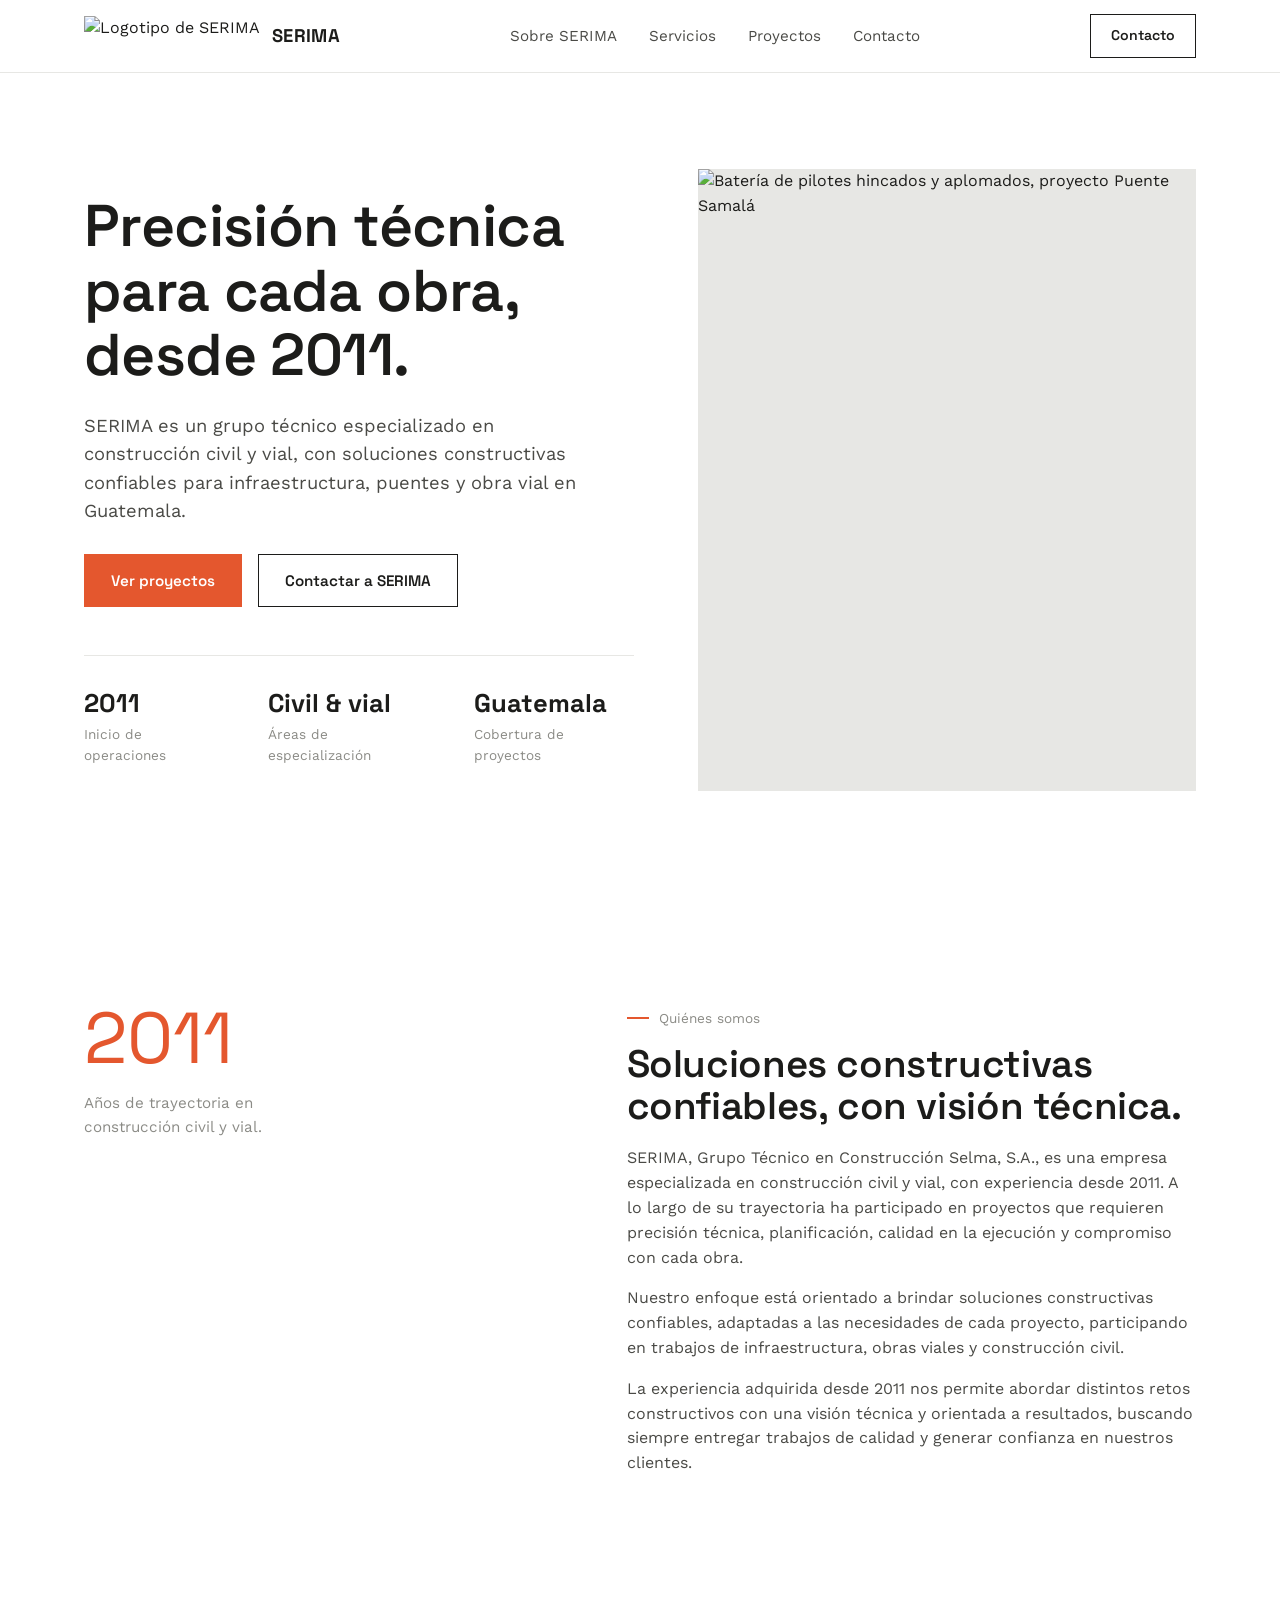
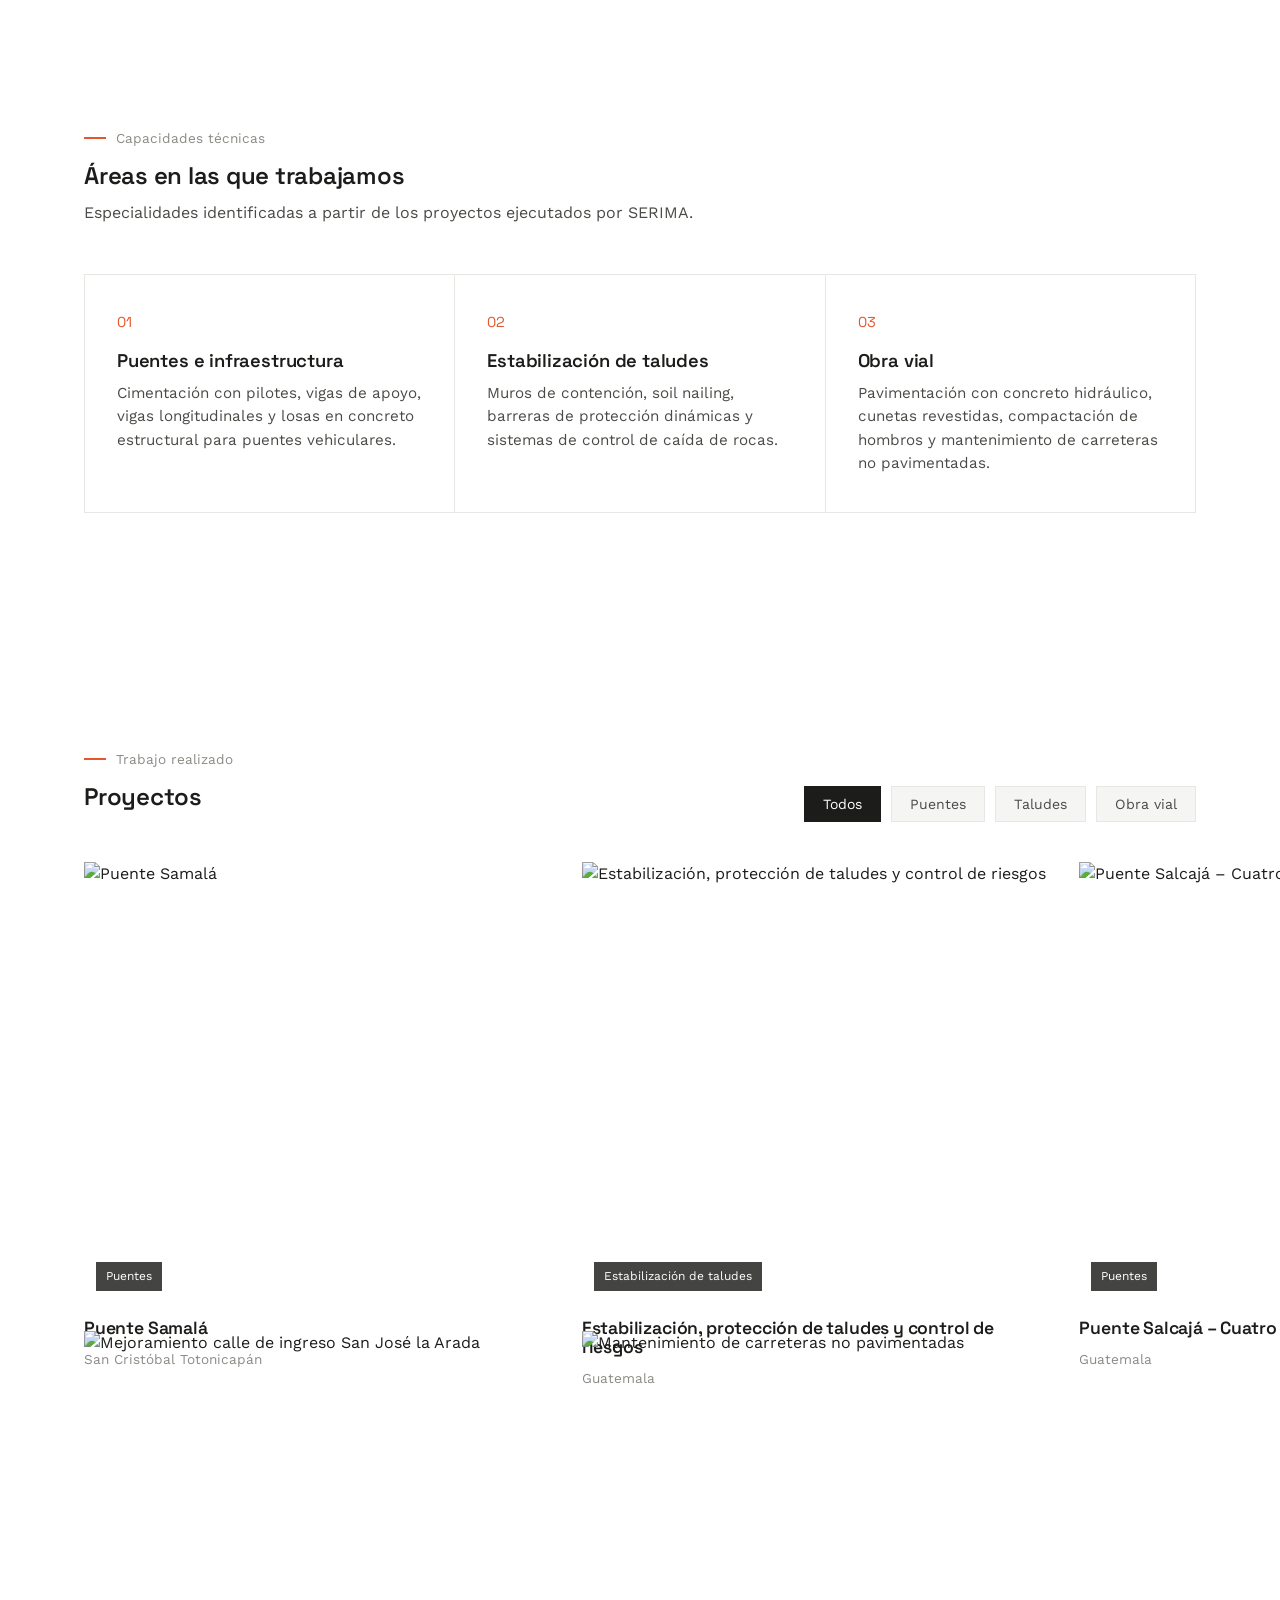
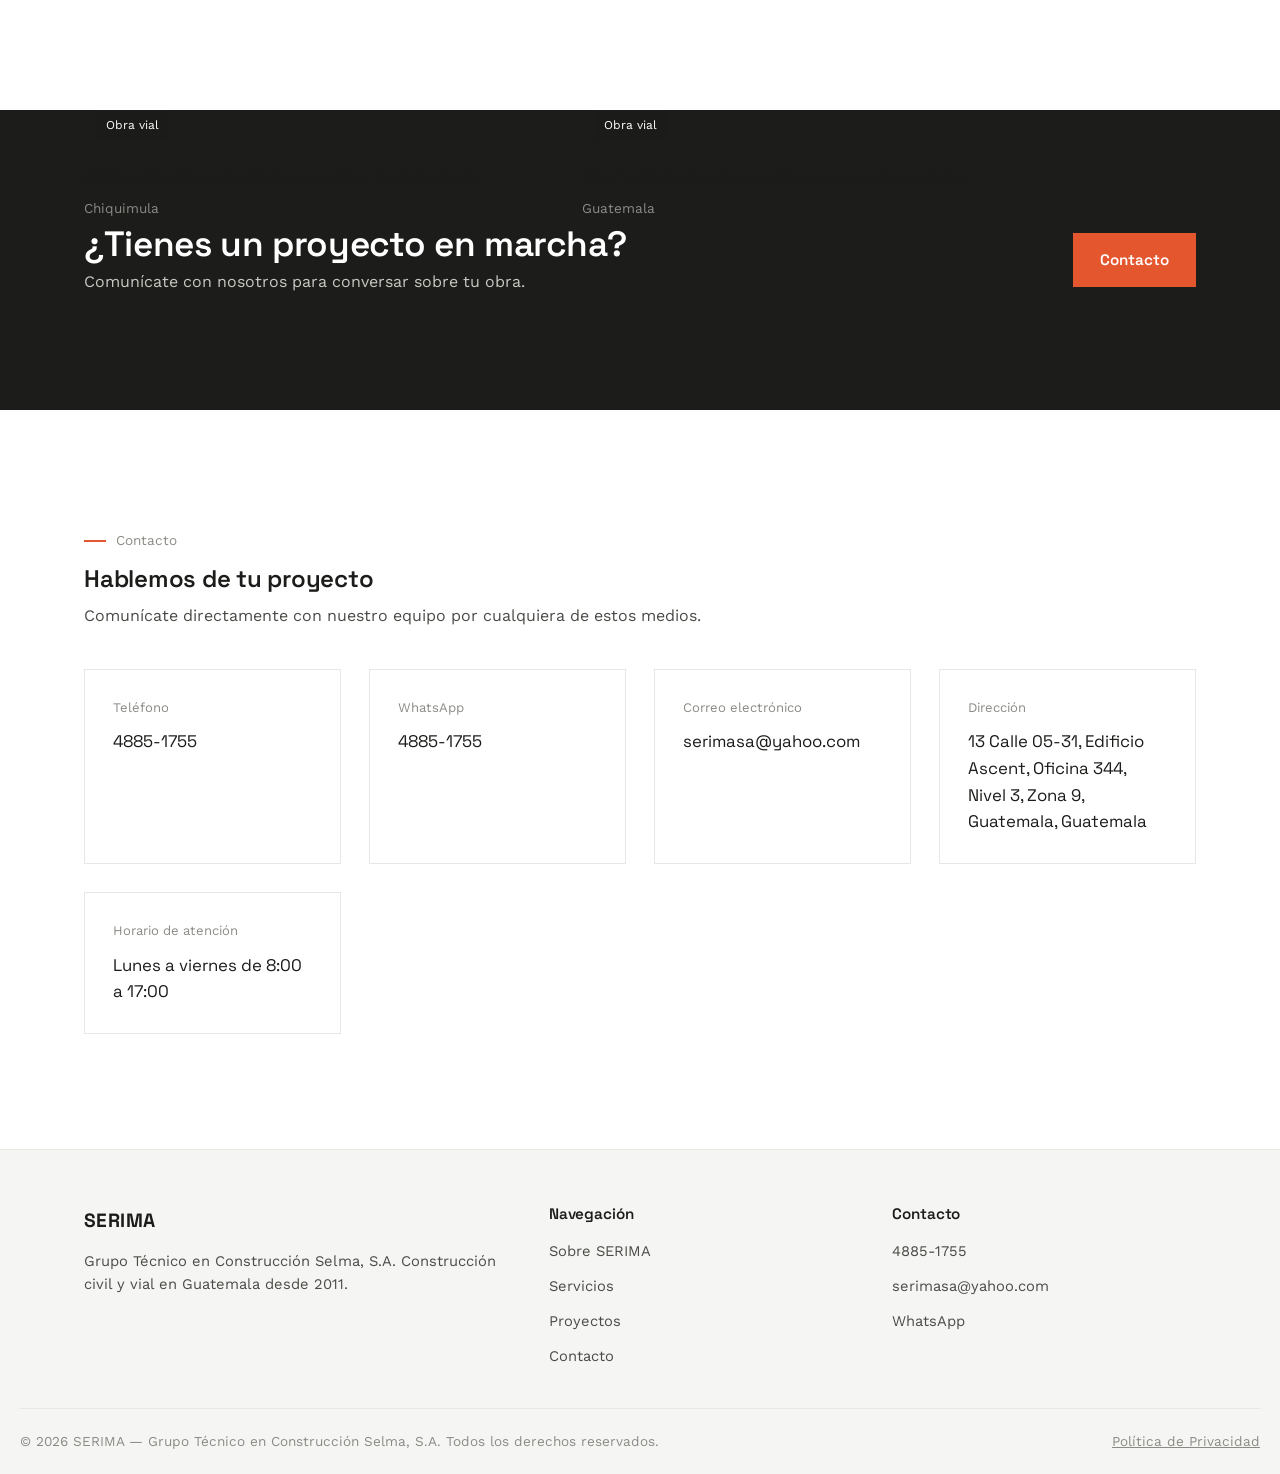
==== index.html @ 4364cc60 "Add files via upload" ====
<!DOCTYPE html>
<html lang="es-GT">
<head>
<meta charset="UTF-8">
<meta name="viewport" content="width=device-width, initial-scale=1.0">
<title>SERIMA | Grupo Técnico en Construcción</title>
<meta name="description" content="SERIMA — Grupo Técnico en Construcción Selma, S.A. Empresa especializada en construcción civil y vial con experiencia desde 2011. Puentes, estabilización de taludes y obra vial en Guatemala.">
<link rel="canonical" href="https://serimagt.com/">
<!-- Nota: serimagt.com es el dominio que planeas comprar. Si al final compras uno distinto, reemplaza esta URL (y las de abajo) por la definitiva. -->

<!-- Open Graph -->
<meta property="og:type" content="website">
<meta property="og:site_name" content="SERIMA">
<meta property="og:title" content="SERIMA | Grupo Técnico en Construcción">
<meta property="og:description" content="Empresa especializada en construcción civil y vial con experiencia desde 2011. Conoce nuestros proyectos de puentes, taludes y obra vial.">
<meta property="og:url" content="https://serimagt.com/">
<meta property="og:image" content="https://serimagt.com/recursos/LOGO%20SERIMA.jpeg">
<meta property="og:locale" content="es_GT">

<!-- Twitter / X card -->
<meta name="twitter:card" content="summary_large_image">
<meta name="twitter:title" content="SERIMA | Grupo Técnico en Construcción">
<meta name="twitter:description" content="Construcción civil y vial en Guatemala desde 2011.">
<meta name="twitter:image" content="https://serimagt.com/recursos/LOGO%20SERIMA.jpeg">

<link rel="icon" href="recursos/LOGO SERIMA.jpeg">
<link rel="stylesheet" href="styles.css">
<link rel="preconnect" href="https://fonts.googleapis.com">
<link rel="preconnect" href="https://fonts.gstatic.com" crossorigin>
<link href="https://fonts.googleapis.com/css2?family=Space+Grotesk:wght@500;600;700&family=Work+Sans:wght@400;500;600&display=swap" rel="stylesheet">

<script type="application/ld+json">
{
  "@context": "https://schema.org",
  "@type": "GeneralContractor",
  "name": "SERIMA",
  "legalName": "Grupo Técnico en Construcción Selma, S.A.",
  "foundingDate": "2011",
  "email": "serimasa@yahoo.com",
  "telephone": "+502-4885-1755",
  "address": {
    "@type": "PostalAddress",
    "streetAddress": "13 Calle 05-31, Edificio Ascent, Oficina 344, Nivel 3, Zona 9",
    "addressLocality": "Guatemala",
    "addressCountry": "GT"
  },
  "url": "https://serimagt.com/"
}
</script>
</head>
<body>
<a class="skip-link" href="#main">Saltar al contenido principal</a>

<header class="site-header" id="site-header">
  <div class="container">
    <a href="#top" class="site-logo">
      <img src="recursos/LOGO SERIMA.jpeg" alt="Logotipo de SERIMA">
      <span class="site-logo-text">SERIMA</span>
    </a>

    <nav class="main-nav" aria-label="Navegación principal">
      <ul>
        <li><a href="#sobre-serima">Sobre SERIMA</a></li>
        <li><a href="#servicios">Servicios</a></li>
        <li><a href="#proyectos">Proyectos</a></li>
        <li><a href="#contacto">Contacto</a></li>
      </ul>
    </nav>

    <div class="header-cta">
      <a href="#contacto" class="btn btn-secondary">Contacto</a>
      <button type="button" class="nav-toggle" id="nav-toggle" aria-label="Abrir menú" aria-expanded="false">
        <span></span><span></span><span></span>
      </button>
    </div>
  </div>
</header>

<main id="main">

  <!-- HERO -->
  <section class="hero" id="top">
    <div class="container">
      <div class="hero-copy">
        <h1>Precisión técnica para cada obra, desde 2011.</h1>
        <p class="lede">SERIMA es un grupo técnico especializado en construcción civil y vial, con soluciones constructivas confiables para infraestructura, puentes y obra vial en Guatemala.</p>
        <div class="hero-actions">
          <a href="#proyectos" class="btn btn-primary">Ver proyectos</a>
          <a href="#contacto" class="btn btn-secondary">Contactar a SERIMA</a>
        </div>
        <div class="hero-stats">
          <div><strong>2011</strong><span>Inicio de operaciones</span></div>
          <div><strong>Civil &amp; vial</strong><span>Áreas de especialización</span></div>
          <div><strong>Guatemala</strong><span>Cobertura de proyectos</span></div>
        </div>
      </div>
      <div class="hero-media">
        <div class="frame corner-marks">
          <img src="recursos/bateria de pilotes hincados y colocados a plomo.png" alt="Batería de pilotes hincados y aplomados, proyecto Puente Samalá" loading="eager" width="720" height="900">
        </div>
      </div>
    </div>
  </section>

  <!-- SOBRE SERIMA -->
  <section class="about" id="sobre-serima">
    <div class="container">
      <div class="about-figure">
        <span class="since">2011</span>
        <span class="since-label">Años de trayectoria en construcción civil y vial.</span>
      </div>
      <div>
        <span class="eyebrow">Quiénes somos</span>
        <h2>Soluciones constructivas confiables, con visión técnica.</h2>
        <p>SERIMA, Grupo Técnico en Construcción Selma, S.A., es una empresa especializada en construcción civil y vial, con experiencia desde 2011. A lo largo de su trayectoria ha participado en proyectos que requieren precisión técnica, planificación, calidad en la ejecución y compromiso con cada obra.</p>
        <p>Nuestro enfoque está orientado a brindar soluciones constructivas confiables, adaptadas a las necesidades de cada proyecto, participando en trabajos de infraestructura, obras viales y construcción civil.</p>
        <p>La experiencia adquirida desde 2011 nos permite abordar distintos retos constructivos con una visión técnica y orientada a resultados, buscando siempre entregar trabajos de calidad y generar confianza en nuestros clientes.</p>
      </div>
    </div>
  </section>

  <!-- SERVICIOS -->
  <section class="services" id="servicios">
    <div class="container">
      <span class="eyebrow">Capacidades técnicas</span>
      <h2>Áreas en las que trabajamos</h2>
      <p>Especialidades identificadas a partir de los proyectos ejecutados por SERIMA.</p>

      <div class="services-grid">
        <div class="service-card">
          <span class="num">01</span>
          <h3>Puentes e infraestructura</h3>
          <p>Cimentación con pilotes, vigas de apoyo, vigas longitudinales y losas en concreto estructural para puentes vehiculares.</p>
        </div>
        <div class="service-card">
          <span class="num">02</span>
          <h3>Estabilización de taludes</h3>
          <p>Muros de contención, soil nailing, barreras de protección dinámicas y sistemas de control de caída de rocas.</p>
        </div>
        <div class="service-card">
          <span class="num">03</span>
          <h3>Obra vial</h3>
          <p>Pavimentación con concreto hidráulico, cunetas revestidas, compactación de hombros y mantenimiento de carreteras no pavimentadas.</p>
        </div>
      </div>
    </div>
  </section>

  <!-- PROYECTOS -->
  <section class="projects" id="proyectos">
    <div class="container">
      <div class="projects-header">
        <div>
          <span class="eyebrow">Trabajo realizado</span>
          <h2>Proyectos</h2>
        </div>
        <div class="filter-bar" id="filter-bar" role="group" aria-label="Filtrar proyectos por categoría">
          <button type="button" class="filter-btn active" data-filter="todos">Todos</button>
          <button type="button" class="filter-btn" data-filter="puentes">Puentes</button>
          <button type="button" class="filter-btn" data-filter="taludes">Taludes</button>
          <button type="button" class="filter-btn" data-filter="vial">Obra vial</button>
        </div>
      </div>

      <div class="projects-grid" id="projects-grid">
        <!-- Las tarjetas de proyecto se generan dinámicamente desde main.js -->
      </div>
    </div>
  </section>

  <!-- CTA BAND -->
  <section class="cta-band">
    <div class="container">
      <div>
        <h2>¿Tienes un proyecto en marcha?</h2>
        <p>Comunícate con nosotros para conversar sobre tu obra.</p>
      </div>
      <a href="#contacto" class="btn btn-primary">Contacto</a>
    </div>
  </section>

  <!-- CONTACTO (informativo) -->
  <section class="contact" id="contacto">
    <div class="container">
      <span class="eyebrow">Contacto</span>
      <h2>Hablemos de tu proyecto</h2>
      <p>Comunícate directamente con nuestro equipo por cualquiera de estos medios.</p>

      <div class="contact-grid">
        <div class="contact-card">
          <span class="label">Teléfono</span>
          <a href="tel:+50248851755">4885-1755</a>
        </div>
        <div class="contact-card">
          <span class="label">WhatsApp</span>
          <a href="https://wa.me/50248851755" target="_blank" rel="noopener">4885-1755</a>
        </div>
        <div class="contact-card">
          <span class="label">Correo electrónico</span>
          <a href="mailto:serimasa@yahoo.com">serimasa@yahoo.com</a>
        </div>
        <div class="contact-card">
          <span class="label">Dirección</span>
          <span class="value">13 Calle 05-31, Edificio Ascent, Oficina 344, Nivel 3, Zona 9, Guatemala, Guatemala</span>
        </div>
        <div class="contact-card">
          <span class="label">Horario de atención</span>
          <span class="value">Lunes a viernes de 8:00 a 17:00</span>
        </div>
      </div>
    </div>
  </section>

</main>

<footer class="site-footer">
  <div class="container footer-grid">
    <div class="footer-brand">
      <span class="site-logo-text">SERIMA</span>
      <p>Grupo Técnico en Construcción Selma, S.A. Construcción civil y vial en Guatemala desde 2011.</p>
    </div>
    <div class="footer-col">
      <h4>Navegación</h4>
      <ul>
        <li><a href="#sobre-serima">Sobre SERIMA</a></li>
        <li><a href="#servicios">Servicios</a></li>
        <li><a href="#proyectos">Proyectos</a></li>
        <li><a href="#contacto">Contacto</a></li>
      </ul>
    </div>
    <div class="footer-col">
      <h4>Contacto</h4>
      <ul>
        <li><a href="tel:+50248851755">4885-1755</a></li>
        <li><a href="mailto:serimasa@yahoo.com">serimasa@yahoo.com</a></li>
        <li><a href="https://wa.me/50248851755" target="_blank" rel="noopener">WhatsApp</a></li>
      </ul>
    </div>
  </div>
  <div class="container footer-bottom">
    <span>&copy; 2026 SERIMA — Grupo Técnico en Construcción Selma, S.A. Todos los derechos reservados.</span>
    <a href="privacidad.html">Política de Privacidad</a>
  </div>
</footer>

<!-- Modal de proyecto -->
<div class="modal-overlay" id="project-modal" role="dialog" aria-modal="true" aria-hidden="true" aria-label="Detalle del proyecto">
  <div class="modal">
    <button type="button" class="modal-close" id="modal-close-btn" aria-label="Cerrar">&times;</button>
    <div id="modal-body"></div>
  </div>
</div>

<script src="main.js"></script>
</body>
</html>
---- styles.css ----
/* =========================================================
   SERIMA — Grupo Técnico en Construcción Selma, S.A.
   Hoja de estilos principal
   ========================================================= */

:root {
  /* Color */
  --c-white: #ffffff;
  --c-bone: #f5f5f3;
  --c-gray-100: #e7e7e4;
  --c-gray-300: #c9c9c4;
  --c-gray-400: #8b8b86;
  --c-gray-700: #4a4a46;
  --c-charcoal: #1c1c1a;
  --c-orange: #e4572e;
  --c-orange-dark: #b8431f;

  /* Type */
  --font-head: "Space Grotesk", "Arial Narrow", sans-serif;
  --font-body: "Work Sans", "Segoe UI", sans-serif;

  /* Layout */
  --maxw: 1240px;
  --gutter: clamp(20px, 5vw, 64px);
  --section-space: clamp(64px, 9vw, 128px);
}

* { box-sizing: border-box; }
html { scroll-behavior: smooth; }
@media (prefers-reduced-motion: reduce) {
  html { scroll-behavior: auto; }
  *, *::before, *::after { animation-duration: 0.01ms !important; animation-iteration-count: 1 !important; transition-duration: 0.01ms !important; scroll-behavior: auto !important; }
}

body {
  margin: 0;
  font-family: var(--font-body);
  color: var(--c-charcoal);
  background: var(--c-white);
  line-height: 1.55;
  -webkit-font-smoothing: antialiased;
}

h1, h2, h3, h4 {
  font-family: var(--font-head);
  font-weight: 600;
  line-height: 1.1;
  margin: 0 0 0.5em;
  letter-spacing: -0.01em;
}

p { margin: 0 0 1em; max-width: 62ch; color: var(--c-gray-700); }

a { color: inherit; }

img { max-width: 100%; display: block; }

.container {
  max-width: var(--maxw);
  margin: 0 auto;
  padding-left: var(--gutter);
  padding-right: var(--gutter);
}

section { padding-top: var(--section-space); padding-bottom: var(--section-space); }

/* Focus visibility */
a:focus-visible, button:focus-visible {
  outline: 2px solid var(--c-orange);
  outline-offset: 3px;
}

/* Skip link */
.skip-link {
  position: absolute;
  left: -9999px;
  top: 0;
  background: var(--c-charcoal);
  color: var(--c-white);
  padding: 12px 20px;
  z-index: 200;
}
.skip-link:focus { left: 0; }

/* Section label */
.eyebrow {
  display: inline-flex;
  align-items: center;
  gap: 10px;
  font-size: 0.85rem;
  color: var(--c-gray-400);
  margin-bottom: 14px;
}
.eyebrow::before {
  content: "";
  width: 22px;
  height: 2px;
  background: var(--c-orange);
  display: inline-block;
}

/* Buttons */
.btn {
  display: inline-flex;
  align-items: center;
  gap: 10px;
  padding: 14px 26px;
  font-family: var(--font-head);
  font-size: 0.95rem;
  font-weight: 600;
  text-decoration: none;
  border: 1px solid transparent;
  cursor: pointer;
  transition: background 0.2s ease, color 0.2s ease, border-color 0.2s ease;
}
.btn-primary {
  background: var(--c-orange);
  color: var(--c-white);
}
.btn-primary:hover { background: var(--c-orange-dark); }
.btn-secondary {
  background: transparent;
  color: var(--c-charcoal);
  border-color: var(--c-charcoal);
}
.btn-secondary:hover { background: var(--c-charcoal); color: var(--c-white); }

/* =========================================================
   HEADER
   ========================================================= */
.site-header {
  position: sticky;
  top: 0;
  z-index: 100;
  background: rgba(255, 255, 255, 0.92);
  backdrop-filter: saturate(180%) blur(8px);
  border-bottom: 1px solid var(--c-gray-100);
}
.site-header .container {
  display: flex;
  align-items: center;
  justify-content: space-between;
  padding-top: 14px;
  padding-bottom: 14px;
}
.site-logo {
  display: flex;
  align-items: center;
  gap: 12px;
  text-decoration: none;
  color: var(--c-charcoal);
}
.site-logo img { height: 40px; width: auto; }
.site-logo-text {
  font-family: var(--font-head);
  font-weight: 700;
  font-size: 1.15rem;
  letter-spacing: 0.02em;
}

.main-nav ul {
  display: flex;
  gap: 32px;
  list-style: none;
  margin: 0;
  padding: 0;
}
.main-nav a {
  text-decoration: none;
  font-size: 0.95rem;
  color: var(--c-gray-700);
  transition: color 0.2s ease;
}
.main-nav a:hover { color: var(--c-orange); }

.header-cta { display: flex; align-items: center; gap: 20px; }
.header-cta .btn { padding: 10px 20px; font-size: 0.88rem; }

.nav-toggle {
  display: none;
  background: none;
  border: none;
  cursor: pointer;
  padding: 6px;
}
.nav-toggle span {
  display: block;
  width: 24px;
  height: 2px;
  background: var(--c-charcoal);
  margin: 5px 0;
}

/* =========================================================
   HERO
   ========================================================= */
.hero {
  position: relative;
  padding-top: clamp(48px, 8vw, 96px);
  padding-bottom: clamp(48px, 8vw, 96px);
  overflow: hidden;
}
.hero .container {
  display: grid;
  grid-template-columns: 1.05fr 0.95fr;
  gap: clamp(32px, 5vw, 72px);
  align-items: center;
}
.hero-copy h1 {
  font-size: clamp(2.4rem, 4.6vw, 3.8rem);
  margin-bottom: 0.4em;
}
.hero-copy .lede {
  font-size: 1.15rem;
  max-width: 46ch;
}
.hero-actions {
  display: flex;
  gap: 16px;
  flex-wrap: wrap;
  margin-top: 28px;
}
.hero-stats {
  display: flex;
  gap: 40px;
  margin-top: 48px;
  padding-top: 28px;
  border-top: 1px solid var(--c-gray-100);
}
.hero-stats div { display: flex; flex-direction: column; }
.hero-stats strong {
  font-family: var(--font-head);
  font-size: 1.6rem;
  color: var(--c-charcoal);
}
.hero-stats span { font-size: 0.85rem; color: var(--c-gray-400); }

.hero-media { position: relative; }
.hero-media .frame {
  position: relative;
  aspect-ratio: 4 / 5;
  overflow: hidden;
  background: var(--c-gray-100);
}
.hero-media img { width: 100%; height: 100%; object-fit: cover; }

.corner-marks::before,
.corner-marks::after {
  content: "";
  position: absolute;
  width: 26px;
  height: 26px;
  border: 2px solid var(--c-orange);
  z-index: 2;
}
.corner-marks::before { top: -10px; left: -10px; border-right: none; border-bottom: none; }
.corner-marks::after { bottom: -10px; right: -10px; border-left: none; border-top: none; }

/* =========================================================
   ABOUT
   ========================================================= */
.about .container {
  display: grid;
  grid-template-columns: 0.9fr 1.1fr;
  gap: clamp(32px, 6vw, 80px);
}
.about-figure {
  display: flex;
  flex-direction: column;
  gap: 18px;
}
.about-figure .since {
  font-family: var(--font-head);
  font-size: 4.5rem;
  color: var(--c-orange);
  line-height: 1;
}
.about-figure .since-label {
  font-size: 0.95rem;
  color: var(--c-gray-400);
  max-width: 22ch;
}
.about h2 { font-size: clamp(1.8rem, 3vw, 2.4rem); }

/* =========================================================
   SERVICES
   ========================================================= */
.services-grid {
  display: grid;
  grid-template-columns: repeat(3, 1fr);
  gap: 1px;
  background: var(--c-gray-100);
  margin-top: 48px;
  border: 1px solid var(--c-gray-100);
}
.service-card {
  background: var(--c-white);
  padding: 36px 32px;
  transition: background 0.2s ease;
}
.service-card:hover { background: var(--c-bone); }
.service-card .num {
  font-family: var(--font-head);
  color: var(--c-orange);
  font-size: 0.9rem;
  margin-bottom: 18px;
  display: block;
}
.service-card h3 { font-size: 1.15rem; margin-bottom: 10px; }
.service-card p { font-size: 0.95rem; margin-bottom: 0; }

/* =========================================================
   PROJECTS
   ========================================================= */
.projects-header {
  display: flex;
  justify-content: space-between;
  align-items: flex-end;
  flex-wrap: wrap;
  gap: 24px;
  margin-bottom: 40px;
}
.filter-bar { display: flex; flex-wrap: wrap; gap: 10px; }
.filter-btn {
  font-family: var(--font-body);
  font-size: 0.88rem;
  padding: 9px 18px;
  background: var(--c-bone);
  border: 1px solid var(--c-gray-100);
  cursor: pointer;
  color: var(--c-gray-700);
  transition: all 0.2s ease;
}
.filter-btn:hover { border-color: var(--c-orange); color: var(--c-charcoal); }
.filter-btn.active {
  background: var(--c-charcoal);
  border-color: var(--c-charcoal);
  color: var(--c-white);
}

.projects-grid {
  display: grid;
  grid-template-columns: repeat(3, 1fr);
  gap: 28px;
}
.project-card {
  cursor: pointer;
  background: none;
  border: none;
  padding: 0;
  text-align: left;
  font: inherit;
  color: inherit;
  display: block;
  width: 100%;
}
.project-card .thumb {
  aspect-ratio: 4 / 3;
  overflow: hidden;
  background: var(--c-gray-100);
  position: relative;
}
.project-card .thumb img {
  width: 100%;
  height: 100%;
  object-fit: cover;
  transition: transform 0.4s ease;
}
.project-card:hover .thumb img { transform: scale(1.04); }
.project-card .tag {
  position: absolute;
  bottom: 12px;
  left: 12px;
  background: rgba(28, 28, 26, 0.82);
  color: var(--c-white);
  font-size: 0.75rem;
  padding: 5px 10px;
}
.project-card h3 { margin-top: 16px; font-size: 1.1rem; }
.project-card .meta { font-size: 0.85rem; color: var(--c-gray-400); }
.project-card[hidden] { display: none; }

/* Project modal */
.modal-overlay {
  position: fixed;
  inset: 0;
  background: rgba(20, 20, 18, 0.86);
  display: none;
  align-items: center;
  justify-content: center;
  z-index: 300;
  padding: 24px;
}
.modal-overlay.open { display: flex; }
.modal {
  background: var(--c-white);
  max-width: 980px;
  width: 100%;
  max-height: 90vh;
  overflow-y: auto;
  position: relative;
}
.modal-close {
  position: absolute;
  top: 16px;
  right: 16px;
  background: var(--c-white);
  border: 1px solid var(--c-gray-100);
  width: 40px;
  height: 40px;
  cursor: pointer;
  font-size: 1.2rem;
  z-index: 5;
}
.modal-gallery {
  display: grid;
  grid-template-columns: 2fr 1fr;
  gap: 2px;
  background: var(--c-gray-100);
}
.modal-gallery .main-img { aspect-ratio: 4/3; overflow: hidden; grid-row: span 2; }
.modal-gallery .sub-img { aspect-ratio: 4/3; overflow: hidden; }
.modal-gallery img { width: 100%; height: 100%; object-fit: cover; }
.modal-body { padding: clamp(24px, 4vw, 44px); }
.modal-body .eyebrow { margin-bottom: 10px; }
.modal-body h3 { font-size: 1.6rem; }
.spec-list {
  margin-top: 24px;
  border-top: 1px solid var(--c-gray-100);
  padding-top: 20px;
  display: grid;
  gap: 10px;
}
.spec-list .row {
  display: grid;
  grid-template-columns: 160px 1fr;
  gap: 16px;
  font-size: 0.92rem;
}
.spec-list .row span:first-child { color: var(--c-gray-400); }

/* =========================================================
   CTA BAND
   ========================================================= */
.cta-band { background: var(--c-charcoal); color: var(--c-white); }
.cta-band .container {
  display: flex;
  align-items: center;
  justify-content: space-between;
  flex-wrap: wrap;
  gap: 24px;
}
.cta-band h2 { color: var(--c-white); font-size: clamp(1.6rem, 3vw, 2.2rem); margin-bottom: 6px; }
.cta-band p { color: var(--c-gray-300); margin-bottom: 0; }

/* =========================================================
   CONTACT (informativo, sin formulario)
   ========================================================= */
.contact-grid {
  display: grid;
  grid-template-columns: repeat(auto-fit, minmax(220px, 1fr));
  gap: 28px;
  margin-top: 40px;
}
.contact-card {
  border: 1px solid var(--c-gray-100);
  padding: 28px;
}
.contact-card .label {
  display: block;
  font-size: 0.82rem;
  color: var(--c-gray-400);
  margin-bottom: 10px;
}
.contact-card a,
.contact-card span.value {
  font-family: var(--font-head);
  font-size: 1.05rem;
  text-decoration: none;
}
.contact-card a:hover { color: var(--c-orange); }

/* =========================================================
   FOOTER
   ========================================================= */
.site-footer {
  background: var(--c-bone);
  border-top: 1px solid var(--c-gray-100);
  padding-top: 56px;
}
.footer-grid {
  display: grid;
  grid-template-columns: 1.4fr 1fr 1fr;
  gap: 40px;
  padding-bottom: 40px;
}
.footer-brand .site-logo-text { font-size: 1.2rem; }
.footer-brand p { margin-top: 14px; font-size: 0.92rem; }
.footer-col h4 { font-size: 0.95rem; margin-bottom: 16px; }
.footer-col ul { list-style: none; margin: 0; padding: 0; display: grid; gap: 10px; }
.footer-col a { text-decoration: none; font-size: 0.92rem; color: var(--c-gray-700); }
.footer-col a:hover { color: var(--c-orange); }
.footer-bottom {
  border-top: 1px solid var(--c-gray-100);
  padding: 22px 0;
  display: flex;
  justify-content: space-between;
  flex-wrap: wrap;
  gap: 12px;
  font-size: 0.85rem;
  color: var(--c-gray-400);
}
.footer-bottom a { text-decoration: underline; }

/* =========================================================
   PRIVACY PAGE
   ========================================================= */
.legal-page main { padding-top: var(--section-space); padding-bottom: var(--section-space); }
.legal-page h1 { font-size: clamp(2rem, 4vw, 2.8rem); }
.legal-page h2 { font-size: 1.3rem; margin-top: 2em; }
.legal-page .updated { color: var(--c-gray-400); font-size: 0.9rem; }
.legal-page article { max-width: 72ch; }

/* =========================================================
   RESPONSIVE
   ========================================================= */
@media (max-width: 1024px) {
  .services-grid { grid-template-columns: repeat(2, 1fr); }
  .projects-grid { grid-template-columns: repeat(2, 1fr); }
  .about .container { grid-template-columns: 1fr; }
  .about-figure { flex-direction: row; align-items: center; gap: 24px; }
}

@media (max-width: 860px) {
  .main-nav, .header-cta .btn-secondary { display: none; }
  .nav-toggle { display: block; }
  .header-cta { gap: 0; }

  .site-header.nav-open .main-nav {
    display: block;
    position: absolute;
    top: 100%;
    left: 0;
    right: 0;
    background: var(--c-white);
    border-bottom: 1px solid var(--c-gray-100);
    padding: 20px var(--gutter) 28px;
  }
  .site-header.nav-open .main-nav ul { flex-direction: column; gap: 18px; }

  .hero .container { grid-template-columns: 1fr; }
  .hero-media { order: -1; }
  .hero-stats { gap: 28px; flex-wrap: wrap; }

  .modal-gallery { grid-template-columns: 1fr; }
  .modal-gallery .main-img { grid-row: auto; }

  .footer-grid { grid-template-columns: 1fr 1fr; }
}

@media (max-width: 560px) {
  .services-grid { grid-template-columns: 1fr; }
  .projects-grid { grid-template-columns: 1fr; }
  .footer-grid { grid-template-columns: 1fr; }
  .cta-band .container { flex-direction: column; align-items: flex-start; }
  .spec-list .row { grid-template-columns: 1fr; gap: 2px; }
}
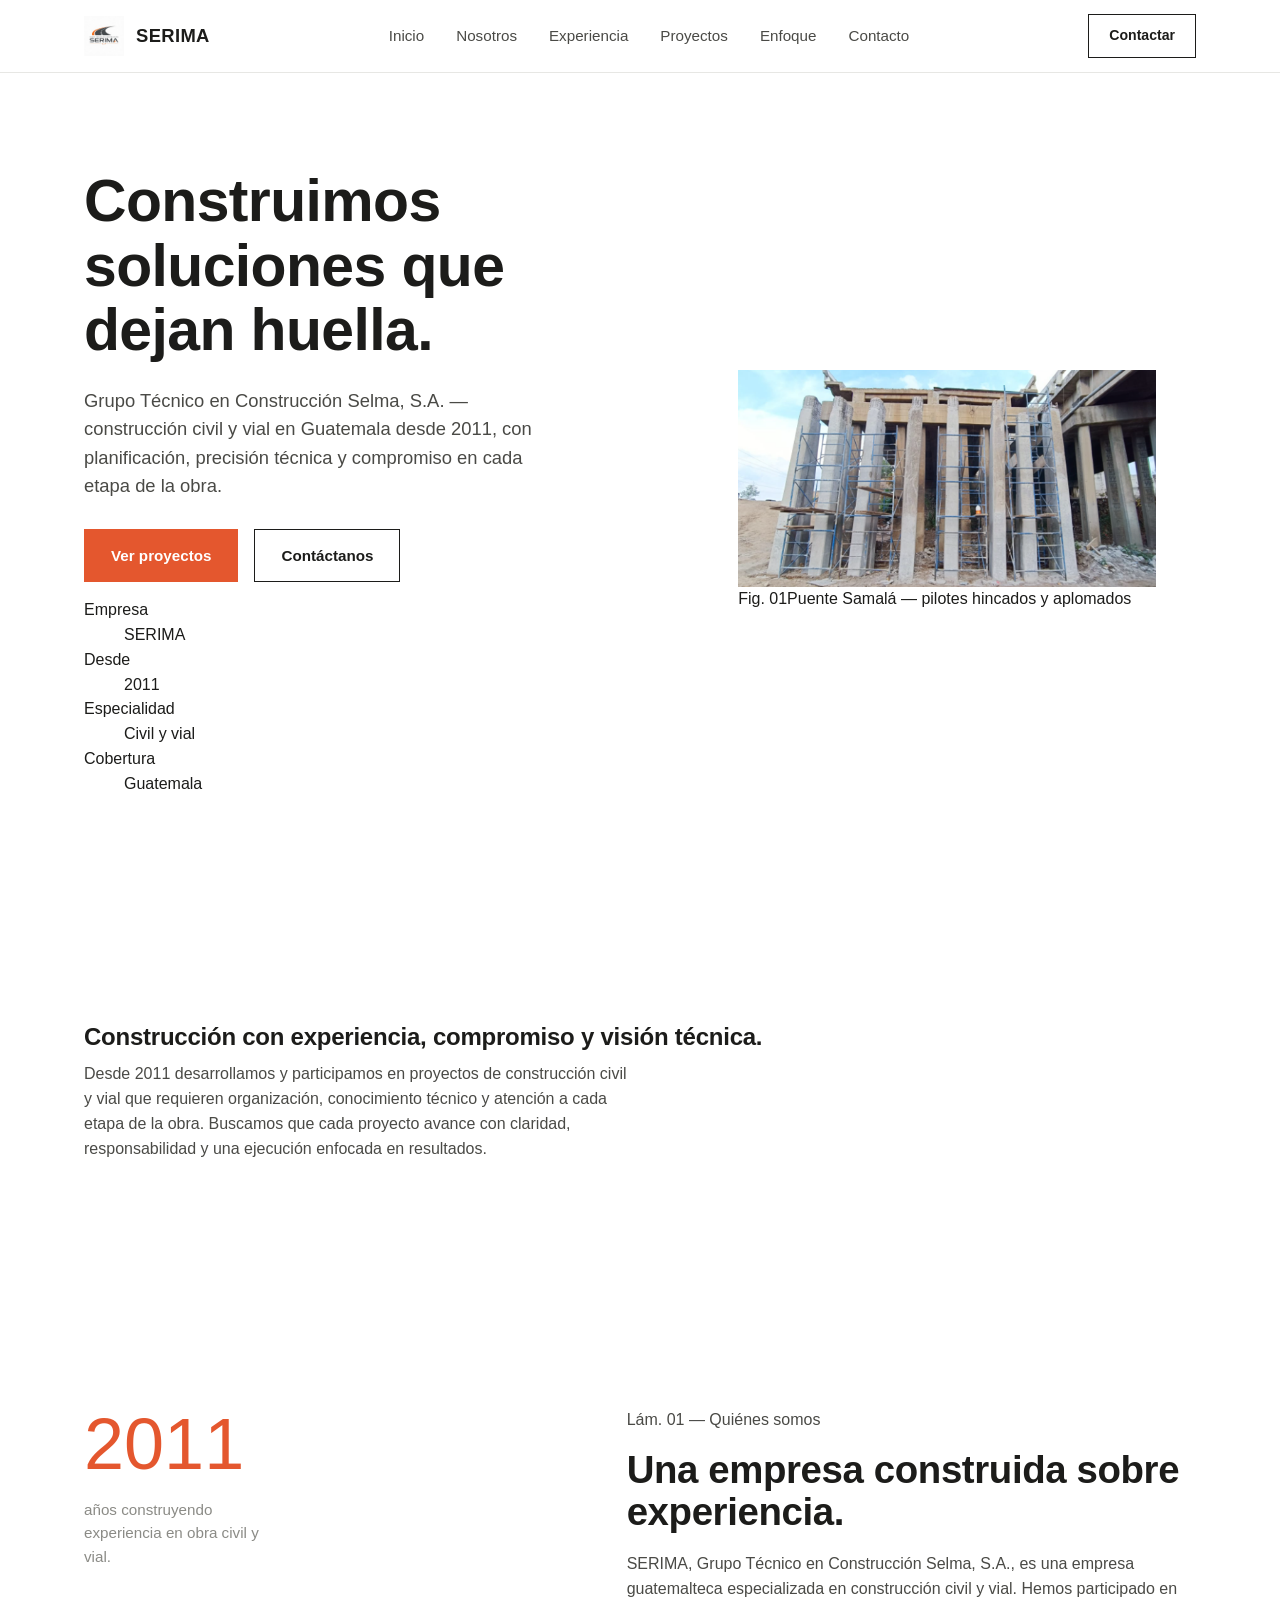
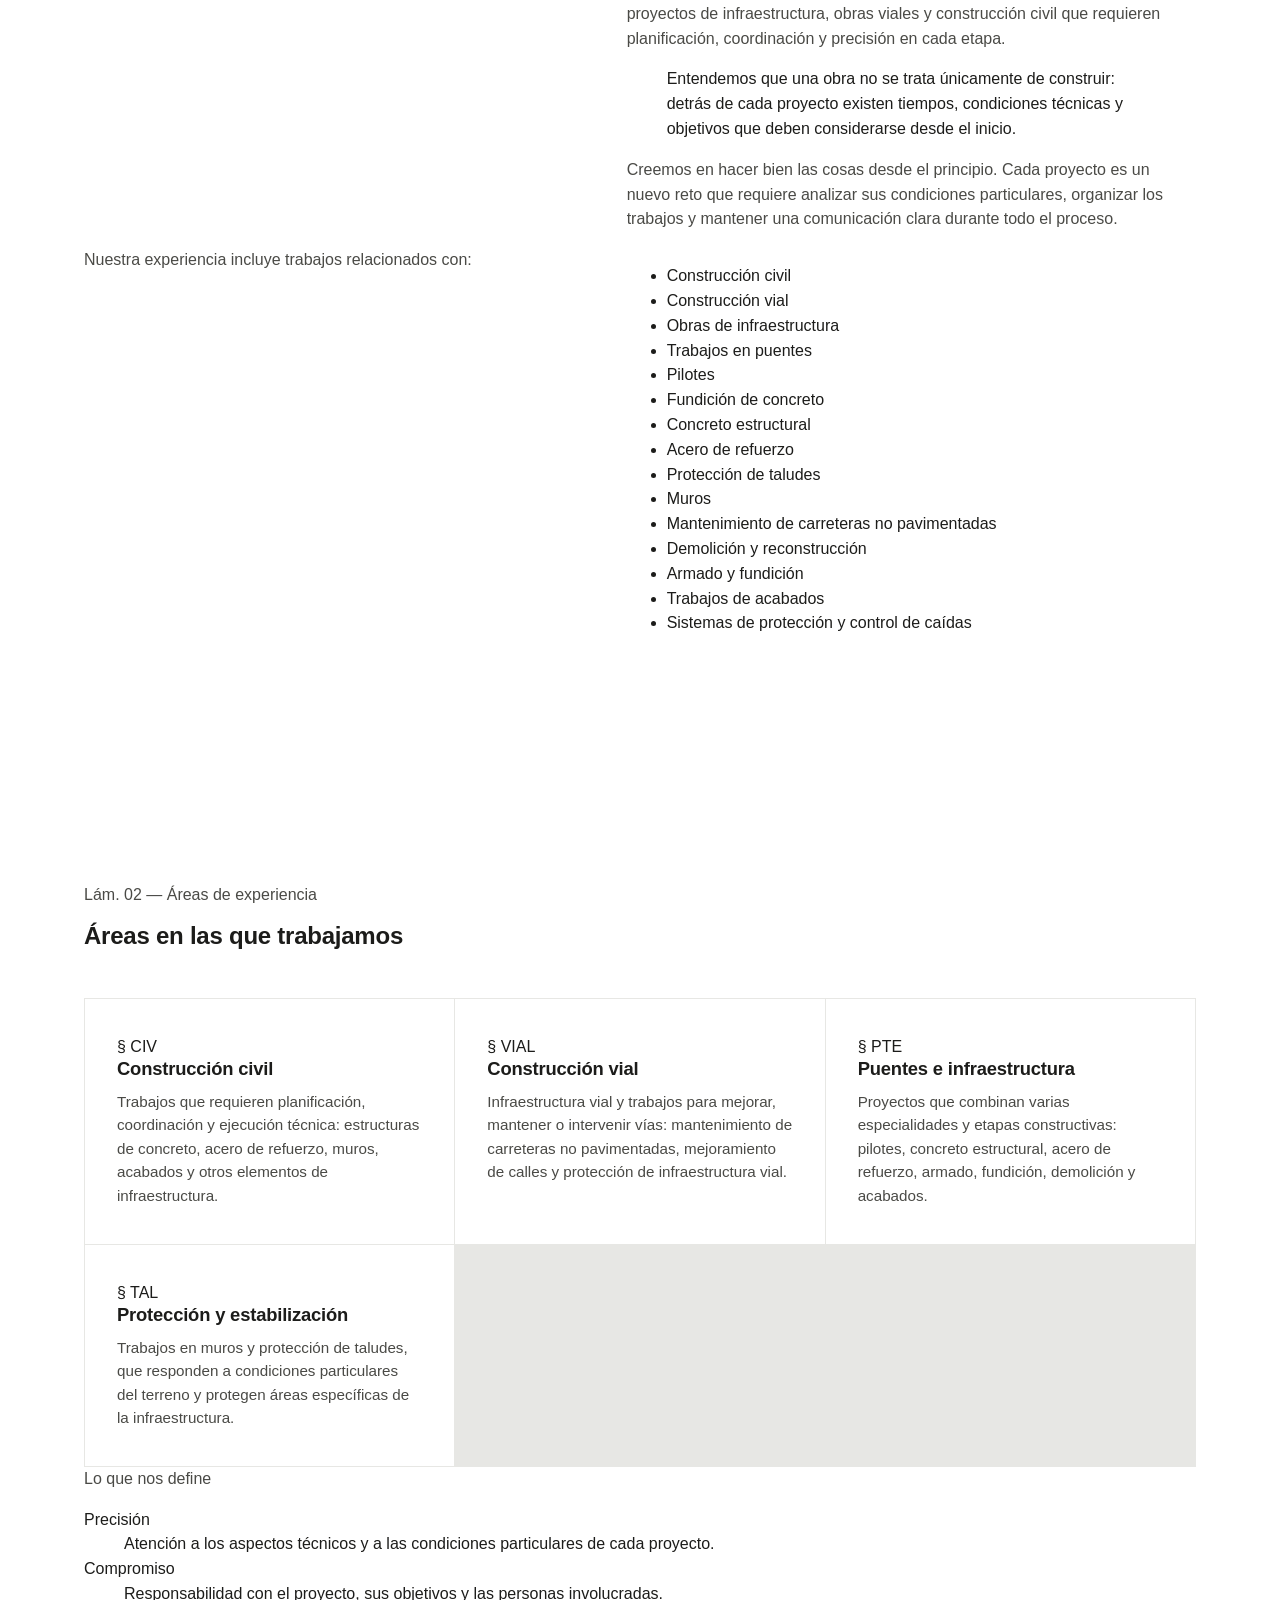
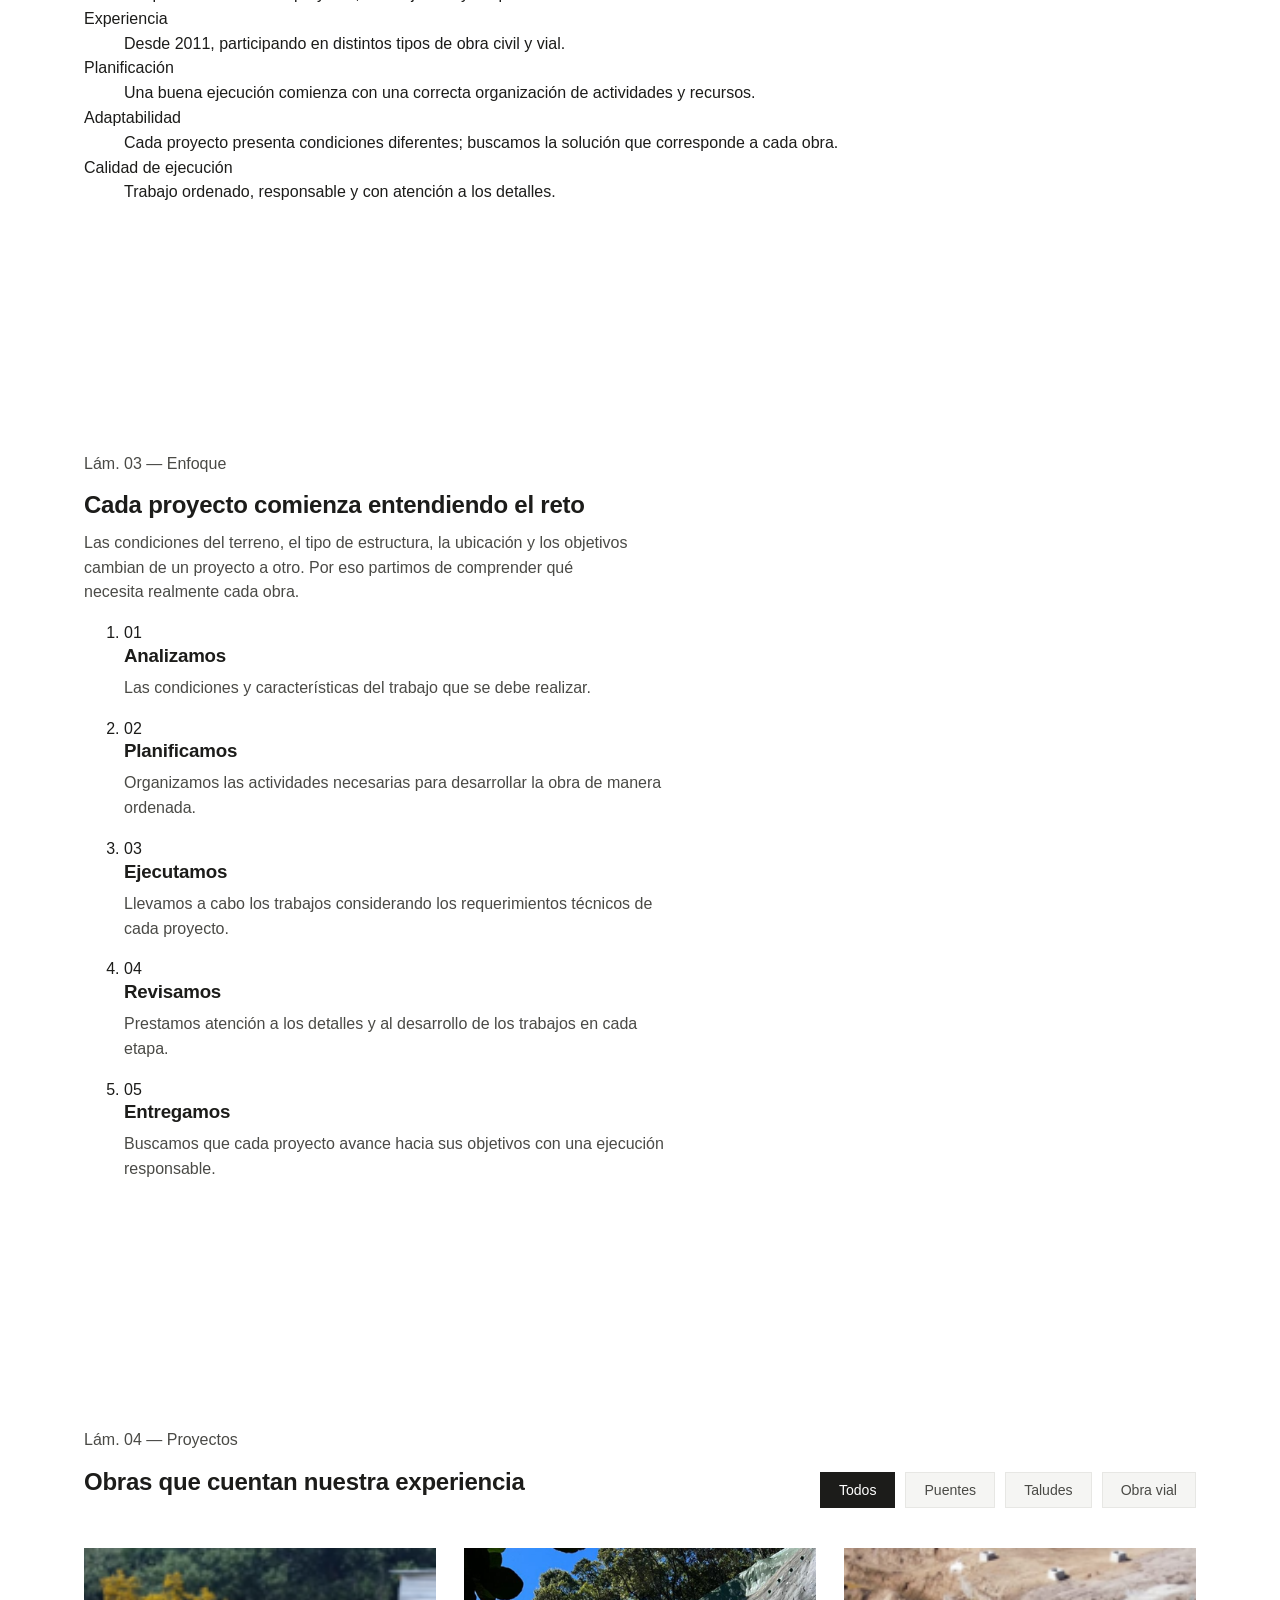
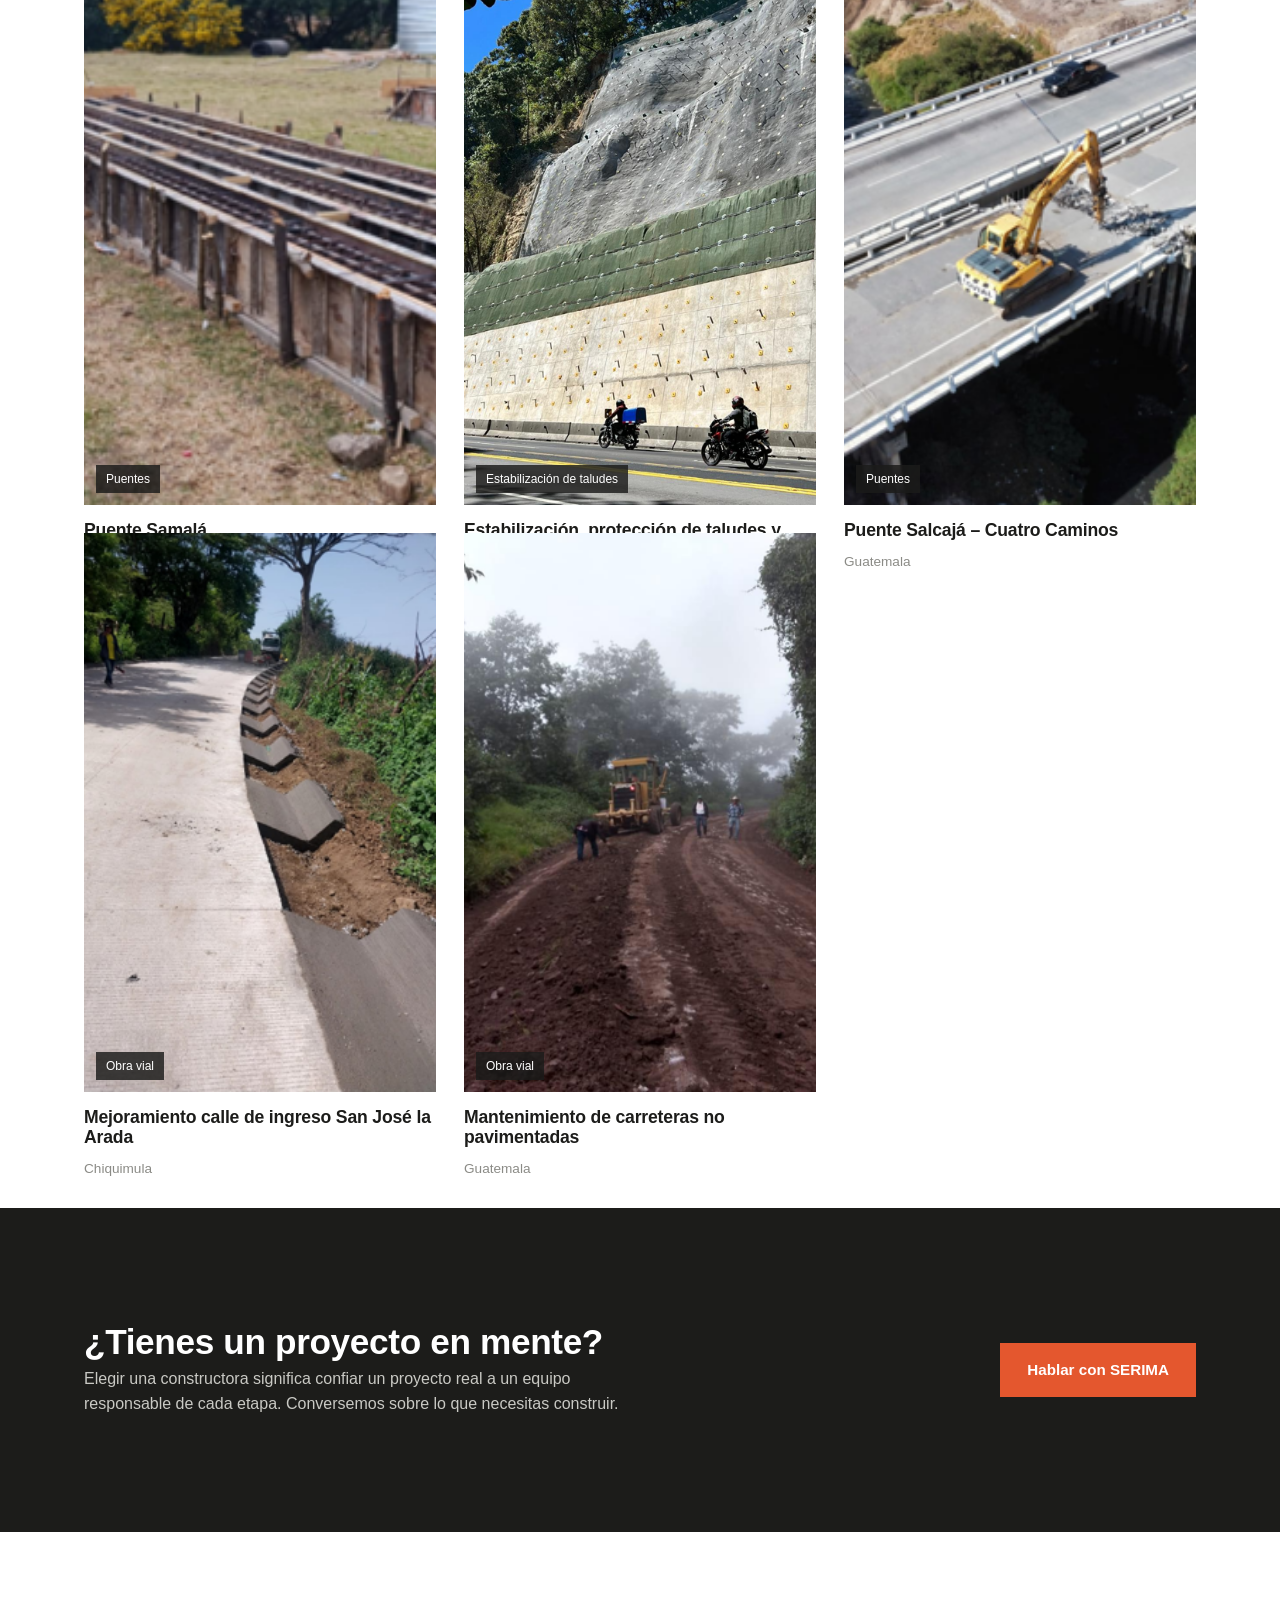
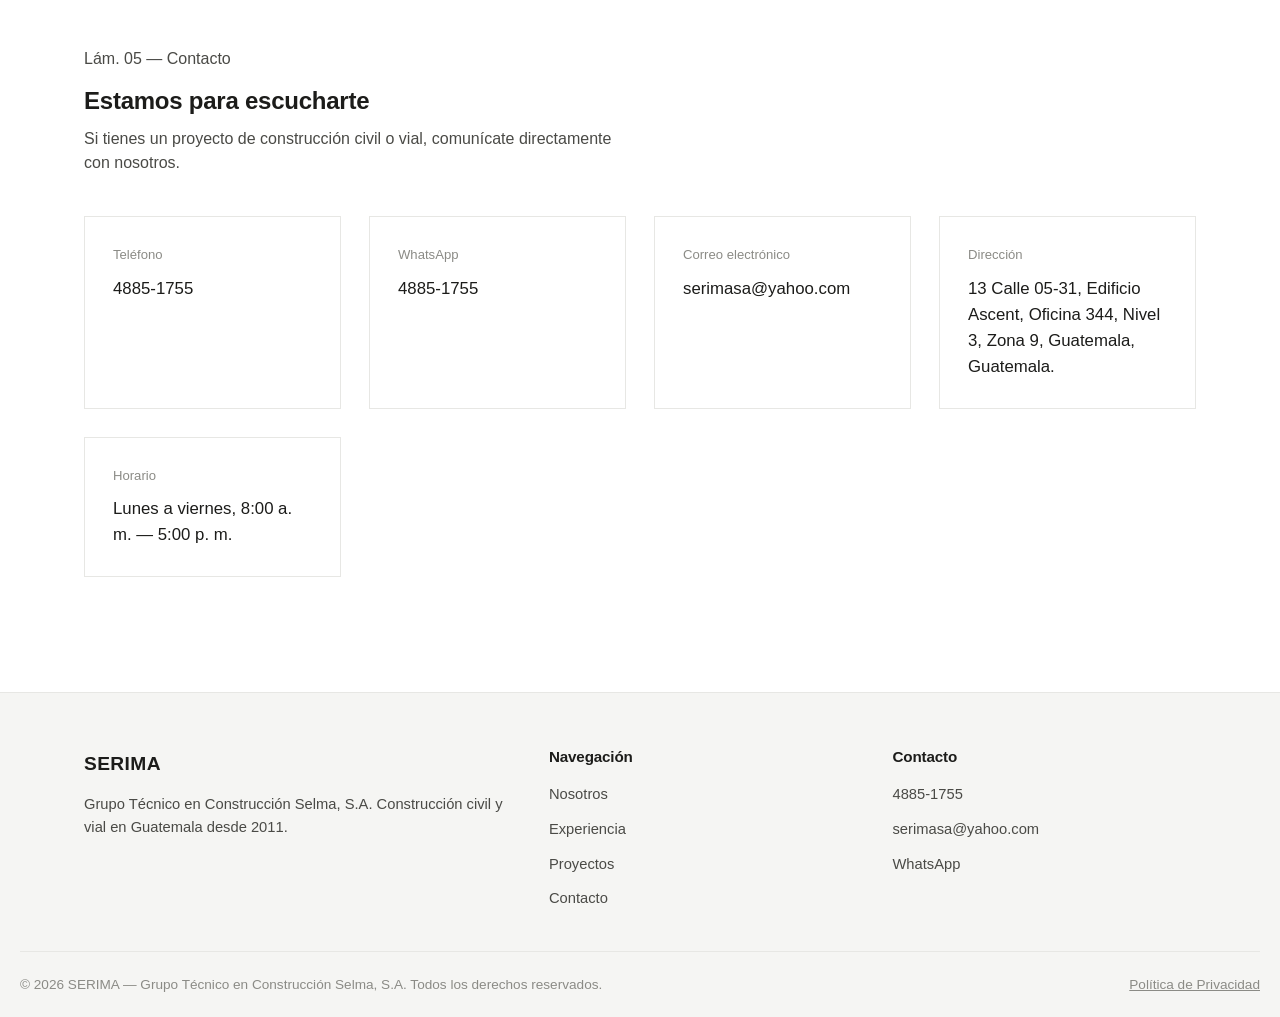
==== commit f424f1c9: "Update index.html" ====
--- a/index.html
+++ b/index.html
@@ -4,20 +4,17 @@
 <meta charset="UTF-8">
 <meta name="viewport" content="width=device-width, initial-scale=1.0">
 <title>SERIMA | Grupo Técnico en Construcción</title>
-<meta name="description" content="SERIMA — Grupo Técnico en Construcción Selma, S.A. Empresa especializada en construcción civil y vial con experiencia desde 2011. Puentes, estabilización de taludes y obra vial en Guatemala.">
+<meta name="description" content="SERIMA — Grupo Técnico en Construcción Selma, S.A. Construcción civil y vial en Guatemala desde 2011. Puentes, estabilización de taludes y obra vial.">
 <link rel="canonical" href="https://serimagt.com/">
-<!-- Nota: serimagt.com es el dominio que planeas comprar. Si al final compras uno distinto, reemplaza esta URL (y las de abajo) por la definitiva. -->
-
-<!-- Open Graph -->
+
 <meta property="og:type" content="website">
 <meta property="og:site_name" content="SERIMA">
 <meta property="og:title" content="SERIMA | Grupo Técnico en Construcción">
-<meta property="og:description" content="Empresa especializada en construcción civil y vial con experiencia desde 2011. Conoce nuestros proyectos de puentes, taludes y obra vial.">
+<meta property="og:description" content="Construcción civil y vial en Guatemala desde 2011. Conoce nuestros proyectos de puentes, taludes y obra vial.">
 <meta property="og:url" content="https://serimagt.com/">
 <meta property="og:image" content="https://serimagt.com/recursos/LOGO%20SERIMA.jpeg">
 <meta property="og:locale" content="es_GT">
 
-<!-- Twitter / X card -->
 <meta name="twitter:card" content="summary_large_image">
 <meta name="twitter:title" content="SERIMA | Grupo Técnico en Construcción">
 <meta name="twitter:description" content="Construcción civil y vial en Guatemala desde 2011.">
@@ -27,7 +24,7 @@
 <link rel="stylesheet" href="styles.css">
 <link rel="preconnect" href="https://fonts.googleapis.com">
 <link rel="preconnect" href="https://fonts.gstatic.com" crossorigin>
-<link href="https://fonts.googleapis.com/css2?family=Space+Grotesk:wght@500;600;700&family=Work+Sans:wght@400;500;600&display=swap" rel="stylesheet">
+<link href="https://fonts.googleapis.com/css2?family=Barlow+Condensed:wght@500;600;700&family=IBM+Plex+Sans:wght@400;500;600&family=IBM+Plex+Mono:wght@500&display=swap" rel="stylesheet">
 
 <script type="application/ld+json">
 {
@@ -58,18 +55,20 @@
       <span class="site-logo-text">SERIMA</span>
     </a>
 
-    <nav class="main-nav" aria-label="Navegación principal">
+    <nav class="main-nav" id="main-nav" aria-label="Navegación principal">
       <ul>
-        <li><a href="#sobre-serima">Sobre SERIMA</a></li>
-        <li><a href="#servicios">Servicios</a></li>
+        <li><a href="#top">Inicio</a></li>
+        <li><a href="#nosotros">Nosotros</a></li>
+        <li><a href="#experiencia">Experiencia</a></li>
         <li><a href="#proyectos">Proyectos</a></li>
+        <li><a href="#enfoque">Enfoque</a></li>
         <li><a href="#contacto">Contacto</a></li>
       </ul>
     </nav>
 
     <div class="header-cta">
-      <a href="#contacto" class="btn btn-secondary">Contacto</a>
-      <button type="button" class="nav-toggle" id="nav-toggle" aria-label="Abrir menú" aria-expanded="false">
+      <a href="#contacto" class="btn btn-secondary">Contactar</a>
+      <button type="button" class="nav-toggle" id="nav-toggle" aria-label="Abrir menú" aria-expanded="false" aria-controls="main-nav">
         <span></span><span></span><span></span>
       </button>
     </div>
@@ -80,69 +79,136 @@
 
   <!-- HERO -->
   <section class="hero" id="top">
-    <div class="container">
+    <div class="container hero-grid">
       <div class="hero-copy">
-        <h1>Precisión técnica para cada obra, desde 2011.</h1>
-        <p class="lede">SERIMA es un grupo técnico especializado en construcción civil y vial, con soluciones constructivas confiables para infraestructura, puentes y obra vial en Guatemala.</p>
+        <h1>Construimos soluciones que dejan huella.</h1>
+        <p class="lede">Grupo Técnico en Construcción Selma, S.A. — construcción civil y vial en Guatemala desde 2011, con planificación, precisión técnica y compromiso en cada etapa de la obra.</p>
         <div class="hero-actions">
           <a href="#proyectos" class="btn btn-primary">Ver proyectos</a>
-          <a href="#contacto" class="btn btn-secondary">Contactar a SERIMA</a>
-        </div>
-        <div class="hero-stats">
-          <div><strong>2011</strong><span>Inicio de operaciones</span></div>
-          <div><strong>Civil &amp; vial</strong><span>Áreas de especialización</span></div>
-          <div><strong>Guatemala</strong><span>Cobertura de proyectos</span></div>
-        </div>
-      </div>
-      <div class="hero-media">
-        <div class="frame corner-marks">
-          <img src="recursos/bateria de pilotes hincados y colocados a plomo.png" alt="Batería de pilotes hincados y aplomados, proyecto Puente Samalá" loading="eager" width="720" height="900">
-        </div>
-      </div>
-    </div>
-  </section>
-
-  <!-- SOBRE SERIMA -->
-  <section class="about" id="sobre-serima">
-    <div class="container">
+          <a href="#contacto" class="btn btn-secondary">Contáctanos</a>
+        </div>
+
+        <dl class="title-block">
+          <div><dt>Empresa</dt><dd>SERIMA</dd></div>
+          <div><dt>Desde</dt><dd>2011</dd></div>
+          <div><dt>Especialidad</dt><dd>Civil y vial</dd></div>
+          <div><dt>Cobertura</dt><dd>Guatemala</dd></div>
+        </dl>
+      </div>
+
+      <figure class="hero-media">
+        <span class="crop crop-tl" aria-hidden="true"></span>
+        <span class="crop crop-br" aria-hidden="true"></span>
+        <img src="recursos/bateria de pilotes hincados y colocados a plomo.png" alt="Batería de pilotes hincados y aplomados, proyecto Puente Samalá" loading="eager">
+        <figcaption><span>Fig. 01</span>Puente Samalá — pilotes hincados y aplomados</figcaption>
+      </figure>
+    </div>
+  </section>
+
+  <!-- FRASE DESTACADA -->
+  <section class="statement">
+    <div class="container statement-grid">
+      <h2>Construcción con experiencia, compromiso y visión técnica.</h2>
+      <p>Desde 2011 desarrollamos y participamos en proyectos de construcción civil y vial que requieren organización, conocimiento técnico y atención a cada etapa de la obra. Buscamos que cada proyecto avance con claridad, responsabilidad y una ejecución enfocada en resultados.</p>
+    </div>
+  </section>
+
+  <!-- NOSOTROS -->
+  <section class="about" id="nosotros">
+    <div class="container about-grid">
       <div class="about-figure">
         <span class="since">2011</span>
-        <span class="since-label">Años de trayectoria en construcción civil y vial.</span>
-      </div>
-      <div>
-        <span class="eyebrow">Quiénes somos</span>
-        <h2>Soluciones constructivas confiables, con visión técnica.</h2>
-        <p>SERIMA, Grupo Técnico en Construcción Selma, S.A., es una empresa especializada en construcción civil y vial, con experiencia desde 2011. A lo largo de su trayectoria ha participado en proyectos que requieren precisión técnica, planificación, calidad en la ejecución y compromiso con cada obra.</p>
-        <p>Nuestro enfoque está orientado a brindar soluciones constructivas confiables, adaptadas a las necesidades de cada proyecto, participando en trabajos de infraestructura, obras viales y construcción civil.</p>
-        <p>La experiencia adquirida desde 2011 nos permite abordar distintos retos constructivos con una visión técnica y orientada a resultados, buscando siempre entregar trabajos de calidad y generar confianza en nuestros clientes.</p>
-      </div>
-    </div>
-  </section>
-
-  <!-- SERVICIOS -->
-  <section class="services" id="servicios">
-    <div class="container">
-      <span class="eyebrow">Capacidades técnicas</span>
+        <span class="since-label">años construyendo experiencia en obra civil y vial.</span>
+      </div>
+
+      <div class="about-copy">
+        <p class="sheet-tag">Lám. 01 — Quiénes somos</p>
+        <h2>Una empresa construida sobre experiencia.</h2>
+        <p>SERIMA, Grupo Técnico en Construcción Selma, S.A., es una empresa guatemalteca especializada en construcción civil y vial. Hemos participado en proyectos de infraestructura, obras viales y construcción civil que requieren planificación, coordinación y precisión en cada etapa.</p>
+        <blockquote>Entendemos que una obra no se trata únicamente de construir: detrás de cada proyecto existen tiempos, condiciones técnicas y objetivos que deben considerarse desde el inicio.</blockquote>
+        <p>Creemos en hacer bien las cosas desde el principio. Cada proyecto es un nuevo reto que requiere analizar sus condiciones particulares, organizar los trabajos y mantener una comunicación clara durante todo el proceso.</p>
+      </div>
+    </div>
+
+    <div class="container">
+      <p class="chips-label">Nuestra experiencia incluye trabajos relacionados con:</p>
+      <ul class="chip-list">
+        <li>Construcción civil</li>
+        <li>Construcción vial</li>
+        <li>Obras de infraestructura</li>
+        <li>Trabajos en puentes</li>
+        <li>Pilotes</li>
+        <li>Fundición de concreto</li>
+        <li>Concreto estructural</li>
+        <li>Acero de refuerzo</li>
+        <li>Protección de taludes</li>
+        <li>Muros</li>
+        <li>Mantenimiento de carreteras no pavimentadas</li>
+        <li>Demolición y reconstrucción</li>
+        <li>Armado y fundición</li>
+        <li>Trabajos de acabados</li>
+        <li>Sistemas de protección y control de caídas</li>
+      </ul>
+    </div>
+  </section>
+
+  <!-- ÁREAS DE EXPERIENCIA -->
+  <section class="services" id="experiencia">
+    <div class="container">
+      <p class="sheet-tag">Lám. 02 — Áreas de experiencia</p>
       <h2>Áreas en las que trabajamos</h2>
-      <p>Especialidades identificadas a partir de los proyectos ejecutados por SERIMA.</p>
 
       <div class="services-grid">
         <div class="service-card">
-          <span class="num">01</span>
+          <span class="code">§ CIV</span>
+          <h3>Construcción civil</h3>
+          <p>Trabajos que requieren planificación, coordinación y ejecución técnica: estructuras de concreto, acero de refuerzo, muros, acabados y otros elementos de infraestructura.</p>
+        </div>
+        <div class="service-card">
+          <span class="code">§ VIAL</span>
+          <h3>Construcción vial</h3>
+          <p>Infraestructura vial y trabajos para mejorar, mantener o intervenir vías: mantenimiento de carreteras no pavimentadas, mejoramiento de calles y protección de infraestructura vial.</p>
+        </div>
+        <div class="service-card">
+          <span class="code">§ PTE</span>
           <h3>Puentes e infraestructura</h3>
-          <p>Cimentación con pilotes, vigas de apoyo, vigas longitudinales y losas en concreto estructural para puentes vehiculares.</p>
+          <p>Proyectos que combinan varias especialidades y etapas constructivas: pilotes, concreto estructural, acero de refuerzo, armado, fundición, demolición y acabados.</p>
         </div>
         <div class="service-card">
-          <span class="num">02</span>
-          <h3>Estabilización de taludes</h3>
-          <p>Muros de contención, soil nailing, barreras de protección dinámicas y sistemas de control de caída de rocas.</p>
-        </div>
-        <div class="service-card">
-          <span class="num">03</span>
-          <h3>Obra vial</h3>
-          <p>Pavimentación con concreto hidráulico, cunetas revestidas, compactación de hombros y mantenimiento de carreteras no pavimentadas.</p>
-        </div>
-      </div>
+          <span class="code">§ TAL</span>
+          <h3>Protección y estabilización</h3>
+          <p>Trabajos en muros y protección de taludes, que responden a condiciones particulares del terreno y protegen áreas específicas de la infraestructura.</p>
+        </div>
+      </div>
+    </div>
+
+    <div class="container traits-block">
+      <p class="sheet-tag">Lo que nos define</p>
+      <dl class="traits-list">
+        <div><dt>Precisión</dt><dd>Atención a los aspectos técnicos y a las condiciones particulares de cada proyecto.</dd></div>
+        <div><dt>Compromiso</dt><dd>Responsabilidad con el proyecto, sus objetivos y las personas involucradas.</dd></div>
+        <div><dt>Experiencia</dt><dd>Desde 2011, participando en distintos tipos de obra civil y vial.</dd></div>
+        <div><dt>Planificación</dt><dd>Una buena ejecución comienza con una correcta organización de actividades y recursos.</dd></div>
+        <div><dt>Adaptabilidad</dt><dd>Cada proyecto presenta condiciones diferentes; buscamos la solución que corresponde a cada obra.</dd></div>
+        <div><dt>Calidad de ejecución</dt><dd>Trabajo ordenado, responsable y con atención a los detalles.</dd></div>
+      </dl>
+    </div>
+  </section>
+
+  <!-- ENFOQUE -->
+  <section class="approach" id="enfoque">
+    <div class="container">
+      <p class="sheet-tag">Lám. 03 — Enfoque</p>
+      <h2>Cada proyecto comienza entendiendo el reto</h2>
+      <p class="approach-lede">Las condiciones del terreno, el tipo de estructura, la ubicación y los objetivos cambian de un proyecto a otro. Por eso partimos de comprender qué necesita realmente cada obra.</p>
+
+      <ol class="process-rail">
+        <li><span class="step-index">01</span><h3>Analizamos</h3><p>Las condiciones y características del trabajo que se debe realizar.</p></li>
+        <li><span class="step-index">02</span><h3>Planificamos</h3><p>Organizamos las actividades necesarias para desarrollar la obra de manera ordenada.</p></li>
+        <li><span class="step-index">03</span><h3>Ejecutamos</h3><p>Llevamos a cabo los trabajos considerando los requerimientos técnicos de cada proyecto.</p></li>
+        <li><span class="step-index">04</span><h3>Revisamos</h3><p>Prestamos atención a los detalles y al desarrollo de los trabajos en cada etapa.</p></li>
+        <li><span class="step-index">05</span><h3>Entregamos</h3><p>Buscamos que cada proyecto avance hacia sus objetivos con una ejecución responsable.</p></li>
+      </ol>
     </div>
   </section>
 
@@ -151,8 +217,8 @@
     <div class="container">
       <div class="projects-header">
         <div>
-          <span class="eyebrow">Trabajo realizado</span>
-          <h2>Proyectos</h2>
+          <p class="sheet-tag">Lám. 04 — Proyectos</p>
+          <h2>Obras que cuentan nuestra experiencia</h2>
         </div>
         <div class="filter-bar" id="filter-bar" role="group" aria-label="Filtrar proyectos por categoría">
           <button type="button" class="filter-btn active" data-filter="todos">Todos</button>
@@ -163,28 +229,28 @@
       </div>
 
       <div class="projects-grid" id="projects-grid">
-        <!-- Las tarjetas de proyecto se generan dinámicamente desde main.js -->
+        <!-- Tarjetas generadas dinámicamente por main.js -->
       </div>
     </div>
   </section>
 
   <!-- CTA BAND -->
   <section class="cta-band">
-    <div class="container">
+    <div class="container cta-band-grid">
       <div>
-        <h2>¿Tienes un proyecto en marcha?</h2>
-        <p>Comunícate con nosotros para conversar sobre tu obra.</p>
-      </div>
-      <a href="#contacto" class="btn btn-primary">Contacto</a>
-    </div>
-  </section>
-
-  <!-- CONTACTO (informativo) -->
+        <h2>¿Tienes un proyecto en mente?</h2>
+        <p>Elegir una constructora significa confiar un proyecto real a un equipo responsable de cada etapa. Conversemos sobre lo que necesitas construir.</p>
+      </div>
+      <a href="#contacto" class="btn btn-primary">Hablar con SERIMA</a>
+    </div>
+  </section>
+
+  <!-- CONTACTO -->
   <section class="contact" id="contacto">
     <div class="container">
-      <span class="eyebrow">Contacto</span>
-      <h2>Hablemos de tu proyecto</h2>
-      <p>Comunícate directamente con nuestro equipo por cualquiera de estos medios.</p>
+      <p class="sheet-tag">Lám. 05 — Contacto</p>
+      <h2>Estamos para escucharte</h2>
+      <p class="contact-lede">Si tienes un proyecto de construcción civil o vial, comunícate directamente con nosotros.</p>
 
       <div class="contact-grid">
         <div class="contact-card">
@@ -199,13 +265,13 @@
           <span class="label">Correo electrónico</span>
           <a href="mailto:serimasa@yahoo.com">serimasa@yahoo.com</a>
         </div>
+        <div class="contact-card contact-card-wide">
+          <span class="label">Dirección</span>
+          <span class="value">13 Calle 05-31, Edificio Ascent, Oficina 344, Nivel 3, Zona 9, Guatemala, Guatemala.</span>
+        </div>
         <div class="contact-card">
-          <span class="label">Dirección</span>
-          <span class="value">13 Calle 05-31, Edificio Ascent, Oficina 344, Nivel 3, Zona 9, Guatemala, Guatemala</span>
-        </div>
-        <div class="contact-card">
-          <span class="label">Horario de atención</span>
-          <span class="value">Lunes a viernes de 8:00 a 17:00</span>
+          <span class="label">Horario</span>
+          <span class="value">Lunes a viernes, 8:00 a. m. — 5:00 p. m.</span>
         </div>
       </div>
     </div>
@@ -222,8 +288,8 @@
     <div class="footer-col">
       <h4>Navegación</h4>
       <ul>
-        <li><a href="#sobre-serima">Sobre SERIMA</a></li>
-        <li><a href="#servicios">Servicios</a></li>
+        <li><a href="#nosotros">Nosotros</a></li>
+        <li><a href="#experiencia">Experiencia</a></li>
         <li><a href="#proyectos">Proyectos</a></li>
         <li><a href="#contacto">Contacto</a></li>
       </ul>
@@ -238,7 +304,7 @@
     </div>
   </div>
   <div class="container footer-bottom">
-    <span>&copy; 2026 SERIMA — Grupo Técnico en Construcción Selma, S.A. Todos los derechos reservados.</span>
+    <span>&copy; <span id="footer-year">2026</span> SERIMA — Grupo Técnico en Construcción Selma, S.A. Todos los derechos reservados.</span>
     <a href="privacidad.html">Política de Privacidad</a>
   </div>
 </footer>
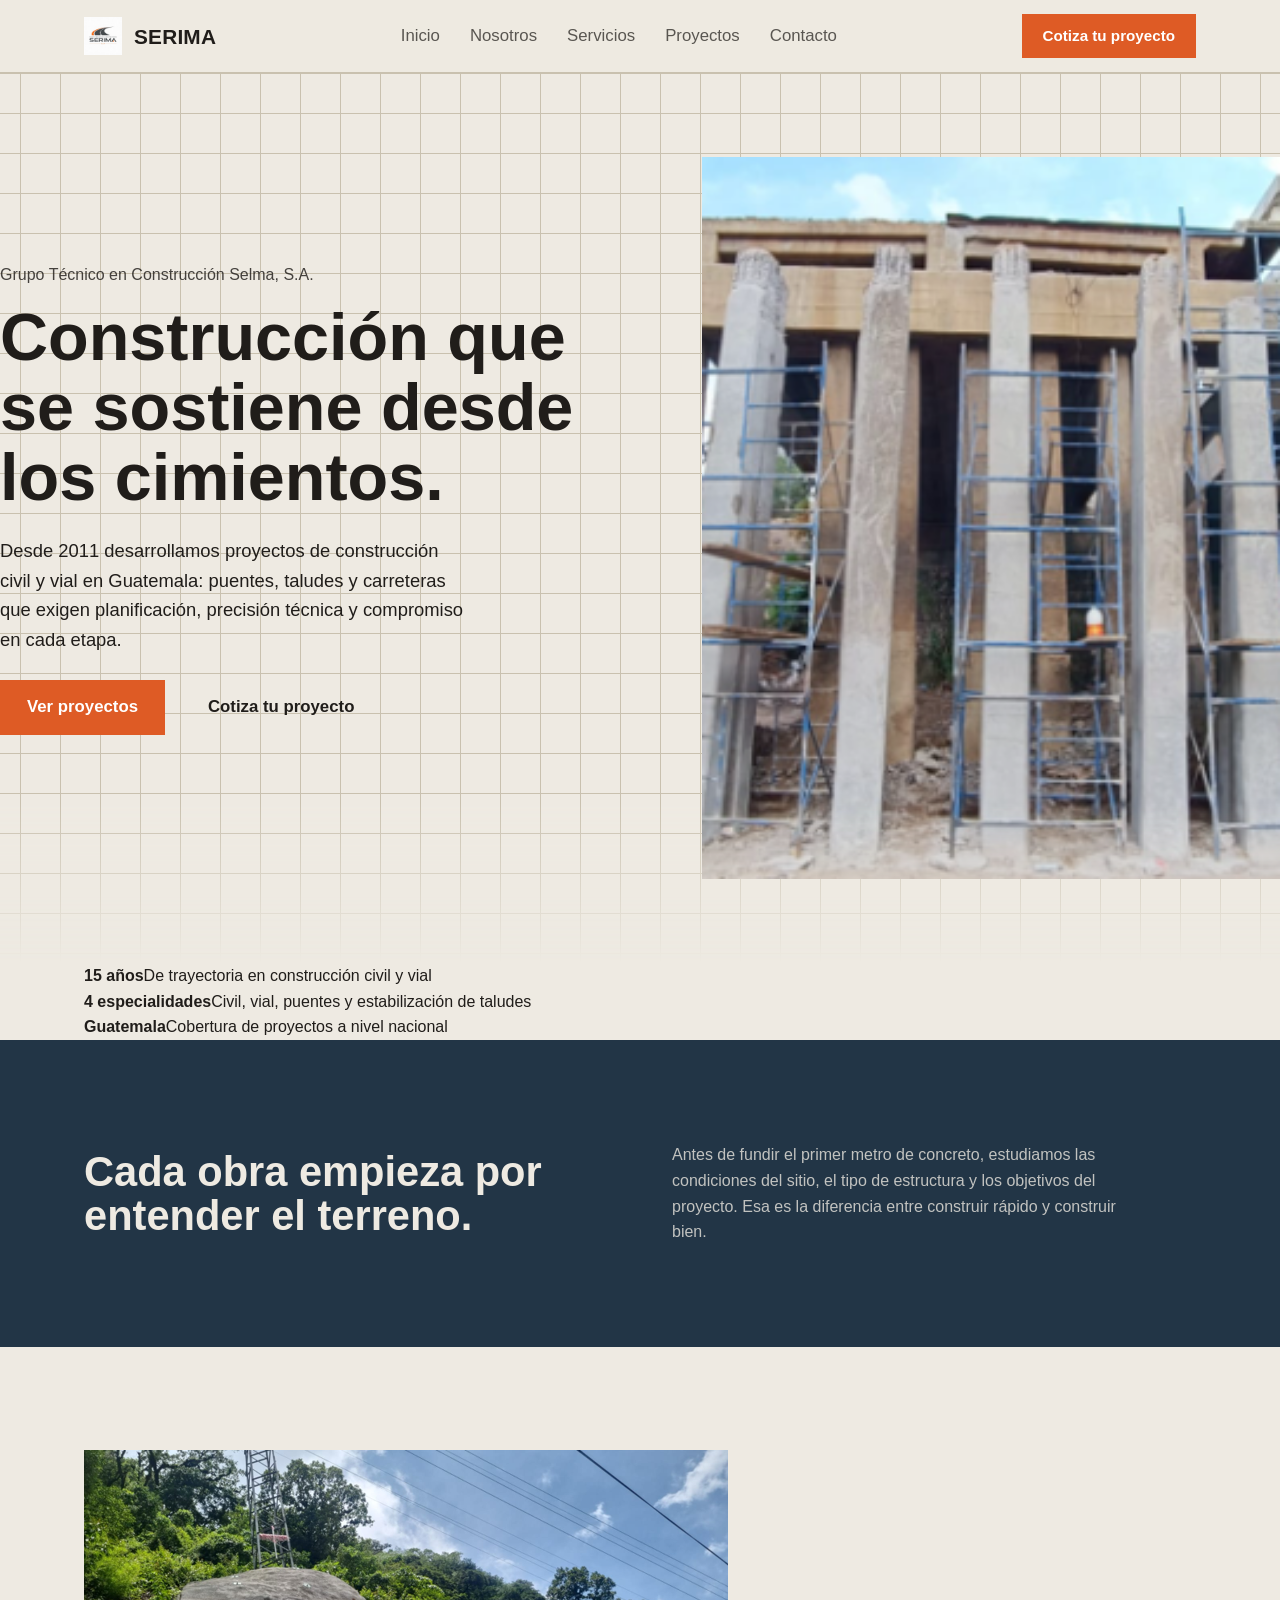
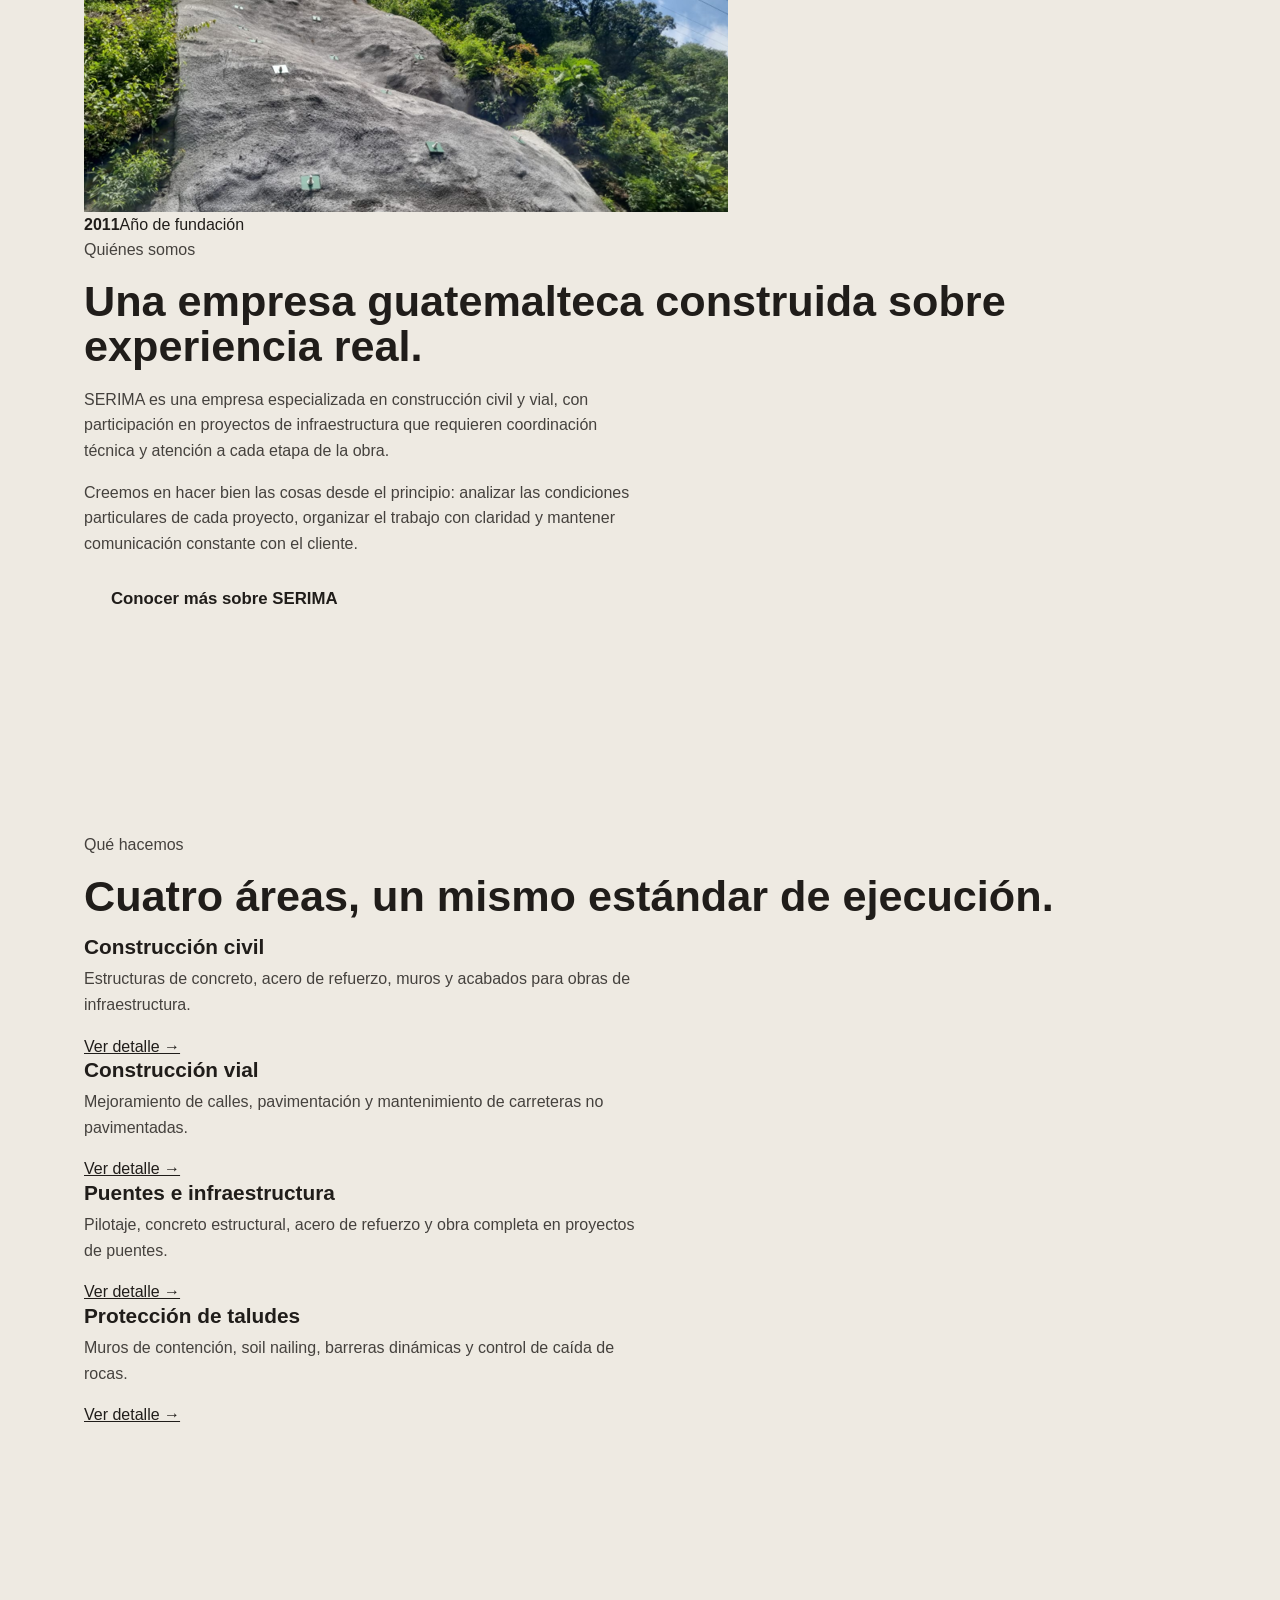
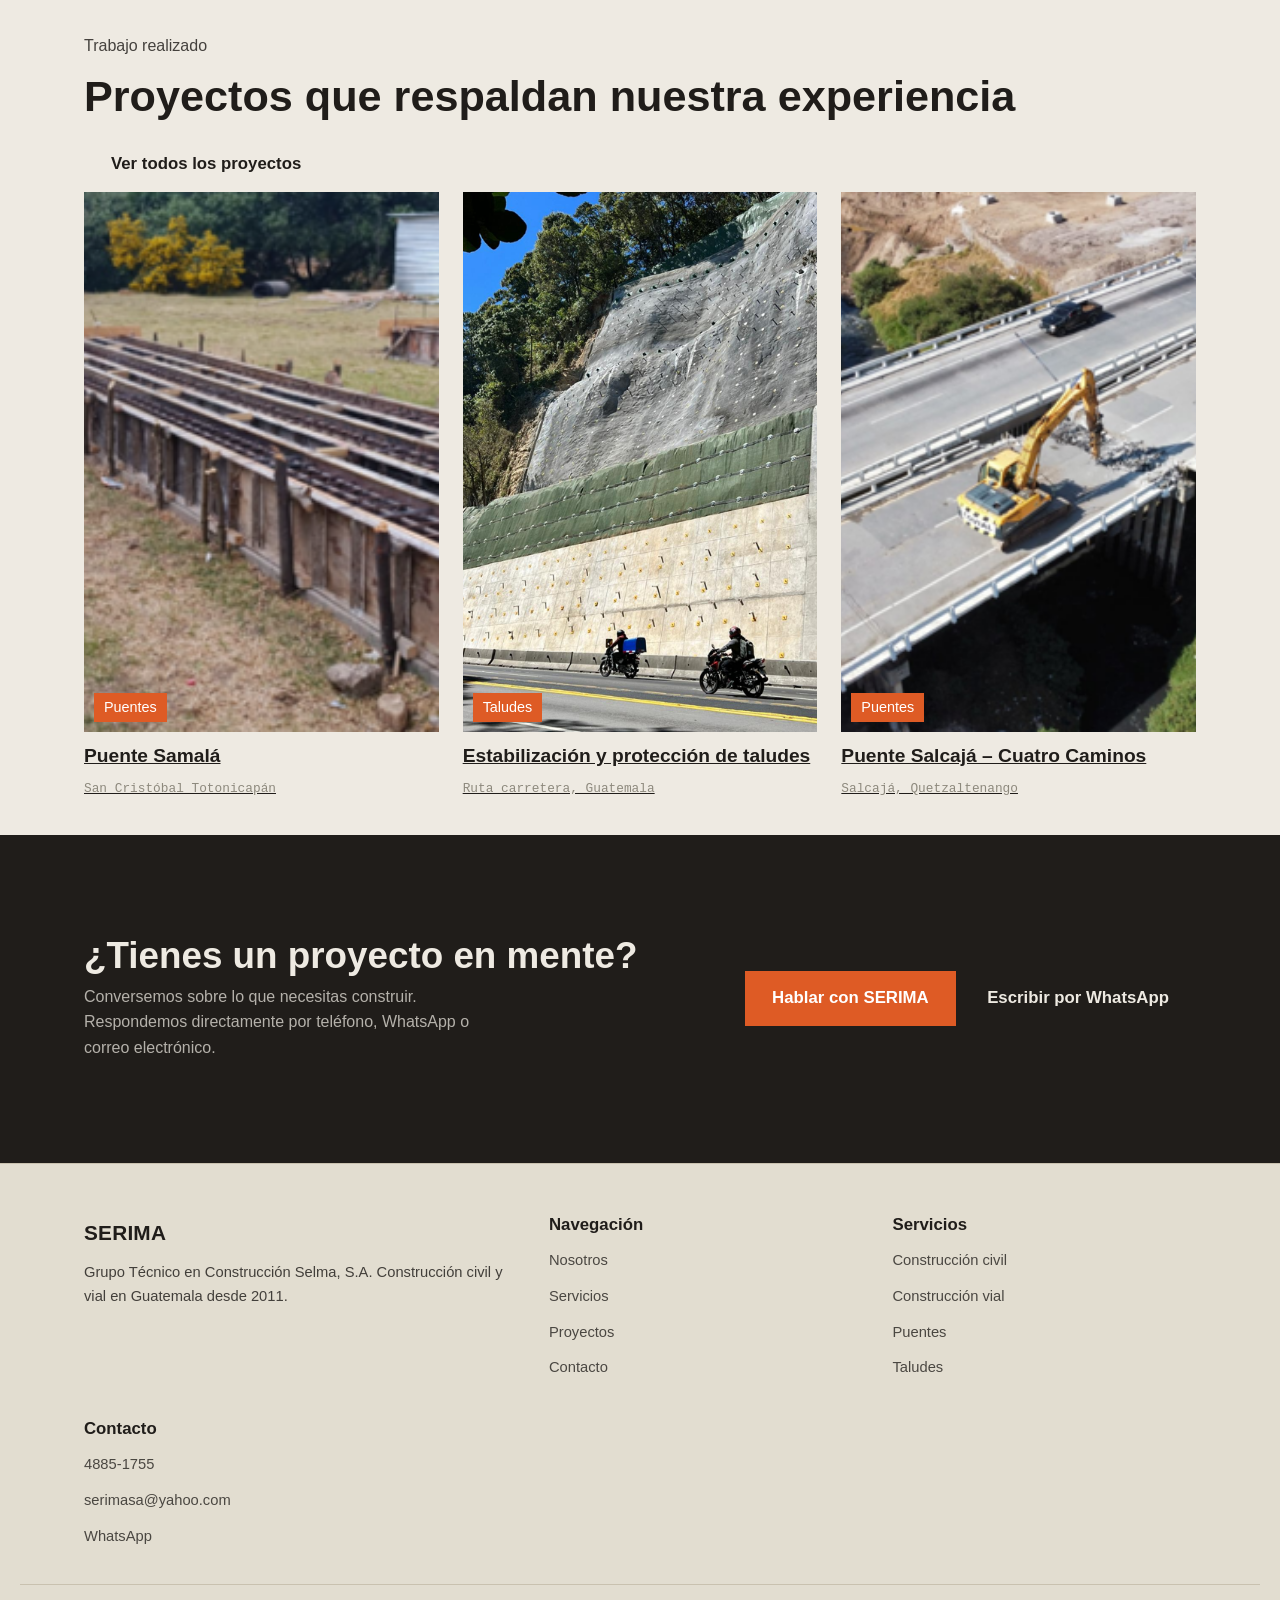
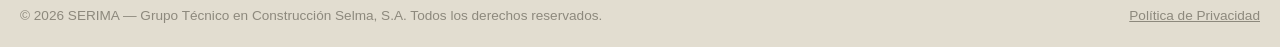
==== commit fc9b2cb2: "Update index.html" ====
--- a/index.html
+++ b/index.html
@@ -3,28 +3,21 @@
 <head>
 <meta charset="UTF-8">
 <meta name="viewport" content="width=device-width, initial-scale=1.0">
-<title>SERIMA | Grupo Técnico en Construcción</title>
-<meta name="description" content="SERIMA — Grupo Técnico en Construcción Selma, S.A. Construcción civil y vial en Guatemala desde 2011. Puentes, estabilización de taludes y obra vial.">
+<title>SERIMA | Construcción civil y vial en Guatemala desde 2011</title>
+<meta name="description" content="SERIMA — Grupo Técnico en Construcción Selma, S.A. Construcción civil y vial en Guatemala: puentes, estabilización de taludes y obra vial desde 2011.">
 <link rel="canonical" href="https://serimagt.com/">
 
 <meta property="og:type" content="website">
 <meta property="og:site_name" content="SERIMA">
-<meta property="og:title" content="SERIMA | Grupo Técnico en Construcción">
-<meta property="og:description" content="Construcción civil y vial en Guatemala desde 2011. Conoce nuestros proyectos de puentes, taludes y obra vial.">
+<meta property="og:title" content="SERIMA | Construcción civil y vial en Guatemala">
+<meta property="og:description" content="Construcción civil y vial en Guatemala desde 2011. Puentes, taludes y obra vial.">
 <meta property="og:url" content="https://serimagt.com/">
 <meta property="og:image" content="https://serimagt.com/recursos/LOGO%20SERIMA.jpeg">
 <meta property="og:locale" content="es_GT">
-
 <meta name="twitter:card" content="summary_large_image">
-<meta name="twitter:title" content="SERIMA | Grupo Técnico en Construcción">
-<meta name="twitter:description" content="Construcción civil y vial en Guatemala desde 2011.">
-<meta name="twitter:image" content="https://serimagt.com/recursos/LOGO%20SERIMA.jpeg">
 
 <link rel="icon" href="recursos/LOGO SERIMA.jpeg">
 <link rel="stylesheet" href="styles.css">
-<link rel="preconnect" href="https://fonts.googleapis.com">
-<link rel="preconnect" href="https://fonts.gstatic.com" crossorigin>
-<link href="https://fonts.googleapis.com/css2?family=Barlow+Condensed:wght@500;600;700&family=IBM+Plex+Sans:wght@400;500;600&family=IBM+Plex+Mono:wght@500&display=swap" rel="stylesheet">
 
 <script type="application/ld+json">
 {
@@ -50,24 +43,21 @@
 
 <header class="site-header" id="site-header">
   <div class="container">
-    <a href="#top" class="site-logo">
+    <a href="index.html" class="site-logo">
       <img src="recursos/LOGO SERIMA.jpeg" alt="Logotipo de SERIMA">
       <span class="site-logo-text">SERIMA</span>
     </a>
-
     <nav class="main-nav" id="main-nav" aria-label="Navegación principal">
       <ul>
-        <li><a href="#top">Inicio</a></li>
-        <li><a href="#nosotros">Nosotros</a></li>
-        <li><a href="#experiencia">Experiencia</a></li>
-        <li><a href="#proyectos">Proyectos</a></li>
-        <li><a href="#enfoque">Enfoque</a></li>
-        <li><a href="#contacto">Contacto</a></li>
+        <li><a href="index.html" aria-current="page">Inicio</a></li>
+        <li><a href="nosotros.html">Nosotros</a></li>
+        <li><a href="servicios.html">Servicios</a></li>
+        <li><a href="proyectos.html">Proyectos</a></li>
+        <li><a href="contacto.html">Contacto</a></li>
       </ul>
     </nav>
-
     <div class="header-cta">
-      <a href="#contacto" class="btn btn-secondary">Contactar</a>
+      <a href="contacto.html" class="btn btn-primary">Cotiza tu proyecto</a>
       <button type="button" class="nav-toggle" id="nav-toggle" aria-label="Abrir menú" aria-expanded="false" aria-controls="main-nav">
         <span></span><span></span><span></span>
       </button>
@@ -78,201 +68,110 @@
 <main id="main">
 
   <!-- HERO -->
-  <section class="hero" id="top">
-    <div class="container hero-grid">
+  <section class="hero">
+    <div class="hero-grid">
       <div class="hero-copy">
-        <h1>Construimos soluciones que dejan huella.</h1>
-        <p class="lede">Grupo Técnico en Construcción Selma, S.A. — construcción civil y vial en Guatemala desde 2011, con planificación, precisión técnica y compromiso en cada etapa de la obra.</p>
+        <p class="eyebrow">Grupo Técnico en Construcción Selma, S.A.</p>
+        <h1>Construcción que se sostiene desde los cimientos.</h1>
+        <p class="lede">Desde 2011 desarrollamos proyectos de construcción civil y vial en Guatemala: puentes, taludes y carreteras que exigen planificación, precisión técnica y compromiso en cada etapa.</p>
         <div class="hero-actions">
-          <a href="#proyectos" class="btn btn-primary">Ver proyectos</a>
-          <a href="#contacto" class="btn btn-secondary">Contáctanos</a>
-        </div>
-
-        <dl class="title-block">
-          <div><dt>Empresa</dt><dd>SERIMA</dd></div>
-          <div><dt>Desde</dt><dd>2011</dd></div>
-          <div><dt>Especialidad</dt><dd>Civil y vial</dd></div>
-          <div><dt>Cobertura</dt><dd>Guatemala</dd></div>
-        </dl>
-      </div>
-
-      <figure class="hero-media">
-        <span class="crop crop-tl" aria-hidden="true"></span>
-        <span class="crop crop-br" aria-hidden="true"></span>
+          <a href="proyectos.html" class="btn btn-primary">Ver proyectos</a>
+          <a href="contacto.html" class="btn btn-outline-light">Cotiza tu proyecto</a>
+        </div>
+      </div>
+      <div class="hero-media">
         <img src="recursos/bateria de pilotes hincados y colocados a plomo.png" alt="Batería de pilotes hincados y aplomados, proyecto Puente Samalá" loading="eager">
-        <figcaption><span>Fig. 01</span>Puente Samalá — pilotes hincados y aplomados</figcaption>
-      </figure>
-    </div>
-  </section>
-
-  <!-- FRASE DESTACADA -->
+      </div>
+    </div>
+  </section>
+
+  <div class="stat-rail">
+    <div class="container">
+      <div class="stat"><strong>15 años</strong><span>De trayectoria en construcción civil y vial</span></div>
+      <div class="stat"><strong>4 especialidades</strong><span>Civil, vial, puentes y estabilización de taludes</span></div>
+      <div class="stat"><strong>Guatemala</strong><span>Cobertura de proyectos a nivel nacional</span></div>
+    </div>
+  </div>
+
+  <!-- FRASE -->
   <section class="statement">
     <div class="container statement-grid">
-      <h2>Construcción con experiencia, compromiso y visión técnica.</h2>
-      <p>Desde 2011 desarrollamos y participamos en proyectos de construcción civil y vial que requieren organización, conocimiento técnico y atención a cada etapa de la obra. Buscamos que cada proyecto avance con claridad, responsabilidad y una ejecución enfocada en resultados.</p>
-    </div>
-  </section>
-
-  <!-- NOSOTROS -->
-  <section class="about" id="nosotros">
-    <div class="container about-grid">
-      <div class="about-figure">
-        <span class="since">2011</span>
-        <span class="since-label">años construyendo experiencia en obra civil y vial.</span>
-      </div>
-
-      <div class="about-copy">
-        <p class="sheet-tag">Lám. 01 — Quiénes somos</p>
-        <h2>Una empresa construida sobre experiencia.</h2>
-        <p>SERIMA, Grupo Técnico en Construcción Selma, S.A., es una empresa guatemalteca especializada en construcción civil y vial. Hemos participado en proyectos de infraestructura, obras viales y construcción civil que requieren planificación, coordinación y precisión en cada etapa.</p>
-        <blockquote>Entendemos que una obra no se trata únicamente de construir: detrás de cada proyecto existen tiempos, condiciones técnicas y objetivos que deben considerarse desde el inicio.</blockquote>
-        <p>Creemos en hacer bien las cosas desde el principio. Cada proyecto es un nuevo reto que requiere analizar sus condiciones particulares, organizar los trabajos y mantener una comunicación clara durante todo el proceso.</p>
-      </div>
-    </div>
-
+      <h2>Cada obra empieza por entender el terreno.</h2>
+      <p>Antes de fundir el primer metro de concreto, estudiamos las condiciones del sitio, el tipo de estructura y los objetivos del proyecto. Esa es la diferencia entre construir rápido y construir bien.</p>
+    </div>
+  </section>
+
+  <!-- NOSOTROS (resumen) -->
+  <section>
+    <div class="container split">
+      <div class="split-media">
+        <img src="recursos/soil nailing.png" alt="Trabajo de soil nailing en talud" loading="lazy">
+        <div class="badge"><strong>2011</strong><span>Año de fundación</span></div>
+      </div>
+      <div class="split-copy">
+        <p class="eyebrow">Quiénes somos</p>
+        <h2>Una empresa guatemalteca construida sobre experiencia real.</h2>
+        <p>SERIMA es una empresa especializada en construcción civil y vial, con participación en proyectos de infraestructura que requieren coordinación técnica y atención a cada etapa de la obra.</p>
+        <p>Creemos en hacer bien las cosas desde el principio: analizar las condiciones particulares de cada proyecto, organizar el trabajo con claridad y mantener comunicación constante con el cliente.</p>
+        <a href="nosotros.html" class="btn btn-outline">Conocer más sobre SERIMA</a>
+      </div>
+    </div>
+  </section>
+
+  <!-- SERVICIOS (resumen) -->
+  <section class="section-tight" style="background:var(--stone-deep);">
     <div class="container">
-      <p class="chips-label">Nuestra experiencia incluye trabajos relacionados con:</p>
-      <ul class="chip-list">
-        <li>Construcción civil</li>
-        <li>Construcción vial</li>
-        <li>Obras de infraestructura</li>
-        <li>Trabajos en puentes</li>
-        <li>Pilotes</li>
-        <li>Fundición de concreto</li>
-        <li>Concreto estructural</li>
-        <li>Acero de refuerzo</li>
-        <li>Protección de taludes</li>
-        <li>Muros</li>
-        <li>Mantenimiento de carreteras no pavimentadas</li>
-        <li>Demolición y reconstrucción</li>
-        <li>Armado y fundición</li>
-        <li>Trabajos de acabados</li>
-        <li>Sistemas de protección y control de caídas</li>
-      </ul>
-    </div>
-  </section>
-
-  <!-- ÁREAS DE EXPERIENCIA -->
-  <section class="services" id="experiencia">
+      <p class="eyebrow">Qué hacemos</p>
+      <h2>Cuatro áreas, un mismo estándar de ejecución.</h2>
+      <div class="services-grid-compact">
+        <div class="service-card-compact">
+          <h3>Construcción civil</h3>
+          <p>Estructuras de concreto, acero de refuerzo, muros y acabados para obras de infraestructura.</p>
+          <a href="servicios.html#civil">Ver detalle →</a>
+        </div>
+        <div class="service-card-compact">
+          <h3>Construcción vial</h3>
+          <p>Mejoramiento de calles, pavimentación y mantenimiento de carreteras no pavimentadas.</p>
+          <a href="servicios.html#vial">Ver detalle →</a>
+        </div>
+        <div class="service-card-compact">
+          <h3>Puentes e infraestructura</h3>
+          <p>Pilotaje, concreto estructural, acero de refuerzo y obra completa en proyectos de puentes.</p>
+          <a href="servicios.html#puentes">Ver detalle →</a>
+        </div>
+        <div class="service-card-compact">
+          <h3>Protección de taludes</h3>
+          <p>Muros de contención, soil nailing, barreras dinámicas y control de caída de rocas.</p>
+          <a href="servicios.html#taludes">Ver detalle →</a>
+        </div>
+      </div>
+    </div>
+  </section>
+
+  <!-- PROYECTOS DESTACADOS -->
+  <section>
     <div class="container">
-      <p class="sheet-tag">Lám. 02 — Áreas de experiencia</p>
-      <h2>Áreas en las que trabajamos</h2>
-
-      <div class="services-grid">
-        <div class="service-card">
-          <span class="code">§ CIV</span>
-          <h3>Construcción civil</h3>
-          <p>Trabajos que requieren planificación, coordinación y ejecución técnica: estructuras de concreto, acero de refuerzo, muros, acabados y otros elementos de infraestructura.</p>
-        </div>
-        <div class="service-card">
-          <span class="code">§ VIAL</span>
-          <h3>Construcción vial</h3>
-          <p>Infraestructura vial y trabajos para mejorar, mantener o intervenir vías: mantenimiento de carreteras no pavimentadas, mejoramiento de calles y protección de infraestructura vial.</p>
-        </div>
-        <div class="service-card">
-          <span class="code">§ PTE</span>
-          <h3>Puentes e infraestructura</h3>
-          <p>Proyectos que combinan varias especialidades y etapas constructivas: pilotes, concreto estructural, acero de refuerzo, armado, fundición, demolición y acabados.</p>
-        </div>
-        <div class="service-card">
-          <span class="code">§ TAL</span>
-          <h3>Protección y estabilización</h3>
-          <p>Trabajos en muros y protección de taludes, que responden a condiciones particulares del terreno y protegen áreas específicas de la infraestructura.</p>
-        </div>
-      </div>
-    </div>
-
-    <div class="container traits-block">
-      <p class="sheet-tag">Lo que nos define</p>
-      <dl class="traits-list">
-        <div><dt>Precisión</dt><dd>Atención a los aspectos técnicos y a las condiciones particulares de cada proyecto.</dd></div>
-        <div><dt>Compromiso</dt><dd>Responsabilidad con el proyecto, sus objetivos y las personas involucradas.</dd></div>
-        <div><dt>Experiencia</dt><dd>Desde 2011, participando en distintos tipos de obra civil y vial.</dd></div>
-        <div><dt>Planificación</dt><dd>Una buena ejecución comienza con una correcta organización de actividades y recursos.</dd></div>
-        <div><dt>Adaptabilidad</dt><dd>Cada proyecto presenta condiciones diferentes; buscamos la solución que corresponde a cada obra.</dd></div>
-        <div><dt>Calidad de ejecución</dt><dd>Trabajo ordenado, responsable y con atención a los detalles.</dd></div>
-      </dl>
-    </div>
-  </section>
-
-  <!-- ENFOQUE -->
-  <section class="approach" id="enfoque">
-    <div class="container">
-      <p class="sheet-tag">Lám. 03 — Enfoque</p>
-      <h2>Cada proyecto comienza entendiendo el reto</h2>
-      <p class="approach-lede">Las condiciones del terreno, el tipo de estructura, la ubicación y los objetivos cambian de un proyecto a otro. Por eso partimos de comprender qué necesita realmente cada obra.</p>
-
-      <ol class="process-rail">
-        <li><span class="step-index">01</span><h3>Analizamos</h3><p>Las condiciones y características del trabajo que se debe realizar.</p></li>
-        <li><span class="step-index">02</span><h3>Planificamos</h3><p>Organizamos las actividades necesarias para desarrollar la obra de manera ordenada.</p></li>
-        <li><span class="step-index">03</span><h3>Ejecutamos</h3><p>Llevamos a cabo los trabajos considerando los requerimientos técnicos de cada proyecto.</p></li>
-        <li><span class="step-index">04</span><h3>Revisamos</h3><p>Prestamos atención a los detalles y al desarrollo de los trabajos en cada etapa.</p></li>
-        <li><span class="step-index">05</span><h3>Entregamos</h3><p>Buscamos que cada proyecto avance hacia sus objetivos con una ejecución responsable.</p></li>
-      </ol>
-    </div>
-  </section>
-
-  <!-- PROYECTOS -->
-  <section class="projects" id="proyectos">
-    <div class="container">
-      <div class="projects-header">
+      <div class="projects-toolbar">
         <div>
-          <p class="sheet-tag">Lám. 04 — Proyectos</p>
-          <h2>Obras que cuentan nuestra experiencia</h2>
-        </div>
-        <div class="filter-bar" id="filter-bar" role="group" aria-label="Filtrar proyectos por categoría">
-          <button type="button" class="filter-btn active" data-filter="todos">Todos</button>
-          <button type="button" class="filter-btn" data-filter="puentes">Puentes</button>
-          <button type="button" class="filter-btn" data-filter="taludes">Taludes</button>
-          <button type="button" class="filter-btn" data-filter="vial">Obra vial</button>
-        </div>
-      </div>
-
-      <div class="projects-grid" id="projects-grid">
-        <!-- Tarjetas generadas dinámicamente por main.js -->
-      </div>
-    </div>
-  </section>
-
-  <!-- CTA BAND -->
+          <p class="eyebrow">Trabajo realizado</p>
+          <h2>Proyectos que respaldan nuestra experiencia</h2>
+        </div>
+        <a href="proyectos.html" class="btn btn-outline">Ver todos los proyectos</a>
+      </div>
+      <div class="projects-grid" id="featured-projects"></div>
+    </div>
+  </section>
+
+  <!-- CTA -->
   <section class="cta-band">
     <div class="container cta-band-grid">
       <div>
         <h2>¿Tienes un proyecto en mente?</h2>
-        <p>Elegir una constructora significa confiar un proyecto real a un equipo responsable de cada etapa. Conversemos sobre lo que necesitas construir.</p>
-      </div>
-      <a href="#contacto" class="btn btn-primary">Hablar con SERIMA</a>
-    </div>
-  </section>
-
-  <!-- CONTACTO -->
-  <section class="contact" id="contacto">
-    <div class="container">
-      <p class="sheet-tag">Lám. 05 — Contacto</p>
-      <h2>Estamos para escucharte</h2>
-      <p class="contact-lede">Si tienes un proyecto de construcción civil o vial, comunícate directamente con nosotros.</p>
-
-      <div class="contact-grid">
-        <div class="contact-card">
-          <span class="label">Teléfono</span>
-          <a href="tel:+50248851755">4885-1755</a>
-        </div>
-        <div class="contact-card">
-          <span class="label">WhatsApp</span>
-          <a href="https://wa.me/50248851755" target="_blank" rel="noopener">4885-1755</a>
-        </div>
-        <div class="contact-card">
-          <span class="label">Correo electrónico</span>
-          <a href="mailto:serimasa@yahoo.com">serimasa@yahoo.com</a>
-        </div>
-        <div class="contact-card contact-card-wide">
-          <span class="label">Dirección</span>
-          <span class="value">13 Calle 05-31, Edificio Ascent, Oficina 344, Nivel 3, Zona 9, Guatemala, Guatemala.</span>
-        </div>
-        <div class="contact-card">
-          <span class="label">Horario</span>
-          <span class="value">Lunes a viernes, 8:00 a. m. — 5:00 p. m.</span>
-        </div>
+        <p>Conversemos sobre lo que necesitas construir. Respondemos directamente por teléfono, WhatsApp o correo electrónico.</p>
+      </div>
+      <div class="cta-band-actions">
+        <a href="contacto.html" class="btn btn-primary">Hablar con SERIMA</a>
+        <a href="https://wa.me/50248851755" target="_blank" rel="noopener" class="btn btn-outline-light">Escribir por WhatsApp</a>
       </div>
     </div>
   </section>
@@ -288,10 +187,19 @@
     <div class="footer-col">
       <h4>Navegación</h4>
       <ul>
-        <li><a href="#nosotros">Nosotros</a></li>
-        <li><a href="#experiencia">Experiencia</a></li>
-        <li><a href="#proyectos">Proyectos</a></li>
-        <li><a href="#contacto">Contacto</a></li>
+        <li><a href="nosotros.html">Nosotros</a></li>
+        <li><a href="servicios.html">Servicios</a></li>
+        <li><a href="proyectos.html">Proyectos</a></li>
+        <li><a href="contacto.html">Contacto</a></li>
+      </ul>
+    </div>
+    <div class="footer-col">
+      <h4>Servicios</h4>
+      <ul>
+        <li><a href="servicios.html#civil">Construcción civil</a></li>
+        <li><a href="servicios.html#vial">Construcción vial</a></li>
+        <li><a href="servicios.html#puentes">Puentes</a></li>
+        <li><a href="servicios.html#taludes">Taludes</a></li>
       </ul>
     </div>
     <div class="footer-col">
@@ -309,14 +217,26 @@
   </div>
 </footer>
 
-<!-- Modal de proyecto -->
-<div class="modal-overlay" id="project-modal" role="dialog" aria-modal="true" aria-hidden="true" aria-label="Detalle del proyecto">
-  <div class="modal">
-    <button type="button" class="modal-close" id="modal-close-btn" aria-label="Cerrar">&times;</button>
-    <div id="modal-body"></div>
-  </div>
-</div>
-
+<script src="data.js"></script>
 <script src="main.js"></script>
+<script>
+  (function () {
+    const wrap = document.getElementById("featured-projects");
+    const featuredIds = ["puente-samala", "taludes", "puente-salcaja"];
+    featuredIds.forEach((id) => {
+      const p = SERIMA_PROJECTS.find((proj) => proj.id === id);
+      if (!p) return;
+      const a = document.createElement("a");
+      a.href = "proyecto.html?id=" + p.id;
+      a.className = "project-card";
+      a.innerHTML =
+        '<span class="thumb"><img src="' + serimaSrc(p.cover) + '" alt="' + p.name + '" loading="lazy">' +
+        '<span class="tag">' + p.categoryLabel + '</span></span>' +
+        '<span class="body"><h3>' + p.name + '</h3>' +
+        '<span class="meta">' + (p.location || "Guatemala") + '</span></span>';
+      wrap.appendChild(a);
+    });
+  })();
+</script>
 </body>
 </html>
--- a/styles.css
+++ b/styles.css
@@ -1,102 +1,96 @@
 /* =========================================================
    SERIMA — Grupo Técnico en Construcción Selma, S.A.
    Hoja de estilos principal
+
+   Concepto: el sitio se lee como un juego de planos técnicos.
+   Cada sección es una "lámina" (título con código L-0X), con
+   el acento en el naranja de seguridad y azul de plano, sobre
+   un fondo de papel técnico. Tipografía condensada para
+   titulares (señalética / rotulado de obra) y Plex para el
+   cuerpo y los datos técnicos.
    ========================================================= */
 
 :root {
-  /* Color */
-  --c-white: #ffffff;
-  --c-bone: #f5f5f3;
-  --c-gray-100: #e7e7e4;
-  --c-gray-300: #c9c9c4;
-  --c-gray-400: #8b8b86;
-  --c-gray-700: #4a4a46;
-  --c-charcoal: #1c1c1a;
-  --c-orange: #e4572e;
-  --c-orange-dark: #b8431f;
-
-  /* Type */
-  --font-head: "Space Grotesk", "Arial Narrow", sans-serif;
-  --font-body: "Work Sans", "Segoe UI", sans-serif;
-
-  /* Layout */
+  --paper: #eeeae2;
+  --paper-deep: #e2ddd0;
+  --ink: #201d1a;
+  --steel: #37536b;
+  --steel-deep: #223546;
+  --safety: #de5b25;
+  --safety-deep: #b4441a;
+  --concrete: #8d897d;
+  --line: #c9c1af;
+  --white: #ffffff;
+
+  --font-display: "Barlow Condensed", "Arial Narrow", sans-serif;
+  --font-body: "IBM Plex Sans", "Segoe UI", sans-serif;
+  --font-mono: "IBM Plex Mono", "Courier New", monospace;
+
   --maxw: 1240px;
   --gutter: clamp(20px, 5vw, 64px);
-  --section-space: clamp(64px, 9vw, 128px);
+  --section-space: clamp(56px, 8vw, 108px);
 }
 
 * { box-sizing: border-box; }
 html { scroll-behavior: smooth; }
 @media (prefers-reduced-motion: reduce) {
   html { scroll-behavior: auto; }
-  *, *::before, *::after { animation-duration: 0.01ms !important; animation-iteration-count: 1 !important; transition-duration: 0.01ms !important; scroll-behavior: auto !important; }
+  *, *::before, *::after {
+    animation-duration: 0.01ms !important;
+    animation-iteration-count: 1 !important;
+    transition-duration: 0.01ms !important;
+    scroll-behavior: auto !important;
+  }
 }
 
 body {
   margin: 0;
   font-family: var(--font-body);
-  color: var(--c-charcoal);
-  background: var(--c-white);
-  line-height: 1.55;
+  color: var(--ink);
+  background: var(--paper);
+  line-height: 1.6;
   -webkit-font-smoothing: antialiased;
 }
 
-h1, h2, h3, h4 {
-  font-family: var(--font-head);
-  font-weight: 600;
-  line-height: 1.1;
-  margin: 0 0 0.5em;
-  letter-spacing: -0.01em;
-}
-
-p { margin: 0 0 1em; max-width: 62ch; color: var(--c-gray-700); }
+h1, h2, h3, h4 { font-family: var(--font-display); font-weight: 600; line-height: 1.05; margin: 0 0 0.4em; }
+h2 { font-size: clamp(1.9rem, 3.4vw, 2.7rem); }
+h3 { font-size: 1.3rem; }
+
+p { margin: 0 0 1em; max-width: 62ch; color: var(--ink); opacity: 0.82; }
 
 a { color: inherit; }
-
 img { max-width: 100%; display: block; }
 
-.container {
-  max-width: var(--maxw);
-  margin: 0 auto;
-  padding-left: var(--gutter);
-  padding-right: var(--gutter);
-}
-
+.container { max-width: var(--maxw); margin: 0 auto; padding-left: var(--gutter); padding-right: var(--gutter); }
 section { padding-top: var(--section-space); padding-bottom: var(--section-space); }
 
-/* Focus visibility */
 a:focus-visible, button:focus-visible {
-  outline: 2px solid var(--c-orange);
+  outline: 2px solid var(--safety);
   outline-offset: 3px;
 }
 
-/* Skip link */
 .skip-link {
   position: absolute;
   left: -9999px;
   top: 0;
-  background: var(--c-charcoal);
-  color: var(--c-white);
+  background: var(--ink);
+  color: var(--white);
   padding: 12px 20px;
   z-index: 200;
 }
 .skip-link:focus { left: 0; }
 
-/* Section label */
-.eyebrow {
-  display: inline-flex;
-  align-items: center;
-  gap: 10px;
-  font-size: 0.85rem;
-  color: var(--c-gray-400);
-  margin-bottom: 14px;
-}
-.eyebrow::before {
-  content: "";
-  width: 22px;
-  height: 2px;
-  background: var(--c-orange);
+/* "Lámina" tag used to open a section — varies placement per section
+   rather than repeating one identical eyebrow treatment everywhere. */
+.sheet-tag {
   display: inline-block;
+  font-family: var(--font-mono);
+  font-size: 0.78rem;
+  color: var(--steel);
+  border: 1px solid var(--line);
+  padding: 4px 10px;
+  margin: 0 0 18px;
+  background: var(--white);
 }
 
 /* Buttons */
@@ -104,26 +98,19 @@
   display: inline-flex;
   align-items: center;
   gap: 10px;
-  padding: 14px 26px;
-  font-family: var(--font-head);
-  font-size: 0.95rem;
+  padding: 13px 26px;
+  font-family: var(--font-display);
+  font-size: 1.05rem;
   font-weight: 600;
   text-decoration: none;
   border: 1px solid transparent;
   cursor: pointer;
   transition: background 0.2s ease, color 0.2s ease, border-color 0.2s ease;
 }
-.btn-primary {
-  background: var(--c-orange);
-  color: var(--c-white);
-}
-.btn-primary:hover { background: var(--c-orange-dark); }
-.btn-secondary {
-  background: transparent;
-  color: var(--c-charcoal);
-  border-color: var(--c-charcoal);
-}
-.btn-secondary:hover { background: var(--c-charcoal); color: var(--c-white); }
+.btn-primary { background: var(--safety); color: var(--white); }
+.btn-primary:hover { background: var(--safety-deep); }
+.btn-secondary { background: transparent; color: var(--ink); border-color: var(--ink); }
+.btn-secondary:hover { background: var(--ink); color: var(--paper); }
 
 /* =========================================================
    HEADER
@@ -132,9 +119,10 @@
   position: sticky;
   top: 0;
   z-index: 100;
-  background: rgba(255, 255, 255, 0.92);
-  backdrop-filter: saturate(180%) blur(8px);
-  border-bottom: 1px solid var(--c-gray-100);
+  background: rgba(238, 234, 226, 0.9);
+  backdrop-filter: saturate(160%) blur(8px);
+  border-bottom: 1px solid var(--line);
+  transition: background 0.2s ease;
 }
 .site-header .container {
   display: flex;
@@ -143,171 +131,228 @@
   padding-top: 14px;
   padding-bottom: 14px;
 }
-.site-logo {
-  display: flex;
-  align-items: center;
-  gap: 12px;
-  text-decoration: none;
-  color: var(--c-charcoal);
-}
-.site-logo img { height: 40px; width: auto; }
-.site-logo-text {
-  font-family: var(--font-head);
-  font-weight: 700;
-  font-size: 1.15rem;
-  letter-spacing: 0.02em;
-}
-
-.main-nav ul {
-  display: flex;
-  gap: 32px;
-  list-style: none;
-  margin: 0;
-  padding: 0;
-}
+.site-logo { display: flex; align-items: center; gap: 12px; text-decoration: none; color: var(--ink); }
+.site-logo img { height: 38px; width: auto; }
+.site-logo-text { font-family: var(--font-display); font-weight: 700; font-size: 1.3rem; letter-spacing: 0.01em; }
+
+.main-nav ul { display: flex; gap: 30px; list-style: none; margin: 0; padding: 0; }
 .main-nav a {
   text-decoration: none;
-  font-size: 0.95rem;
-  color: var(--c-gray-700);
-  transition: color 0.2s ease;
-}
-.main-nav a:hover { color: var(--c-orange); }
-
-.header-cta { display: flex; align-items: center; gap: 20px; }
-.header-cta .btn { padding: 10px 20px; font-size: 0.88rem; }
-
-.nav-toggle {
-  display: none;
-  background: none;
-  border: none;
-  cursor: pointer;
-  padding: 6px;
-}
-.nav-toggle span {
-  display: block;
-  width: 24px;
-  height: 2px;
-  background: var(--c-charcoal);
-  margin: 5px 0;
-}
+  font-family: var(--font-display);
+  font-size: 1.05rem;
+  color: var(--ink);
+  opacity: 0.72;
+  transition: opacity 0.2s ease;
+}
+.main-nav a:hover { opacity: 1; color: var(--safety); }
+
+.header-cta { display: flex; align-items: center; gap: 18px; }
+.header-cta .btn { padding: 9px 20px; font-size: 0.95rem; }
+
+.nav-toggle { display: none; background: none; border: none; cursor: pointer; padding: 6px; }
+.nav-toggle span { display: block; width: 24px; height: 2px; background: var(--ink); margin: 5px 0; transition: transform 0.2s ease, opacity 0.2s ease; }
+.site-header.nav-open .nav-toggle span:nth-child(1) { transform: translateY(7px) rotate(45deg); }
+.site-header.nav-open .nav-toggle span:nth-child(2) { opacity: 0; }
+.site-header.nav-open .nav-toggle span:nth-child(3) { transform: translateY(-7px) rotate(-45deg); }
 
 /* =========================================================
    HERO
    ========================================================= */
 .hero {
   position: relative;
-  padding-top: clamp(48px, 8vw, 96px);
-  padding-bottom: clamp(48px, 8vw, 96px);
-  overflow: hidden;
-}
-.hero .container {
+  padding-top: clamp(40px, 7vw, 84px);
+  padding-bottom: clamp(40px, 7vw, 84px);
+  background-image:
+    linear-gradient(var(--line) 1px, transparent 1px),
+    linear-gradient(90deg, var(--line) 1px, transparent 1px);
+  background-size: 40px 40px;
+  background-position: center top;
+  background-color: var(--paper);
+  -webkit-mask-image: linear-gradient(to bottom, black 0%, black 82%, transparent 100%);
+  mask-image: linear-gradient(to bottom, black 0%, black 82%, transparent 100%);
+}
+.hero-grid {
   display: grid;
   grid-template-columns: 1.05fr 0.95fr;
   gap: clamp(32px, 5vw, 72px);
   align-items: center;
 }
 .hero-copy h1 {
-  font-size: clamp(2.4rem, 4.6vw, 3.8rem);
-  margin-bottom: 0.4em;
+  font-size: clamp(2.6rem, 5.2vw, 4.2rem);
+  margin-bottom: 0.35em;
+  opacity: 0;
+  animation: rise 0.7s ease 0.05s forwards;
 }
 .hero-copy .lede {
   font-size: 1.15rem;
   max-width: 46ch;
+  opacity: 0;
+  animation: rise 0.7s ease 0.2s forwards;
 }
 .hero-actions {
   display: flex;
   gap: 16px;
   flex-wrap: wrap;
-  margin-top: 28px;
-}
-.hero-stats {
+  margin: 26px 0 40px;
+  opacity: 0;
+  animation: rise 0.7s ease 0.35s forwards;
+}
+
+.title-block {
+  display: grid;
+  grid-template-columns: repeat(4, auto);
+  gap: 0;
+  border-top: 1px solid var(--ink);
+  border-bottom: 1px solid var(--ink);
+  margin: 0;
+  opacity: 0;
+  animation: rise 0.7s ease 0.5s forwards;
+}
+.title-block > div {
+  padding: 12px 20px 12px 0;
+  border-right: 1px solid var(--line);
+}
+.title-block > div:last-child { border-right: none; padding-right: 0; }
+.title-block dt { font-family: var(--font-mono); font-size: 0.72rem; color: var(--concrete); margin: 0 0 4px; }
+.title-block dd { font-family: var(--font-display); font-size: 1.15rem; margin: 0; }
+
+.hero-media {
+  position: relative;
+  margin: 0;
+  opacity: 0;
+  animation: rise 0.7s ease 0.3s forwards;
+}
+.hero-media img { width: 100%; aspect-ratio: 4/5; object-fit: cover; background: var(--paper-deep); }
+.hero-media figcaption {
   display: flex;
-  gap: 40px;
-  margin-top: 48px;
-  padding-top: 28px;
-  border-top: 1px solid var(--c-gray-100);
-}
-.hero-stats div { display: flex; flex-direction: column; }
-.hero-stats strong {
-  font-family: var(--font-head);
-  font-size: 1.6rem;
-  color: var(--c-charcoal);
-}
-.hero-stats span { font-size: 0.85rem; color: var(--c-gray-400); }
-
-.hero-media { position: relative; }
-.hero-media .frame {
+  gap: 10px;
+  align-items: baseline;
+  font-family: var(--font-mono);
+  font-size: 0.78rem;
+  color: var(--concrete);
+  margin-top: 10px;
+}
+.hero-media figcaption span { color: var(--safety); }
+.crop { position: absolute; width: 22px; height: 22px; border: 2px solid var(--safety); z-index: 2; }
+.crop-tl { top: -9px; left: -9px; border-right: none; border-bottom: none; }
+.crop-br { bottom: 33px; right: -9px; border-left: none; border-top: none; }
+
+@keyframes rise {
+  from { opacity: 0; transform: translateY(14px); }
+  to { opacity: 1; transform: translateY(0); }
+}
+@media (prefers-reduced-motion: reduce) {
+  .hero-copy h1, .hero-copy .lede, .hero-actions, .title-block, .hero-media { animation: none; opacity: 1; }
+}
+
+/* =========================================================
+   STATEMENT BAND
+   ========================================================= */
+.statement { background: var(--steel-deep); color: var(--paper); }
+.statement-grid { display: grid; grid-template-columns: 1fr 1fr; gap: clamp(24px, 5vw, 64px); align-items: center; }
+.statement h2 { color: var(--paper); font-size: clamp(1.8rem, 3.4vw, 2.6rem); margin: 0; }
+.statement p { color: var(--paper); opacity: 0.78; margin: 0; max-width: 52ch; }
+
+/* =========================================================
+   ABOUT
+   ========================================================= */
+.about-grid { display: grid; grid-template-columns: 0.85fr 1.15fr; gap: clamp(32px, 6vw, 80px); }
+.about-figure { display: flex; flex-direction: column; gap: 14px; }
+.about-figure .since { font-family: var(--font-display); font-size: 5rem; color: var(--safety); line-height: 1; }
+.about-figure .since-label { font-size: 0.98rem; color: var(--concrete); max-width: 20ch; }
+
+.about-copy blockquote {
+  margin: 24px 0;
+  padding: 4px 0 4px 22px;
+  border-left: 3px solid var(--safety);
+  font-family: var(--font-display);
+  font-size: 1.3rem;
+  font-weight: 500;
+  font-style: normal;
+  color: var(--ink);
+  max-width: 46ch;
+}
+
+.chips-label { font-family: var(--font-mono); font-size: 0.85rem; color: var(--concrete); margin-top: 48px; }
+.chip-list { list-style: none; margin: 14px 0 0; padding: 0; display: flex; flex-wrap: wrap; gap: 10px; }
+.chip-list li {
+  font-size: 0.92rem;
+  padding: 8px 14px;
+  border: 1px solid var(--line);
+  background: var(--white);
+}
+
+/* =========================================================
+   SERVICES / EXPERIENCIA
+   ========================================================= */
+.services-grid {
+  display: grid;
+  grid-template-columns: repeat(4, 1fr);
+  gap: 1px;
+  background: var(--line);
+  margin-top: 36px;
+  border: 1px solid var(--line);
+}
+.service-card { background: var(--paper); padding: 32px 28px; transition: background 0.2s ease; }
+.service-card:hover { background: var(--white); }
+.service-card .code { display: block; font-family: var(--font-mono); color: var(--safety); font-size: 0.85rem; margin-bottom: 20px; }
+.service-card h3 { margin-bottom: 10px; }
+.service-card p { font-size: 0.95rem; margin-bottom: 0; max-width: 34ch; }
+
+.traits-block { margin-top: var(--section-space); }
+.traits-list {
+  margin: 20px 0 0;
+  display: grid;
+  grid-template-columns: repeat(3, 1fr);
+  border-top: 1px solid var(--line);
+}
+.traits-list > div {
+  padding: 22px 26px 22px 0;
+  border-bottom: 1px solid var(--line);
+}
+.traits-list > div:nth-child(3n) { padding-right: 0; }
+.traits-list dt { font-family: var(--font-display); font-size: 1.15rem; margin-bottom: 6px; }
+.traits-list dd { margin: 0; font-size: 0.92rem; color: var(--concrete); max-width: 32ch; }
+
+/* =========================================================
+   ENFOQUE / PROCESS RAIL
+   ========================================================= */
+.approach-lede { margin-top: 4px; max-width: 60ch; }
+.process-rail {
+  list-style: none;
+  margin: 48px 0 0;
+  padding: 0;
+  display: grid;
+  grid-template-columns: repeat(5, 1fr);
+  gap: 24px;
   position: relative;
-  aspect-ratio: 4 / 5;
-  overflow: hidden;
-  background: var(--c-gray-100);
-}
-.hero-media img { width: 100%; height: 100%; object-fit: cover; }
-
-.corner-marks::before,
-.corner-marks::after {
+}
+.process-rail::before {
   content: "";
   position: absolute;
-  width: 26px;
-  height: 26px;
-  border: 2px solid var(--c-orange);
-  z-index: 2;
-}
-.corner-marks::before { top: -10px; left: -10px; border-right: none; border-bottom: none; }
-.corner-marks::after { bottom: -10px; right: -10px; border-left: none; border-top: none; }
-
-/* =========================================================
-   ABOUT
-   ========================================================= */
-.about .container {
-  display: grid;
-  grid-template-columns: 0.9fr 1.1fr;
-  gap: clamp(32px, 6vw, 80px);
-}
-.about-figure {
+  top: 14px;
+  left: 0;
+  right: 0;
+  height: 1px;
+  background: var(--line);
+}
+.process-rail li { position: relative; padding-top: 40px; }
+.process-rail .step-index {
+  position: absolute;
+  top: 0;
+  left: 0;
+  font-family: var(--font-mono);
+  font-size: 0.85rem;
+  color: var(--white);
+  background: var(--safety);
+  width: 28px;
+  height: 28px;
   display: flex;
-  flex-direction: column;
-  gap: 18px;
-}
-.about-figure .since {
-  font-family: var(--font-head);
-  font-size: 4.5rem;
-  color: var(--c-orange);
-  line-height: 1;
-}
-.about-figure .since-label {
-  font-size: 0.95rem;
-  color: var(--c-gray-400);
-  max-width: 22ch;
-}
-.about h2 { font-size: clamp(1.8rem, 3vw, 2.4rem); }
-
-/* =========================================================
-   SERVICES
-   ========================================================= */
-.services-grid {
-  display: grid;
-  grid-template-columns: repeat(3, 1fr);
-  gap: 1px;
-  background: var(--c-gray-100);
-  margin-top: 48px;
-  border: 1px solid var(--c-gray-100);
-}
-.service-card {
-  background: var(--c-white);
-  padding: 36px 32px;
-  transition: background 0.2s ease;
-}
-.service-card:hover { background: var(--c-bone); }
-.service-card .num {
-  font-family: var(--font-head);
-  color: var(--c-orange);
-  font-size: 0.9rem;
-  margin-bottom: 18px;
-  display: block;
-}
-.service-card h3 { font-size: 1.15rem; margin-bottom: 10px; }
-.service-card p { font-size: 0.95rem; margin-bottom: 0; }
+  align-items: center;
+  justify-content: center;
+}
+.process-rail h3 { font-size: 1.15rem; margin-bottom: 6px; }
+.process-rail p { font-size: 0.9rem; margin-bottom: 0; max-width: 26ch; }
 
 /* =========================================================
    PROJECTS
@@ -318,31 +363,24 @@
   align-items: flex-end;
   flex-wrap: wrap;
   gap: 24px;
-  margin-bottom: 40px;
+  margin-bottom: 36px;
 }
 .filter-bar { display: flex; flex-wrap: wrap; gap: 10px; }
 .filter-btn {
-  font-family: var(--font-body);
-  font-size: 0.88rem;
-  padding: 9px 18px;
-  background: var(--c-bone);
-  border: 1px solid var(--c-gray-100);
+  font-family: var(--font-display);
+  font-size: 1rem;
+  padding: 8px 18px;
+  background: var(--white);
+  border: 1px solid var(--line);
   cursor: pointer;
-  color: var(--c-gray-700);
+  color: var(--ink);
+  opacity: 0.75;
   transition: all 0.2s ease;
 }
-.filter-btn:hover { border-color: var(--c-orange); color: var(--c-charcoal); }
-.filter-btn.active {
-  background: var(--c-charcoal);
-  border-color: var(--c-charcoal);
-  color: var(--c-white);
-}
-
-.projects-grid {
-  display: grid;
-  grid-template-columns: repeat(3, 1fr);
-  gap: 28px;
-}
+.filter-btn:hover { border-color: var(--safety); opacity: 1; }
+.filter-btn.active { background: var(--ink); border-color: var(--ink); color: var(--paper); opacity: 1; }
+
+.projects-grid { display: grid; grid-template-columns: repeat(3, 1fr); gap: 24px; }
 .project-card {
   cursor: pointer;
   background: none;
@@ -354,37 +392,38 @@
   display: block;
   width: 100%;
 }
-.project-card .thumb {
-  aspect-ratio: 4 / 3;
-  overflow: hidden;
-  background: var(--c-gray-100);
-  position: relative;
-}
-.project-card .thumb img {
-  width: 100%;
-  height: 100%;
-  object-fit: cover;
-  transition: transform 0.4s ease;
-}
+.project-card .thumb { aspect-ratio: 4/3; overflow: hidden; background: var(--paper-deep); position: relative; }
+.project-card .thumb img { width: 100%; height: 100%; object-fit: cover; transition: transform 0.4s ease; }
 .project-card:hover .thumb img { transform: scale(1.04); }
+.project-card .code-tag {
+  position: absolute;
+  top: 10px;
+  left: 10px;
+  font-family: var(--font-mono);
+  font-size: 0.72rem;
+  background: rgba(32, 29, 26, 0.82);
+  color: var(--white);
+  padding: 4px 8px;
+}
 .project-card .tag {
   position: absolute;
-  bottom: 12px;
-  left: 12px;
-  background: rgba(28, 28, 26, 0.82);
-  color: var(--c-white);
-  font-size: 0.75rem;
-  padding: 5px 10px;
-}
-.project-card h3 { margin-top: 16px; font-size: 1.1rem; }
-.project-card .meta { font-size: 0.85rem; color: var(--c-gray-400); }
+  bottom: 10px;
+  left: 10px;
+  background: var(--safety);
+  color: var(--white);
+  font-family: var(--font-display);
+  font-size: 0.9rem;
+  padding: 3px 10px;
+}
+.project-card h3 { margin-top: 14px; font-size: 1.2rem; }
+.project-card .meta { font-family: var(--font-mono); font-size: 0.8rem; color: var(--concrete); }
 .project-card[hidden] { display: none; }
 
 /* Project modal */
 .modal-overlay {
   position: fixed;
   inset: 0;
-  background: rgba(20, 20, 18, 0.86);
+  background: rgba(20, 18, 15, 0.88);
   display: none;
   align-items: center;
   justify-content: center;
@@ -392,149 +431,88 @@
   padding: 24px;
 }
 .modal-overlay.open { display: flex; }
-.modal {
-  background: var(--c-white);
-  max-width: 980px;
-  width: 100%;
-  max-height: 90vh;
-  overflow-y: auto;
-  position: relative;
-}
+.modal { background: var(--white); max-width: 980px; width: 100%; max-height: 90vh; overflow-y: auto; position: relative; }
 .modal-close {
   position: absolute;
-  top: 16px;
-  right: 16px;
-  background: var(--c-white);
-  border: 1px solid var(--c-gray-100);
+  top: 14px;
+  right: 14px;
+  background: var(--white);
+  border: 1px solid var(--line);
   width: 40px;
   height: 40px;
   cursor: pointer;
-  font-size: 1.2rem;
+  font-size: 1.3rem;
   z-index: 5;
 }
-.modal-gallery {
-  display: grid;
-  grid-template-columns: 2fr 1fr;
-  gap: 2px;
-  background: var(--c-gray-100);
-}
+.modal-gallery { display: grid; grid-template-columns: 2fr 1fr; gap: 2px; background: var(--line); }
 .modal-gallery .main-img { aspect-ratio: 4/3; overflow: hidden; grid-row: span 2; }
 .modal-gallery .sub-img { aspect-ratio: 4/3; overflow: hidden; }
 .modal-gallery img { width: 100%; height: 100%; object-fit: cover; }
 .modal-body { padding: clamp(24px, 4vw, 44px); }
-.modal-body .eyebrow { margin-bottom: 10px; }
-.modal-body h3 { font-size: 1.6rem; }
-.spec-list {
-  margin-top: 24px;
-  border-top: 1px solid var(--c-gray-100);
-  padding-top: 20px;
-  display: grid;
-  gap: 10px;
-}
-.spec-list .row {
-  display: grid;
-  grid-template-columns: 160px 1fr;
-  gap: 16px;
-  font-size: 0.92rem;
-}
-.spec-list .row span:first-child { color: var(--c-gray-400); }
+.modal-body .sheet-tag { margin-bottom: 14px; }
+.modal-body h3 { font-size: 1.8rem; }
+.modal-body .meta { font-family: var(--font-mono); font-size: 0.85rem; color: var(--concrete); }
+.spec-list { margin-top: 22px; border-top: 1px solid var(--line); padding-top: 18px; display: grid; gap: 12px; }
+.spec-list .row { display: grid; grid-template-columns: 190px 1fr; gap: 16px; font-size: 0.9rem; }
+.spec-list .row span:first-child { font-family: var(--font-mono); font-size: 0.78rem; color: var(--steel); }
 
 /* =========================================================
    CTA BAND
    ========================================================= */
-.cta-band { background: var(--c-charcoal); color: var(--c-white); }
-.cta-band .container {
-  display: flex;
-  align-items: center;
-  justify-content: space-between;
-  flex-wrap: wrap;
-  gap: 24px;
-}
-.cta-band h2 { color: var(--c-white); font-size: clamp(1.6rem, 3vw, 2.2rem); margin-bottom: 6px; }
-.cta-band p { color: var(--c-gray-300); margin-bottom: 0; }
-
-/* =========================================================
-   CONTACT (informativo, sin formulario)
-   ========================================================= */
-.contact-grid {
-  display: grid;
-  grid-template-columns: repeat(auto-fit, minmax(220px, 1fr));
-  gap: 28px;
-  margin-top: 40px;
-}
-.contact-card {
-  border: 1px solid var(--c-gray-100);
-  padding: 28px;
-}
-.contact-card .label {
-  display: block;
-  font-size: 0.82rem;
-  color: var(--c-gray-400);
-  margin-bottom: 10px;
-}
-.contact-card a,
-.contact-card span.value {
-  font-family: var(--font-head);
-  font-size: 1.05rem;
-  text-decoration: none;
-}
-.contact-card a:hover { color: var(--c-orange); }
+.cta-band { background: var(--ink); color: var(--paper); }
+.cta-band-grid { display: flex; align-items: center; justify-content: space-between; flex-wrap: wrap; gap: 24px; }
+.cta-band h2 { color: var(--paper); font-size: clamp(1.7rem, 3vw, 2.3rem); margin-bottom: 8px; }
+.cta-band p { color: var(--paper); opacity: 0.72; margin-bottom: 0; max-width: 46ch; }
+
+/* =========================================================
+   CONTACT
+   ========================================================= */
+.contact-lede { margin-top: -6px; }
+.contact-grid { display: grid; grid-template-columns: repeat(3, 1fr); gap: 20px; margin-top: 32px; }
+.contact-card { border: 1px solid var(--line); padding: 26px; background: var(--white); }
+.contact-card-wide { grid-column: span 2; }
+.contact-card .label { display: block; font-family: var(--font-mono); font-size: 0.78rem; color: var(--concrete); margin-bottom: 10px; }
+.contact-card a, .contact-card span.value { font-family: var(--font-display); font-size: 1.2rem; text-decoration: none; }
+.contact-card a:hover { color: var(--safety); }
 
 /* =========================================================
    FOOTER
    ========================================================= */
-.site-footer {
-  background: var(--c-bone);
-  border-top: 1px solid var(--c-gray-100);
-  padding-top: 56px;
-}
-.footer-grid {
-  display: grid;
-  grid-template-columns: 1.4fr 1fr 1fr;
-  gap: 40px;
-  padding-bottom: 40px;
-}
-.footer-brand .site-logo-text { font-size: 1.2rem; }
-.footer-brand p { margin-top: 14px; font-size: 0.92rem; }
-.footer-col h4 { font-size: 0.95rem; margin-bottom: 16px; }
+.site-footer { background: var(--paper-deep); border-top: 1px solid var(--line); padding-top: 52px; }
+.footer-grid { display: grid; grid-template-columns: 1.4fr 1fr 1fr; gap: 40px; padding-bottom: 36px; }
+.footer-brand .site-logo-text { font-size: 1.3rem; }
+.footer-brand p { margin-top: 12px; font-size: 0.92rem; }
+.footer-col h4 { font-size: 1.05rem; margin-bottom: 14px; }
 .footer-col ul { list-style: none; margin: 0; padding: 0; display: grid; gap: 10px; }
-.footer-col a { text-decoration: none; font-size: 0.92rem; color: var(--c-gray-700); }
-.footer-col a:hover { color: var(--c-orange); }
+.footer-col a { text-decoration: none; font-size: 0.92rem; opacity: 0.78; }
+.footer-col a:hover { opacity: 1; color: var(--safety); }
 .footer-bottom {
-  border-top: 1px solid var(--c-gray-100);
-  padding: 22px 0;
+  border-top: 1px solid var(--line);
+  padding: 20px 0;
   display: flex;
   justify-content: space-between;
   flex-wrap: wrap;
   gap: 12px;
   font-size: 0.85rem;
-  color: var(--c-gray-400);
+  color: var(--concrete);
 }
 .footer-bottom a { text-decoration: underline; }
 
 /* =========================================================
-   PRIVACY PAGE
-   ========================================================= */
-.legal-page main { padding-top: var(--section-space); padding-bottom: var(--section-space); }
-.legal-page h1 { font-size: clamp(2rem, 4vw, 2.8rem); }
-.legal-page h2 { font-size: 1.3rem; margin-top: 2em; }
-.legal-page .updated { color: var(--c-gray-400); font-size: 0.9rem; }
-.legal-page article { max-width: 72ch; }
-
-/* =========================================================
    RESPONSIVE
    ========================================================= */
-@media (max-width: 1024px) {
+@media (max-width: 1080px) {
   .services-grid { grid-template-columns: repeat(2, 1fr); }
+  .traits-list { grid-template-columns: repeat(2, 1fr); }
+  .traits-list > div:nth-child(3n) { padding-right: 26px; }
+  .traits-list > div:nth-child(2n) { padding-right: 0; }
+  .process-rail { grid-template-columns: repeat(3, 1fr); row-gap: 40px; }
   .projects-grid { grid-template-columns: repeat(2, 1fr); }
-  .about .container { grid-template-columns: 1fr; }
-  .about-figure { flex-direction: row; align-items: center; gap: 24px; }
-}
-
-@media (max-width: 860px) {
+}
+
+@media (max-width: 900px) {
   .main-nav, .header-cta .btn-secondary { display: none; }
   .nav-toggle { display: block; }
-  .header-cta { gap: 0; }
 
   .site-header.nav-open .main-nav {
     display: block;
@@ -542,26 +520,51 @@
     top: 100%;
     left: 0;
     right: 0;
-    background: var(--c-white);
-    border-bottom: 1px solid var(--c-gray-100);
+    background: var(--paper);
+    border-bottom: 1px solid var(--line);
     padding: 20px var(--gutter) 28px;
   }
-  .site-header.nav-open .main-nav ul { flex-direction: column; gap: 18px; }
-
-  .hero .container { grid-template-columns: 1fr; }
+  .site-header.nav-open .main-nav ul { flex-direction: column; gap: 16px; }
+
+  .hero-grid { grid-template-columns: 1fr; }
   .hero-media { order: -1; }
-  .hero-stats { gap: 28px; flex-wrap: wrap; }
-
+  .hero-media img { width: 100%; height: 46vh; max-height: 340px; aspect-ratio: auto; object-fit: cover; }
+  .title-block { grid-template-columns: repeat(2, 1fr); row-gap: 14px; }
+  .title-block > div:nth-child(odd) { border-right: 1px solid var(--line); }
+  .title-block > div:nth-child(even) { border-right: none; }
+
+  .statement-grid { grid-template-columns: 1fr; }
+  .about-grid { grid-template-columns: 1fr; }
+  .about-figure { flex-direction: row; align-items: center; gap: 22px; }
+
+  .contact-grid { grid-template-columns: repeat(2, 1fr); }
+  .contact-card-wide { grid-column: span 2; }
+
+  .footer-grid { grid-template-columns: 1fr 1fr; }
+}
+
+@media (max-width: 680px) {
+  .services-grid { grid-template-columns: 1fr; }
+  .traits-list { grid-template-columns: 1fr; }
+  .traits-list > div { padding-right: 0 !important; }
+  .process-rail { grid-template-columns: 1fr; row-gap: 28px; }
+  .process-rail::before { display: none; }
+  .projects-grid { grid-template-columns: 1fr; }
   .modal-gallery { grid-template-columns: 1fr; }
   .modal-gallery .main-img { grid-row: auto; }
-
-  .footer-grid { grid-template-columns: 1fr 1fr; }
-}
-
-@media (max-width: 560px) {
-  .services-grid { grid-template-columns: 1fr; }
-  .projects-grid { grid-template-columns: 1fr; }
+  .contact-grid { grid-template-columns: 1fr; }
+  .contact-card-wide { grid-column: span 1; }
   .footer-grid { grid-template-columns: 1fr; }
-  .cta-band .container { flex-direction: column; align-items: flex-start; }
+  .cta-band-grid { flex-direction: column; align-items: flex-start; }
+  .about-figure { flex-direction: column; align-items: flex-start; }
   .spec-list .row { grid-template-columns: 1fr; gap: 2px; }
 }
+
+/* =========================================================
+   PRIVACY PAGE (compatibilidad con privacidad.html existente)
+   ========================================================= */
+.legal-page main { padding-top: var(--section-space); padding-bottom: var(--section-space); }
+.legal-page h1 { font-size: clamp(2rem, 4vw, 2.8rem); }
+.legal-page h2 { font-size: 1.3rem; margin-top: 2em; }
+.legal-page .updated { color: var(--concrete); font-size: 0.9rem; }
+.legal-page article { max-width: 72ch; }
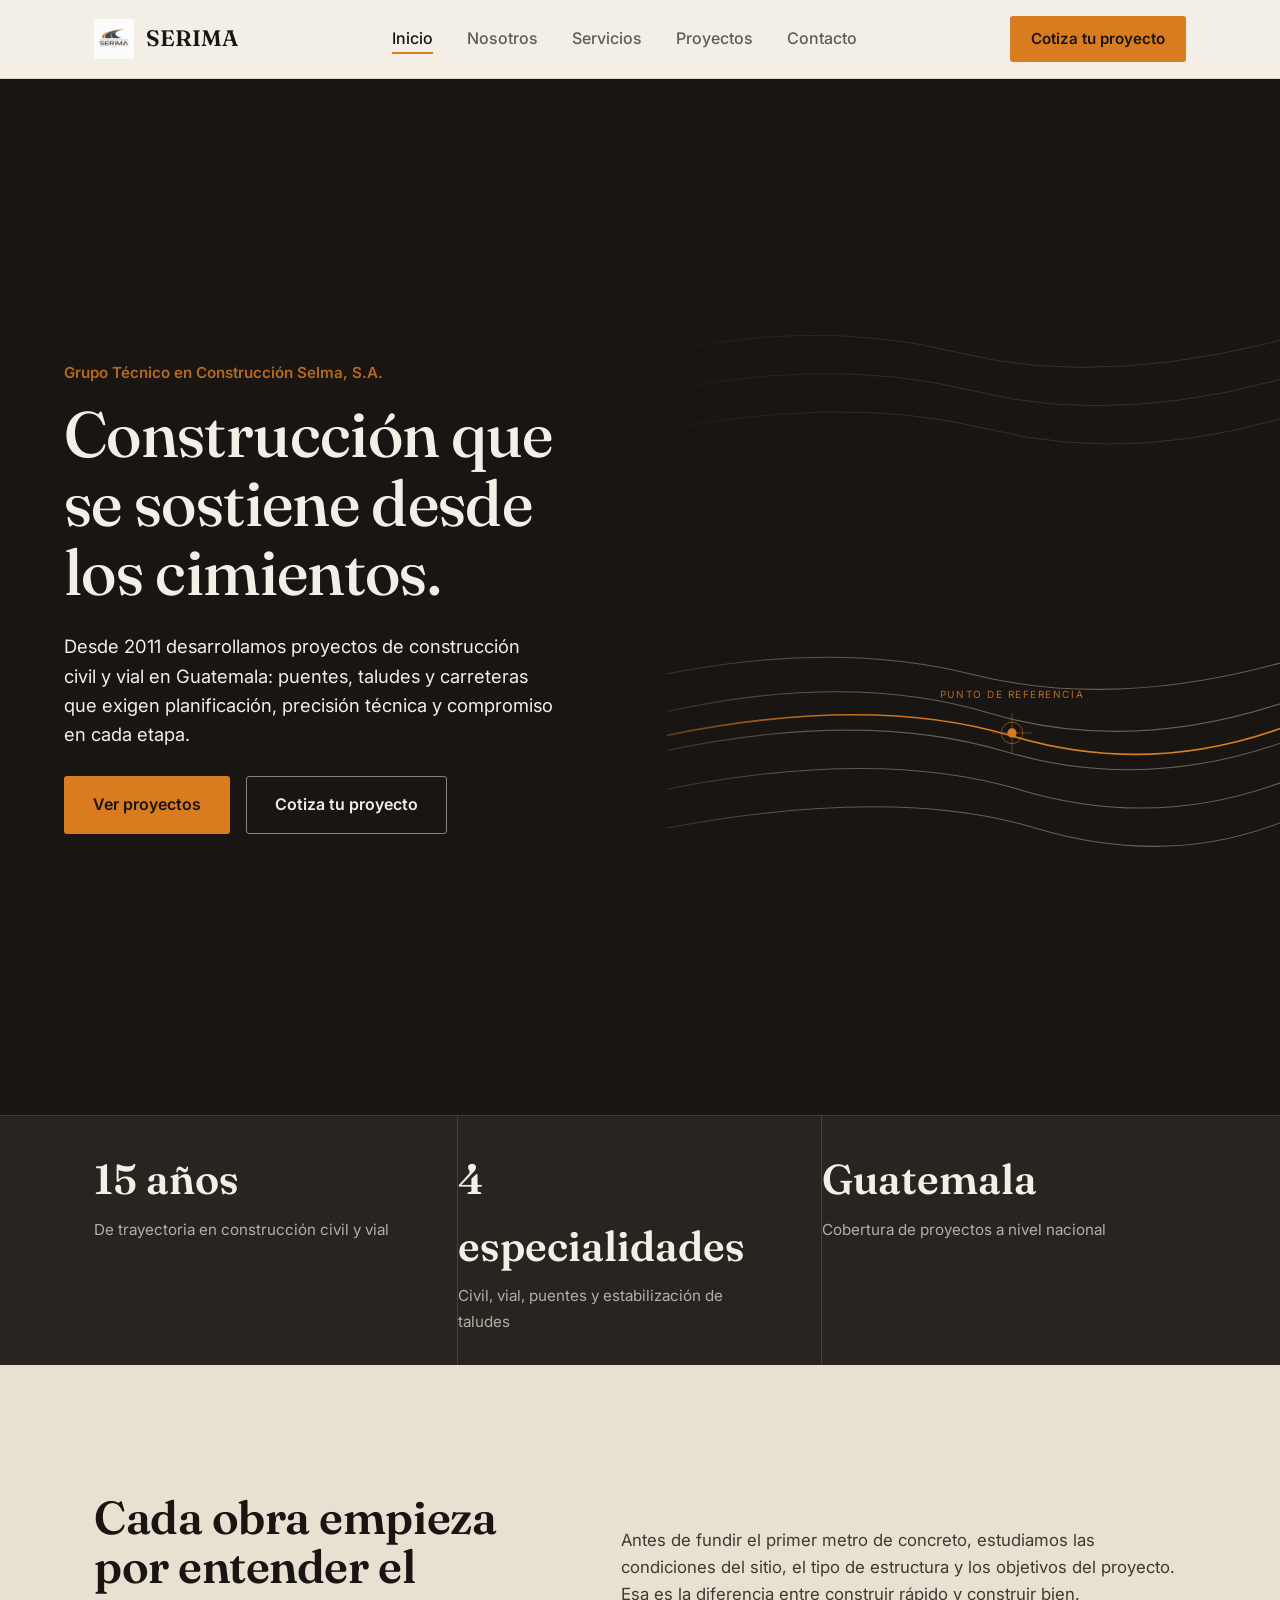
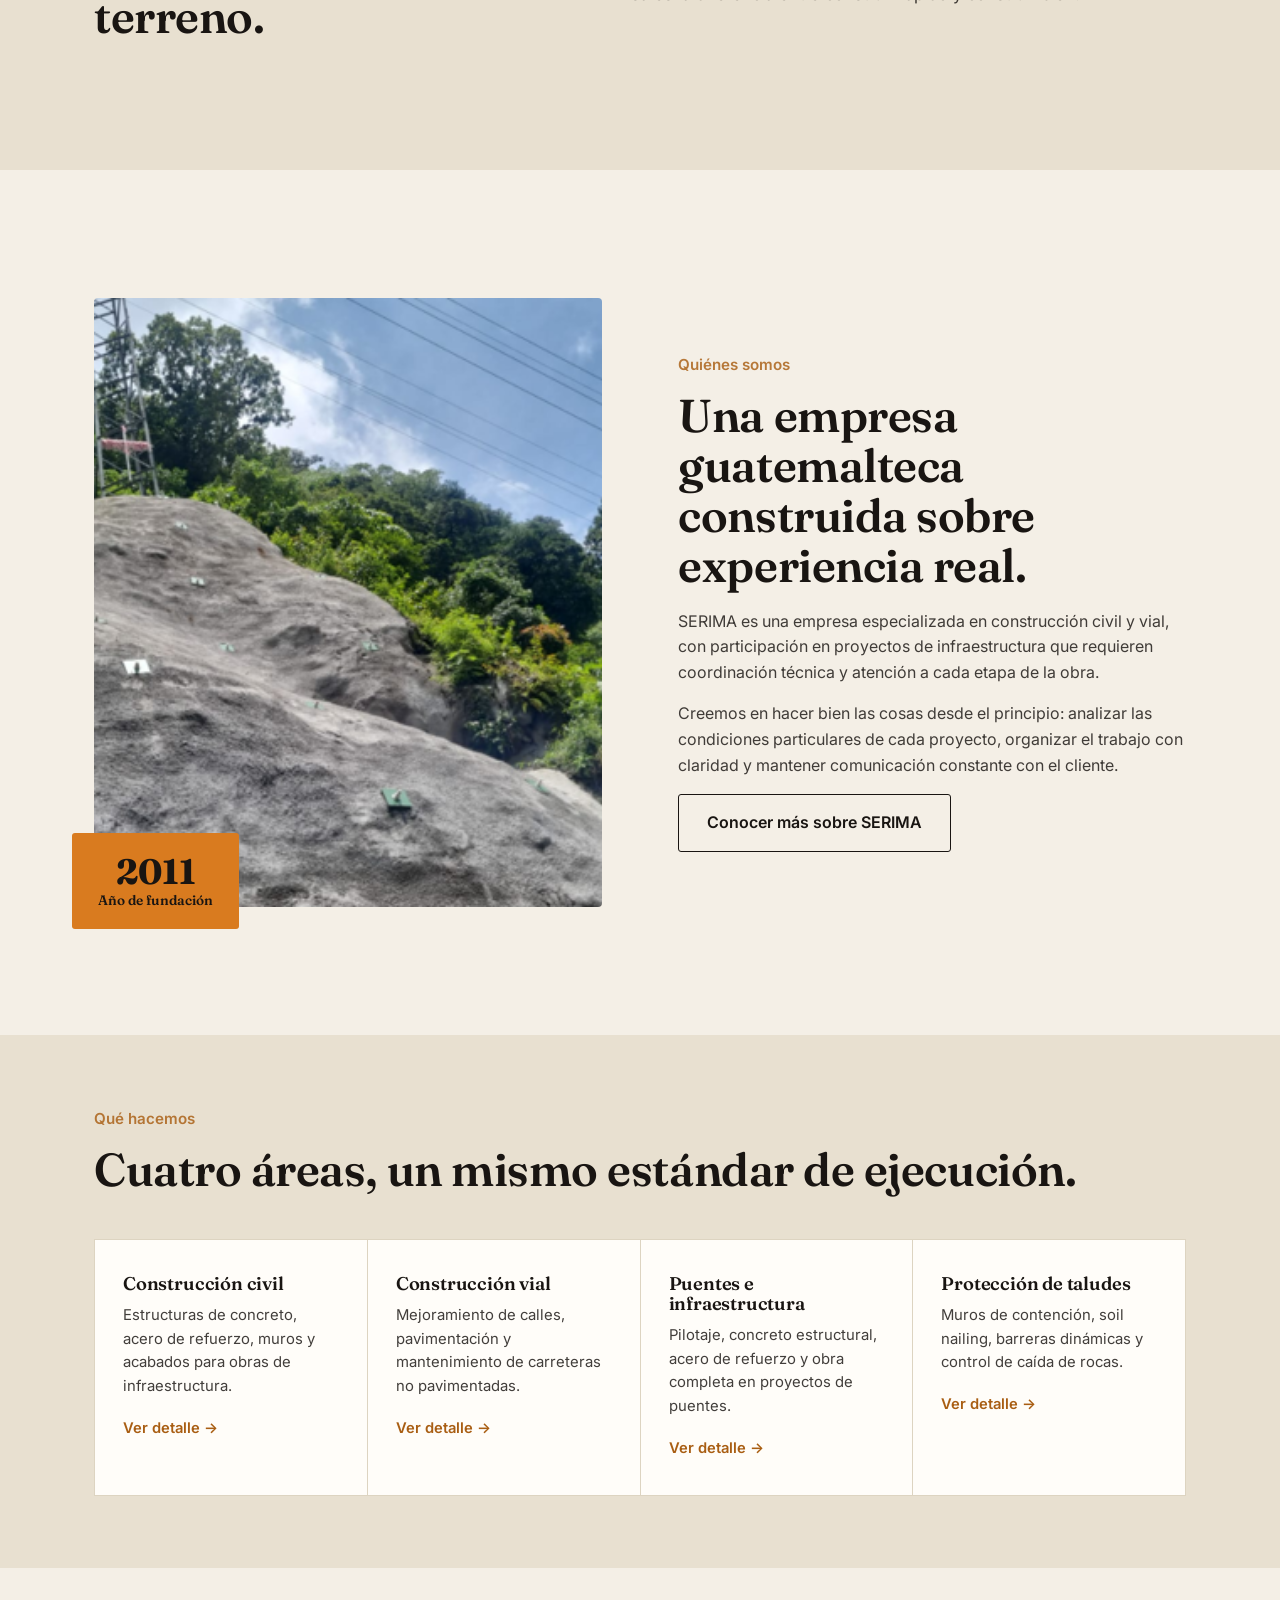
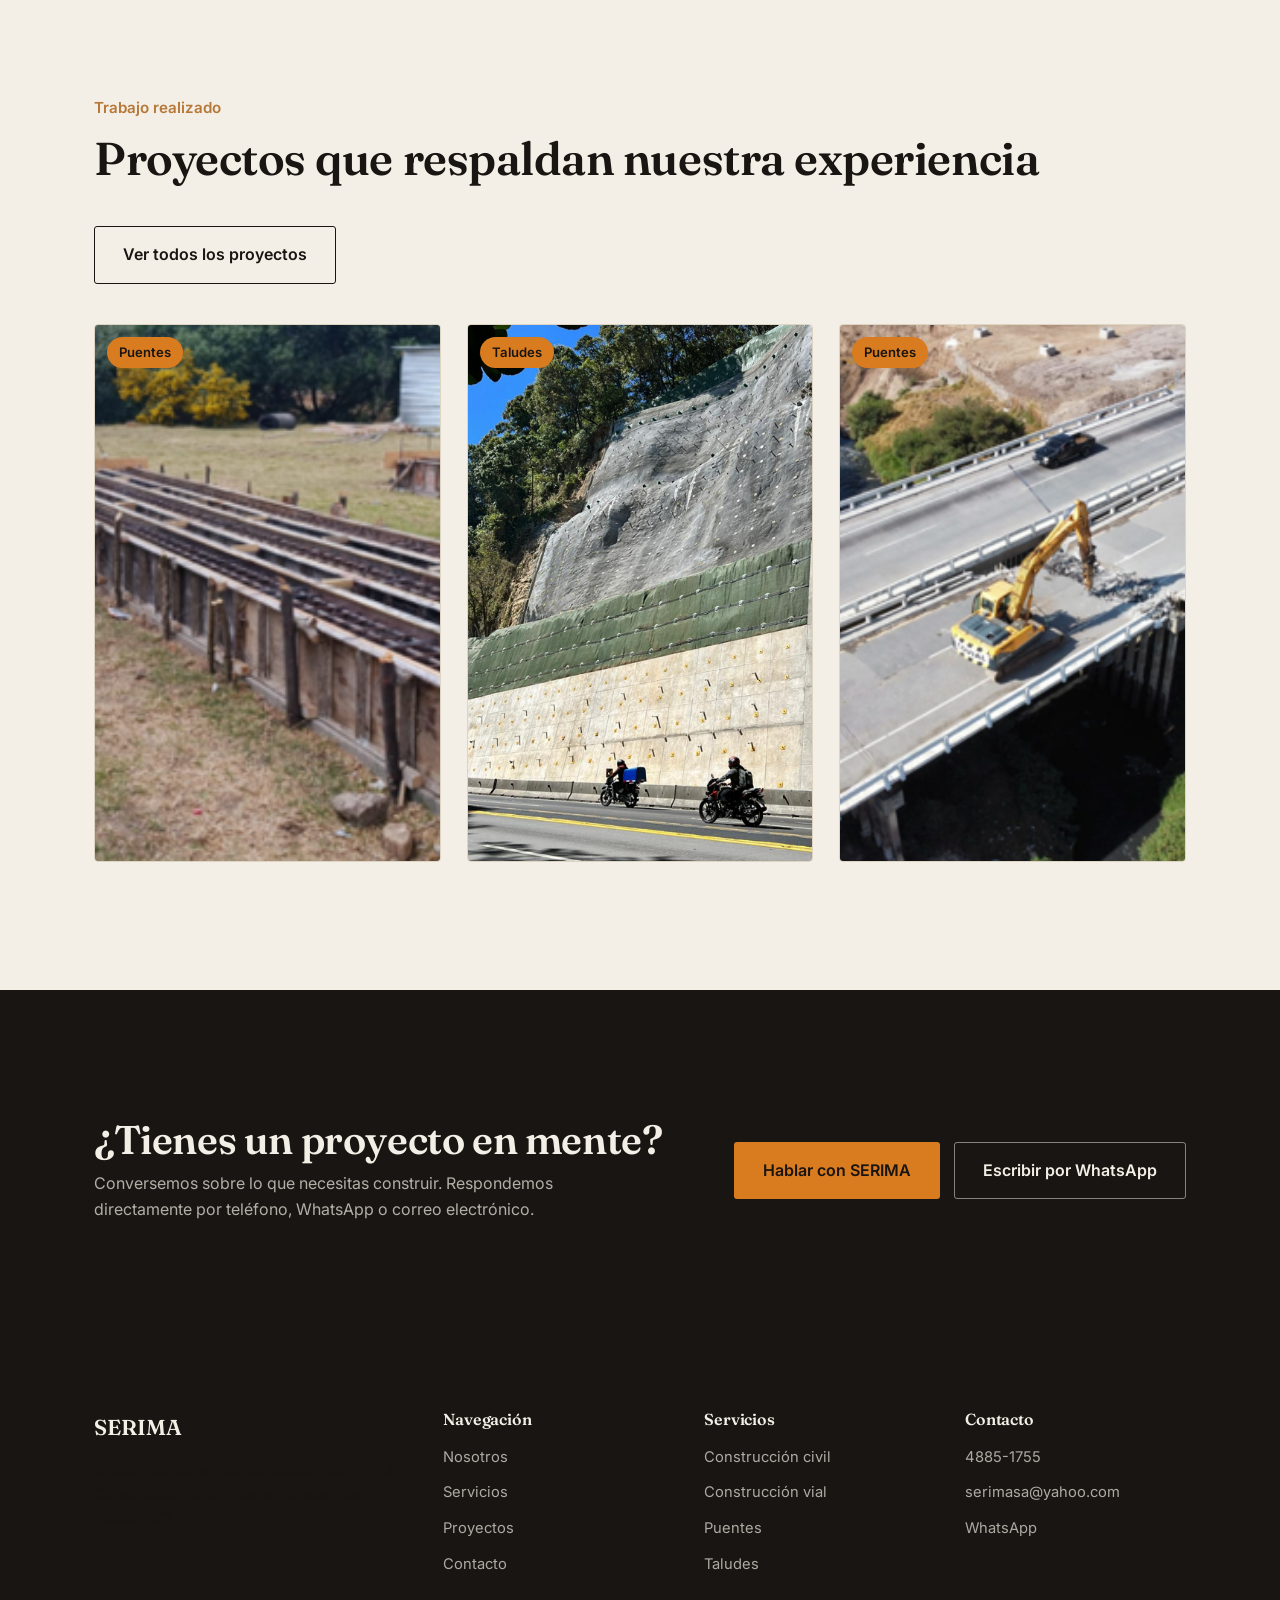
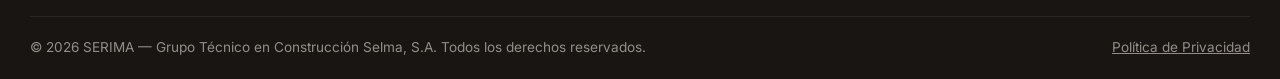
==== commit 1f88cbea: "Update index.html" ====
--- a/index.html
+++ b/index.html
@@ -79,9 +79,29 @@
           <a href="contacto.html" class="btn btn-outline-light">Cotiza tu proyecto</a>
         </div>
       </div>
-      <div class="hero-media">
-        <img src="recursos/bateria de pilotes hincados y colocados a plomo.png" alt="Batería de pilotes hincados y aplomados, proyecto Puente Samalá" loading="eager">
-      </div>
+<div class="hero-media hero-media-graphic">
+  <svg viewBox="0 0 800 900" preserveAspectRatio="xMidYMid slice" aria-hidden="true" focusable="false">
+    <rect x="0" y="0" width="800" height="900" fill="var(--basalt)"></rect>
+    <g fill="none" stroke="var(--clay-soft)" stroke-width="1.4" opacity="0.55">
+      <path d="M -50 620 Q 200 560 400 610 T 850 580"></path>
+      <path d="M -50 670 Q 220 600 420 660 T 850 630"></path>
+      <path d="M -50 720 Q 240 650 440 710 T 850 680"></path>
+      <path d="M -50 770 Q 260 700 460 760 T 850 730"></path>
+      <path d="M -50 820 Q 280 750 480 810 T 850 780"></path>
+    </g>
+    <g fill="none" stroke="var(--stone)" stroke-width="1" opacity="0.16">
+      <path d="M -50 200 Q 180 140 380 190 T 850 160"></path>
+      <path d="M -50 250 Q 200 190 400 240 T 850 210"></path>
+      <path d="M -50 300 Q 220 240 420 290 T 850 260"></path>
+    </g>
+    <path d="M -50 700 Q 250 630 450 690 T 850 660" fill="none" stroke="var(--amber)" stroke-width="2.2"></path>
+    <circle cx="450" cy="686" r="6" fill="var(--amber)"></circle>
+    <circle cx="450" cy="686" r="14" fill="none" stroke="var(--amber)" stroke-width="1.2" opacity="0.6"></circle>
+    <line x1="450" y1="660" x2="450" y2="712" stroke="var(--amber)" stroke-width="1" opacity="0.5"></line>
+    <line x1="424" y1="686" x2="476" y2="686" stroke="var(--amber)" stroke-width="1" opacity="0.5"></line>
+    <text x="450" y="640" text-anchor="middle" font-family="Inter, sans-serif" font-size="13" letter-spacing="2" fill="var(--amber)" opacity="0.85">PUNTO DE REFERENCIA</text>
+  </svg>
+</div>
     </div>
   </section>
 
--- a/styles.css
+++ b/styles.css
@@ -1,34 +1,40 @@
 /* =========================================================
    SERIMA — Grupo Técnico en Construcción Selma, S.A.
-   Hoja de estilos principal
-
-   Concepto: el sitio se lee como un juego de planos técnicos.
-   Cada sección es una "lámina" (título con código L-0X), con
-   el acento en el naranja de seguridad y azul de plano, sobre
-   un fondo de papel técnico. Tipografía condensada para
-   titulares (señalética / rotulado de obra) y Plex para el
-   cuerpo y los datos técnicos.
-   ========================================================= */
+   Sistema visual
+
+   Dirección: la empresa construye sobre terreno real —
+   pilotes que buscan roca firme, taludes que se leen como
+   curvas de nivel, carreteras que trazan una línea sobre el
+   territorio. La identidad toma esa idea (topografía y
+   asentamiento) en vez del recurso típico de "plano azul
+   con retícula". Fondo cálido tipo piedra, un serif con
+   carácter para los titulares, un accente ámbar de
+   señalización usado con moderación, y curvas de nivel como
+   único motivo gráfico recurrente.
+   ========================================================= */
+
+@import url('https://fonts.googleapis.com/css2?family=Fraunces:opsz,wght@9..144,400;9..144,500;9..144,600;9..144,700&family=Inter:wght@400;500;600;700&display=swap');
 
 :root {
-  --paper: #eeeae2;
-  --paper-deep: #e2ddd0;
-  --ink: #201d1a;
-  --steel: #37536b;
-  --steel-deep: #223546;
-  --safety: #de5b25;
-  --safety-deep: #b4441a;
-  --concrete: #8d897d;
-  --line: #c9c1af;
-  --white: #ffffff;
-
-  --font-display: "Barlow Condensed", "Arial Narrow", sans-serif;
-  --font-body: "IBM Plex Sans", "Segoe UI", sans-serif;
-  --font-mono: "IBM Plex Mono", "Courier New", monospace;
-
-  --maxw: 1240px;
+  --basalt: #191512;
+  --basalt-soft: #2a2420;
+  --stone: #f4efe6;
+  --stone-deep: #e8e0d0;
+  --card: #fffdf9;
+  --clay: #6b6255;
+  --clay-soft: #a89f8e;
+  --line: #ddd4c1;
+  --amber: #d97b1f;
+  --amber-deep: #a95e13;
+  --pine: #445641;
+
+  --font-display: "Fraunces", Georgia, serif;
+  --font-body: "Inter", "Segoe UI", sans-serif;
+
+  --maxw: 1220px;
   --gutter: clamp(20px, 5vw, 64px);
-  --section-space: clamp(56px, 8vw, 108px);
+  --space-lg: clamp(72px, 10vw, 132px);
+  --space-md: clamp(40px, 6vw, 72px);
 }
 
 * { box-sizing: border-box; }
@@ -46,525 +52,482 @@
 body {
   margin: 0;
   font-family: var(--font-body);
-  color: var(--ink);
-  background: var(--paper);
+  color: var(--basalt);
+  background: var(--stone);
   line-height: 1.6;
   -webkit-font-smoothing: antialiased;
 }
 
-h1, h2, h3, h4 { font-family: var(--font-display); font-weight: 600; line-height: 1.05; margin: 0 0 0.4em; }
-h2 { font-size: clamp(1.9rem, 3.4vw, 2.7rem); }
-h3 { font-size: 1.3rem; }
-
-p { margin: 0 0 1em; max-width: 62ch; color: var(--ink); opacity: 0.82; }
+h1, h2, h3, h4 {
+  font-family: var(--font-display);
+  font-weight: 600;
+  line-height: 1.08;
+  letter-spacing: -0.01em;
+  margin: 0 0 0.4em;
+  color: var(--basalt);
+}
+h1 { font-size: clamp(2.6rem, 5vw, 4.4rem); font-weight: 500; }
+h2 { font-size: clamp(2rem, 3.6vw, 3rem); }
+h3 { font-size: 1.35rem; font-weight: 600; }
+
+p { margin: 0 0 1em; max-width: 62ch; color: var(--basalt); opacity: 0.82; }
+.eyebrow { font-family: var(--font-body); font-weight: 600; font-size: 0.95rem; color: var(--amber-deep); margin: 0 0 14px; }
 
 a { color: inherit; }
 img { max-width: 100%; display: block; }
+ul { padding: 0; margin: 0; }
+li { list-style: none; }
 
 .container { max-width: var(--maxw); margin: 0 auto; padding-left: var(--gutter); padding-right: var(--gutter); }
-section { padding-top: var(--section-space); padding-bottom: var(--section-space); }
-
-a:focus-visible, button:focus-visible {
-  outline: 2px solid var(--safety);
+section { padding-top: var(--space-lg); padding-bottom: var(--space-lg); }
+.section-tight { padding-top: var(--space-md); padding-bottom: var(--space-md); }
+
+a:focus-visible, button:focus-visible, input:focus-visible, textarea:focus-visible {
+  outline: 2px solid var(--amber);
   outline-offset: 3px;
 }
 
 .skip-link {
+  position: absolute; left: -9999px; top: 0;
+  background: var(--basalt); color: var(--stone);
+  padding: 12px 20px; z-index: 200;
+}
+.skip-link:focus { left: 0; }
+
+/* Motivo gráfico: curva de nivel — se usa como firma visual puntual,
+   no como fondo repetido en cada sección. */
+.contour {
   position: absolute;
-  left: -9999px;
-  top: 0;
-  background: var(--ink);
-  color: var(--white);
-  padding: 12px 20px;
-  z-index: 200;
-}
-.skip-link:focus { left: 0; }
-
-/* "Lámina" tag used to open a section — varies placement per section
-   rather than repeating one identical eyebrow treatment everywhere. */
-.sheet-tag {
-  display: inline-block;
-  font-family: var(--font-mono);
-  font-size: 0.78rem;
-  color: var(--steel);
-  border: 1px solid var(--line);
-  padding: 4px 10px;
-  margin: 0 0 18px;
-  background: var(--white);
-}
-
-/* Buttons */
+  pointer-events: none;
+  opacity: 0.5;
+}
+
+/* =========================================================
+   BOTONES
+   ========================================================= */
 .btn {
   display: inline-flex;
   align-items: center;
   gap: 10px;
-  padding: 13px 26px;
-  font-family: var(--font-display);
-  font-size: 1.05rem;
+  padding: 15px 28px;
+  font-family: var(--font-body);
+  font-size: 1rem;
   font-weight: 600;
   text-decoration: none;
+  border-radius: 3px;
   border: 1px solid transparent;
   cursor: pointer;
-  transition: background 0.2s ease, color 0.2s ease, border-color 0.2s ease;
-}
-.btn-primary { background: var(--safety); color: var(--white); }
-.btn-primary:hover { background: var(--safety-deep); }
-.btn-secondary { background: transparent; color: var(--ink); border-color: var(--ink); }
-.btn-secondary:hover { background: var(--ink); color: var(--paper); }
+  transition: background 0.2s ease, color 0.2s ease, border-color 0.2s ease, transform 0.15s ease;
+}
+.btn-primary { background: var(--amber); color: var(--basalt); }
+.btn-primary:hover { background: var(--amber-deep); color: var(--stone); transform: translateY(-1px); }
+.btn-outline { background: transparent; color: var(--basalt); border-color: var(--basalt); }
+.btn-outline:hover { background: var(--basalt); color: var(--stone); }
+.btn-outline-light { background: transparent; color: var(--stone); border-color: rgba(244,239,230,0.5); }
+.btn-outline-light:hover { background: var(--stone); color: var(--basalt); }
+.btn-block { width: 100%; justify-content: center; }
 
 /* =========================================================
    HEADER
    ========================================================= */
 .site-header {
-  position: sticky;
-  top: 0;
-  z-index: 100;
-  background: rgba(238, 234, 226, 0.9);
-  backdrop-filter: saturate(160%) blur(8px);
+  position: sticky; top: 0; z-index: 100;
+  background: rgba(244, 239, 230, 0.92);
+  backdrop-filter: saturate(160%) blur(10px);
   border-bottom: 1px solid var(--line);
-  transition: background 0.2s ease;
 }
 .site-header .container {
-  display: flex;
-  align-items: center;
-  justify-content: space-between;
-  padding-top: 14px;
-  padding-bottom: 14px;
-}
-.site-logo { display: flex; align-items: center; gap: 12px; text-decoration: none; color: var(--ink); }
-.site-logo img { height: 38px; width: auto; }
-.site-logo-text { font-family: var(--font-display); font-weight: 700; font-size: 1.3rem; letter-spacing: 0.01em; }
-
-.main-nav ul { display: flex; gap: 30px; list-style: none; margin: 0; padding: 0; }
+  display: flex; align-items: center; justify-content: space-between;
+  padding-top: 16px; padding-bottom: 16px;
+}
+.site-logo { display: flex; align-items: center; gap: 12px; text-decoration: none; color: var(--basalt); }
+.site-logo img { height: 40px; width: auto; border-radius: 2px; }
+.site-logo-text { font-family: var(--font-display); font-weight: 600; font-size: 1.4rem; }
+
+.main-nav ul { display: flex; gap: 34px; }
 .main-nav a {
-  text-decoration: none;
-  font-family: var(--font-display);
-  font-size: 1.05rem;
-  color: var(--ink);
-  opacity: 0.72;
+  text-decoration: none; font-size: 1rem; font-weight: 500;
+  color: var(--basalt); opacity: 0.68; position: relative;
   transition: opacity 0.2s ease;
 }
-.main-nav a:hover { opacity: 1; color: var(--safety); }
+.main-nav a::after {
+  content: ""; position: absolute; left: 0; right: 0; bottom: -6px;
+  height: 2px; background: var(--amber);
+  transform: scaleX(0); transform-origin: left; transition: transform 0.25s ease;
+}
+.main-nav a:hover { opacity: 1; }
+.main-nav a:hover::after { transform: scaleX(1); }
+.main-nav a[aria-current="page"] { opacity: 1; }
+.main-nav a[aria-current="page"]::after { transform: scaleX(1); }
 
 .header-cta { display: flex; align-items: center; gap: 18px; }
-.header-cta .btn { padding: 9px 20px; font-size: 0.95rem; }
+.header-cta .btn { padding: 10px 20px; font-size: 0.95rem; }
 
 .nav-toggle { display: none; background: none; border: none; cursor: pointer; padding: 6px; }
-.nav-toggle span { display: block; width: 24px; height: 2px; background: var(--ink); margin: 5px 0; transition: transform 0.2s ease, opacity 0.2s ease; }
+.nav-toggle span { display: block; width: 24px; height: 2px; background: var(--basalt); margin: 5px 0; transition: transform 0.2s ease, opacity 0.2s ease; }
 .site-header.nav-open .nav-toggle span:nth-child(1) { transform: translateY(7px) rotate(45deg); }
 .site-header.nav-open .nav-toggle span:nth-child(2) { opacity: 0; }
 .site-header.nav-open .nav-toggle span:nth-child(3) { transform: translateY(-7px) rotate(-45deg); }
 
 /* =========================================================
-   HERO
+   HERO (portada interior — imagen + texto)
+   ========================================================= */
+.page-hero {
+  background: var(--basalt);
+  color: var(--stone);
+  position: relative;
+  overflow: hidden;
+  padding-top: clamp(64px, 10vw, 108px);
+  padding-bottom: clamp(56px, 8vw, 92px);
+}
+.page-hero .container { position: relative; z-index: 2; }
+.page-hero h1 { color: var(--stone); }
+.page-hero p { color: var(--stone); opacity: 0.78; max-width: 56ch; }
+.page-hero-tag { font-weight: 600; color: var(--amber); margin-bottom: 16px; font-size: 1rem; }
+
+/* =========================================================
+   HERO — PORTADA PRINCIPAL (index)
    ========================================================= */
 .hero {
   position: relative;
-  padding-top: clamp(40px, 7vw, 84px);
-  padding-bottom: clamp(40px, 7vw, 84px);
-  background-image:
-    linear-gradient(var(--line) 1px, transparent 1px),
-    linear-gradient(90deg, var(--line) 1px, transparent 1px);
-  background-size: 40px 40px;
-  background-position: center top;
-  background-color: var(--paper);
-  -webkit-mask-image: linear-gradient(to bottom, black 0%, black 82%, transparent 100%);
-  mask-image: linear-gradient(to bottom, black 0%, black 82%, transparent 100%);
+  background: var(--basalt);
+  color: var(--stone);
+  overflow: hidden;
 }
 .hero-grid {
   display: grid;
-  grid-template-columns: 1.05fr 0.95fr;
-  gap: clamp(32px, 5vw, 72px);
-  align-items: center;
-}
+  grid-template-columns: 1fr 0.92fr;
+  min-height: min(88vh, 780px);
+}
+.hero-copy {
+  display: flex;
+  flex-direction: column;
+  justify-content: center;
+  padding: clamp(48px, 6vw, 0px) var(--gutter);
+  max-width: 620px;
+}
+.hero-copy .eyebrow { color: var(--amber); }
 .hero-copy h1 {
-  font-size: clamp(2.6rem, 5.2vw, 4.2rem);
-  margin-bottom: 0.35em;
-  opacity: 0;
-  animation: rise 0.7s ease 0.05s forwards;
+  color: var(--stone);
+  clip-path: inset(0 0 100% 0);
+  animation: reveal-up 0.9s cubic-bezier(.19,1,.22,1) 0.15s forwards;
 }
 .hero-copy .lede {
-  font-size: 1.15rem;
-  max-width: 46ch;
-  opacity: 0;
-  animation: rise 0.7s ease 0.2s forwards;
+  color: var(--stone); opacity: 0;
+  max-width: 46ch; font-size: 1.15rem;
+  animation: fade-in 0.8s ease 0.6s forwards;
 }
 .hero-actions {
-  display: flex;
-  gap: 16px;
-  flex-wrap: wrap;
-  margin: 26px 0 40px;
-  opacity: 0;
-  animation: rise 0.7s ease 0.35s forwards;
-}
-
-.title-block {
-  display: grid;
-  grid-template-columns: repeat(4, auto);
-  gap: 0;
-  border-top: 1px solid var(--ink);
-  border-bottom: 1px solid var(--ink);
-  margin: 0;
-  opacity: 0;
-  animation: rise 0.7s ease 0.5s forwards;
-}
-.title-block > div {
-  padding: 12px 20px 12px 0;
-  border-right: 1px solid var(--line);
-}
-.title-block > div:last-child { border-right: none; padding-right: 0; }
-.title-block dt { font-family: var(--font-mono); font-size: 0.72rem; color: var(--concrete); margin: 0 0 4px; }
-.title-block dd { font-family: var(--font-display); font-size: 1.15rem; margin: 0; }
-
+  display: flex; gap: 16px; flex-wrap: wrap; margin: 8px 0 0;
+  opacity: 0; animation: fade-in 0.8s ease 0.8s forwards;
+}
 .hero-media {
   position: relative;
-  margin: 0;
-  opacity: 0;
-  animation: rise 0.7s ease 0.3s forwards;
-}
-.hero-media img { width: 100%; aspect-ratio: 4/5; object-fit: cover; background: var(--paper-deep); }
-.hero-media figcaption {
-  display: flex;
-  gap: 10px;
-  align-items: baseline;
-  font-family: var(--font-mono);
-  font-size: 0.78rem;
-  color: var(--concrete);
-  margin-top: 10px;
-}
-.hero-media figcaption span { color: var(--safety); }
-.crop { position: absolute; width: 22px; height: 22px; border: 2px solid var(--safety); z-index: 2; }
-.crop-tl { top: -9px; left: -9px; border-right: none; border-bottom: none; }
-.crop-br { bottom: 33px; right: -9px; border-left: none; border-top: none; }
-
-@keyframes rise {
-  from { opacity: 0; transform: translateY(14px); }
-  to { opacity: 1; transform: translateY(0); }
-}
+  min-height: 320px;
+  clip-path: inset(0 0 0 100%);
+  animation: reveal-left 1s cubic-bezier(.19,1,.22,1) 0.1s forwards;
+}
+.hero-media img { width: 100%; height: 100%; object-fit: cover; }
+.hero-media::after {
+  content: "";
+  position: absolute; inset: 0;
+  background: linear-gradient(100deg, var(--basalt) 0%, rgba(25,21,18,0.15) 30%, rgba(25,21,18,0) 55%);
+}
+
+@keyframes reveal-up { to { clip-path: inset(0 0 0% 0); } }
+@keyframes reveal-left { to { clip-path: inset(0 0 0 0%); } }
+@keyframes fade-in { to { opacity: 1; } }
 @media (prefers-reduced-motion: reduce) {
-  .hero-copy h1, .hero-copy .lede, .hero-actions, .title-block, .hero-media { animation: none; opacity: 1; }
-}
-
-/* =========================================================
-   STATEMENT BAND
-   ========================================================= */
-.statement { background: var(--steel-deep); color: var(--paper); }
-.statement-grid { display: grid; grid-template-columns: 1fr 1fr; gap: clamp(24px, 5vw, 64px); align-items: center; }
-.statement h2 { color: var(--paper); font-size: clamp(1.8rem, 3.4vw, 2.6rem); margin: 0; }
-.statement p { color: var(--paper); opacity: 0.78; margin: 0; max-width: 52ch; }
-
-/* =========================================================
-   ABOUT
-   ========================================================= */
-.about-grid { display: grid; grid-template-columns: 0.85fr 1.15fr; gap: clamp(32px, 6vw, 80px); }
-.about-figure { display: flex; flex-direction: column; gap: 14px; }
-.about-figure .since { font-family: var(--font-display); font-size: 5rem; color: var(--safety); line-height: 1; }
-.about-figure .since-label { font-size: 0.98rem; color: var(--concrete); max-width: 20ch; }
-
-.about-copy blockquote {
-  margin: 24px 0;
-  padding: 4px 0 4px 22px;
-  border-left: 3px solid var(--safety);
-  font-family: var(--font-display);
-  font-size: 1.3rem;
-  font-weight: 500;
-  font-style: normal;
-  color: var(--ink);
-  max-width: 46ch;
-}
-
-.chips-label { font-family: var(--font-mono); font-size: 0.85rem; color: var(--concrete); margin-top: 48px; }
-.chip-list { list-style: none; margin: 14px 0 0; padding: 0; display: flex; flex-wrap: wrap; gap: 10px; }
-.chip-list li {
-  font-size: 0.92rem;
-  padding: 8px 14px;
-  border: 1px solid var(--line);
-  background: var(--white);
-}
-
-/* =========================================================
-   SERVICES / EXPERIENCIA
-   ========================================================= */
-.services-grid {
-  display: grid;
-  grid-template-columns: repeat(4, 1fr);
-  gap: 1px;
-  background: var(--line);
-  margin-top: 36px;
-  border: 1px solid var(--line);
-}
-.service-card { background: var(--paper); padding: 32px 28px; transition: background 0.2s ease; }
-.service-card:hover { background: var(--white); }
-.service-card .code { display: block; font-family: var(--font-mono); color: var(--safety); font-size: 0.85rem; margin-bottom: 20px; }
-.service-card h3 { margin-bottom: 10px; }
-.service-card p { font-size: 0.95rem; margin-bottom: 0; max-width: 34ch; }
-
-.traits-block { margin-top: var(--section-space); }
-.traits-list {
-  margin: 20px 0 0;
+  .hero-copy h1, .hero-copy .lede, .hero-actions, .hero-media { animation: none; opacity: 1; clip-path: none; }
+}
+
+/* Franja de cifras bajo el hero */
+.stat-rail {
+  background: var(--basalt-soft);
+  border-top: 1px solid rgba(244,239,230,0.12);
+}
+.stat-rail .container {
   display: grid;
   grid-template-columns: repeat(3, 1fr);
-  border-top: 1px solid var(--line);
-}
-.traits-list > div {
-  padding: 22px 26px 22px 0;
-  border-bottom: 1px solid var(--line);
-}
-.traits-list > div:nth-child(3n) { padding-right: 0; }
-.traits-list dt { font-family: var(--font-display); font-size: 1.15rem; margin-bottom: 6px; }
-.traits-list dd { margin: 0; font-size: 0.92rem; color: var(--concrete); max-width: 32ch; }
-
-/* =========================================================
-   ENFOQUE / PROCESS RAIL
-   ========================================================= */
-.approach-lede { margin-top: 4px; max-width: 60ch; }
-.process-rail {
-  list-style: none;
-  margin: 48px 0 0;
-  padding: 0;
-  display: grid;
-  grid-template-columns: repeat(5, 1fr);
-  gap: 24px;
-  position: relative;
-}
-.process-rail::before {
-  content: "";
-  position: absolute;
-  top: 14px;
-  left: 0;
-  right: 0;
-  height: 1px;
-  background: var(--line);
-}
-.process-rail li { position: relative; padding-top: 40px; }
-.process-rail .step-index {
-  position: absolute;
-  top: 0;
-  left: 0;
-  font-family: var(--font-mono);
-  font-size: 0.85rem;
-  color: var(--white);
-  background: var(--safety);
-  width: 28px;
-  height: 28px;
-  display: flex;
-  align-items: center;
-  justify-content: center;
-}
-.process-rail h3 { font-size: 1.15rem; margin-bottom: 6px; }
-.process-rail p { font-size: 0.9rem; margin-bottom: 0; max-width: 26ch; }
-
-/* =========================================================
-   PROJECTS
-   ========================================================= */
-.projects-header {
-  display: flex;
-  justify-content: space-between;
-  align-items: flex-end;
-  flex-wrap: wrap;
-  gap: 24px;
-  margin-bottom: 36px;
+}
+.stat-rail .stat {
+  padding: 30px var(--gutter) 30px 0;
+  border-right: 1px solid rgba(244,239,230,0.14);
+}
+.stat-rail .stat:last-child { border-right: none; padding-right: 0; }
+.stat-rail .stat strong {
+  display: block; font-family: var(--font-display); font-weight: 600;
+  font-size: clamp(2rem, 3.4vw, 2.6rem); color: var(--stone); margin-bottom: 4px;
+}
+.stat-rail .stat span { color: var(--stone); opacity: 0.68; font-size: 0.95rem; }
+
+/* =========================================================
+   FRASE / STATEMENT
+   ========================================================= */
+.statement { background: var(--stone-deep); }
+.statement-grid { display: grid; grid-template-columns: 0.9fr 1.1fr; gap: clamp(28px, 5vw, 64px); align-items: center; }
+.statement h2 { margin: 0; }
+.statement p { margin: 0; max-width: 54ch; font-size: 1.05rem; }
+
+/* =========================================================
+   SPLIT (imagen + texto) — usado en Nosotros / index
+   ========================================================= */
+.split { display: grid; grid-template-columns: 1fr 1fr; gap: clamp(32px, 6vw, 80px); align-items: center; }
+.split.reverse .split-media { order: 2; }
+.split-media { position: relative; }
+.split-media img { width: 100%; aspect-ratio: 5/6; object-fit: cover; border-radius: 4px; }
+.split-media .badge {
+  position: absolute; bottom: -22px; left: -22px;
+  background: var(--amber); color: var(--basalt);
+  padding: 20px 26px; border-radius: 3px;
+  font-family: var(--font-display); text-align: center; line-height: 1.1;
+}
+.split-media .badge strong { display: block; font-size: 2.2rem; }
+.split-media .badge span { font-size: 0.85rem; font-weight: 600; }
+.split-copy blockquote {
+  margin: 26px 0; padding: 2px 0 2px 22px; border-left: 3px solid var(--amber);
+  font-family: var(--font-display); font-size: 1.35rem; font-weight: 500; color: var(--basalt);
+  max-width: 46ch;
+}
+
+/* =========================================================
+   VALORES / CHIPS
+   ========================================================= */
+.values-grid {
+  display: grid; grid-template-columns: repeat(3, 1fr); gap: 1px;
+  background: var(--line); border: 1px solid var(--line); margin-top: 40px;
+}
+.value-card { background: var(--card); padding: 32px 30px; }
+.value-card h3 { margin-bottom: 8px; font-size: 1.2rem; }
+.value-card p { font-size: 0.95rem; margin-bottom: 0; }
+
+.chips-label { font-weight: 600; color: var(--clay); margin-top: 8px; }
+.chip-list { display: flex; flex-wrap: wrap; gap: 10px; margin-top: 16px; }
+.chip-list li {
+  font-size: 0.92rem; padding: 9px 16px; border: 1px solid var(--line);
+  background: var(--card); border-radius: 20px;
+}
+
+/* =========================================================
+   SERVICIOS
+   ========================================================= */
+.services-list { margin-top: 44px; display: grid; gap: 1px; background: var(--line); border-top: 1px solid var(--line); border-bottom: 1px solid var(--line); }
+.service-row {
+  background: var(--stone); display: grid; grid-template-columns: 0.9fr 1.5fr 1fr; gap: 32px;
+  padding: 38px 4px; align-items: start;
+}
+.service-row h3 { margin-bottom: 0; }
+.service-row .service-desc p { margin-bottom: 12px; font-size: 0.98rem; }
+.service-row .service-items { display: flex; flex-direction: column; gap: 8px; }
+.service-row .service-items li {
+  font-size: 0.92rem; color: var(--clay); padding-left: 16px; position: relative;
+}
+.service-row .service-items li::before {
+  content: ""; position: absolute; left: 0; top: 0.6em; width: 6px; height: 6px;
+  background: var(--amber); border-radius: 50%;
+}
+
+/* Tarjetas de servicio compactas (usadas en index) */
+.services-grid-compact { display: grid; grid-template-columns: repeat(4, 1fr); gap: 1px; background: var(--line); border: 1px solid var(--line); margin-top: 44px; }
+.service-card-compact { background: var(--card); padding: 34px 28px; transition: background 0.2s ease; }
+.service-card-compact:hover { background: var(--stone-deep); }
+.service-card-compact h3 { font-size: 1.15rem; margin-bottom: 10px; }
+.service-card-compact p { font-size: 0.93rem; margin-bottom: 16px; }
+.service-card-compact a { font-weight: 600; font-size: 0.92rem; color: var(--amber-deep); text-decoration: none; }
+.service-card-compact a:hover { text-decoration: underline; }
+
+/* =========================================================
+   PROCESO (sí es secuencia real → numeración justificada)
+   ========================================================= */
+.process-list { margin-top: 48px; display: grid; gap: 0; }
+.process-item {
+  display: grid; grid-template-columns: 90px 1fr; gap: 28px;
+  padding: 26px 0; border-top: 1px solid var(--line);
+}
+.process-list .process-item:last-child { border-bottom: 1px solid var(--line); }
+.process-item .num { font-family: var(--font-display); font-size: 2.2rem; color: var(--amber); font-weight: 500; }
+.process-item h3 { margin-bottom: 6px; }
+.process-item p { margin-bottom: 0; max-width: 60ch; }
+
+/* =========================================================
+   PROYECTOS — grid
+   ========================================================= */
+.projects-toolbar {
+  display: flex; justify-content: space-between; align-items: flex-end; flex-wrap: wrap; gap: 24px;
+  margin-bottom: 40px;
 }
 .filter-bar { display: flex; flex-wrap: wrap; gap: 10px; }
 .filter-btn {
-  font-family: var(--font-display);
-  font-size: 1rem;
-  padding: 8px 18px;
-  background: var(--white);
-  border: 1px solid var(--line);
-  cursor: pointer;
-  color: var(--ink);
-  opacity: 0.75;
+  font-family: var(--font-body); font-weight: 600; font-size: 0.92rem;
+  padding: 9px 18px; background: var(--card); border: 1px solid var(--line);
+  border-radius: 20px; cursor: pointer; color: var(--basalt); opacity: 0.72;
   transition: all 0.2s ease;
 }
-.filter-btn:hover { border-color: var(--safety); opacity: 1; }
-.filter-btn.active { background: var(--ink); border-color: var(--ink); color: var(--paper); opacity: 1; }
-
-.projects-grid { display: grid; grid-template-columns: repeat(3, 1fr); gap: 24px; }
+.filter-btn:hover { border-color: var(--amber); opacity: 1; }
+.filter-btn.active { background: var(--basalt); border-color: var(--basalt); color: var(--stone); opacity: 1; }
+
+.projects-grid { display: grid; grid-template-columns: repeat(3, 1fr); gap: 26px; }
 .project-card {
-  cursor: pointer;
-  background: none;
-  border: none;
-  padding: 0;
-  text-align: left;
-  font: inherit;
-  color: inherit;
-  display: block;
-  width: 100%;
-}
-.project-card .thumb { aspect-ratio: 4/3; overflow: hidden; background: var(--paper-deep); position: relative; }
-.project-card .thumb img { width: 100%; height: 100%; object-fit: cover; transition: transform 0.4s ease; }
-.project-card:hover .thumb img { transform: scale(1.04); }
-.project-card .code-tag {
-  position: absolute;
-  top: 10px;
-  left: 10px;
-  font-family: var(--font-mono);
-  font-size: 0.72rem;
-  background: rgba(32, 29, 26, 0.82);
-  color: var(--white);
-  padding: 4px 8px;
-}
+  text-decoration: none; color: inherit; display: block;
+  background: var(--card); border: 1px solid var(--line); border-radius: 4px; overflow: hidden;
+  transition: transform 0.2s ease, box-shadow 0.2s ease;
+}
+.project-card:hover { transform: translateY(-4px); box-shadow: 0 14px 30px rgba(25,21,18,0.12); }
+.project-card .thumb { aspect-ratio: 4/3; overflow: hidden; background: var(--stone-deep); position: relative; }
+.project-card .thumb img { width: 100%; height: 100%; object-fit: cover; transition: transform 0.5s ease; }
+.project-card:hover .thumb img { transform: scale(1.05); }
 .project-card .tag {
-  position: absolute;
-  bottom: 10px;
-  left: 10px;
-  background: var(--safety);
-  color: var(--white);
-  font-family: var(--font-display);
-  font-size: 0.9rem;
-  padding: 3px 10px;
-}
-.project-card h3 { margin-top: 14px; font-size: 1.2rem; }
-.project-card .meta { font-family: var(--font-mono); font-size: 0.8rem; color: var(--concrete); }
+  position: absolute; top: 12px; left: 12px; background: var(--amber); color: var(--basalt);
+  font-weight: 600; font-size: 0.82rem; padding: 5px 12px; border-radius: 20px;
+}
+.project-card .body { padding: 22px 22px 24px; }
+.project-card h3 { font-size: 1.15rem; margin-bottom: 6px; }
+.project-card .meta { font-size: 0.85rem; color: var(--clay); font-weight: 500; }
 .project-card[hidden] { display: none; }
 
-/* Project modal */
-.modal-overlay {
-  position: fixed;
-  inset: 0;
-  background: rgba(20, 18, 15, 0.88);
-  display: none;
-  align-items: center;
-  justify-content: center;
-  z-index: 300;
-  padding: 24px;
-}
-.modal-overlay.open { display: flex; }
-.modal { background: var(--white); max-width: 980px; width: 100%; max-height: 90vh; overflow-y: auto; position: relative; }
-.modal-close {
-  position: absolute;
-  top: 14px;
-  right: 14px;
-  background: var(--white);
-  border: 1px solid var(--line);
-  width: 40px;
-  height: 40px;
-  cursor: pointer;
-  font-size: 1.3rem;
-  z-index: 5;
-}
-.modal-gallery { display: grid; grid-template-columns: 2fr 1fr; gap: 2px; background: var(--line); }
-.modal-gallery .main-img { aspect-ratio: 4/3; overflow: hidden; grid-row: span 2; }
-.modal-gallery .sub-img { aspect-ratio: 4/3; overflow: hidden; }
-.modal-gallery img { width: 100%; height: 100%; object-fit: cover; }
-.modal-body { padding: clamp(24px, 4vw, 44px); }
-.modal-body .sheet-tag { margin-bottom: 14px; }
-.modal-body h3 { font-size: 1.8rem; }
-.modal-body .meta { font-family: var(--font-mono); font-size: 0.85rem; color: var(--concrete); }
-.spec-list { margin-top: 22px; border-top: 1px solid var(--line); padding-top: 18px; display: grid; gap: 12px; }
-.spec-list .row { display: grid; grid-template-columns: 190px 1fr; gap: 16px; font-size: 0.9rem; }
-.spec-list .row span:first-child { font-family: var(--font-mono); font-size: 0.78rem; color: var(--steel); }
+/* =========================================================
+   PROYECTO — detalle
+   ========================================================= */
+.project-detail-head { display: grid; grid-template-columns: 1.3fr 0.7fr; gap: clamp(32px, 5vw, 64px); align-items: end; }
+.project-detail-head .meta-list { display: grid; gap: 14px; }
+.project-detail-head .meta-list div { border-top: 1px solid rgba(244,239,230,0.18); padding-top: 10px; }
+.project-detail-head .meta-list dt { font-size: 0.82rem; color: var(--amber); font-weight: 600; margin-bottom: 4px; }
+.project-detail-head .meta-list dd { margin: 0; font-size: 1.02rem; }
+
+.detail-gallery { display: grid; grid-template-columns: 2fr 1fr; gap: 10px; margin-top: var(--space-md); }
+.detail-gallery .main-img { grid-row: span 2; aspect-ratio: 4/3; overflow: hidden; border-radius: 4px; }
+.detail-gallery .sub-img { aspect-ratio: 16/10; overflow: hidden; border-radius: 4px; }
+.detail-gallery img { width: 100%; height: 100%; object-fit: cover; cursor: zoom-in; }
+
+.spec-table { margin-top: var(--space-md); border-top: 1px solid var(--line); }
+.spec-table .row { display: grid; grid-template-columns: 260px 1fr; gap: 24px; padding: 20px 0; border-bottom: 1px solid var(--line); }
+.spec-table .row span:first-child { font-weight: 600; color: var(--amber-deep); font-size: 0.95rem; }
+.spec-table .row span:last-child { font-size: 0.97rem; }
+
+.related-projects { margin-top: var(--space-lg); }
+
+/* Visor de imagen ampliada */
+.lightbox {
+  position: fixed; inset: 0; background: rgba(15,12,10,0.92);
+  display: none; align-items: center; justify-content: center; z-index: 300; padding: 24px;
+}
+.lightbox.open { display: flex; }
+.lightbox img { max-width: min(1100px, 92vw); max-height: 88vh; object-fit: contain; border-radius: 4px; }
+.lightbox-close {
+  position: absolute; top: 20px; right: 24px; background: none; border: none;
+  color: var(--stone); font-size: 2rem; cursor: pointer; line-height: 1;
+}
 
 /* =========================================================
    CTA BAND
    ========================================================= */
-.cta-band { background: var(--ink); color: var(--paper); }
-.cta-band-grid { display: flex; align-items: center; justify-content: space-between; flex-wrap: wrap; gap: 24px; }
-.cta-band h2 { color: var(--paper); font-size: clamp(1.7rem, 3vw, 2.3rem); margin-bottom: 8px; }
-.cta-band p { color: var(--paper); opacity: 0.72; margin-bottom: 0; max-width: 46ch; }
-
-/* =========================================================
-   CONTACT
-   ========================================================= */
-.contact-lede { margin-top: -6px; }
-.contact-grid { display: grid; grid-template-columns: repeat(3, 1fr); gap: 20px; margin-top: 32px; }
-.contact-card { border: 1px solid var(--line); padding: 26px; background: var(--white); }
-.contact-card-wide { grid-column: span 2; }
-.contact-card .label { display: block; font-family: var(--font-mono); font-size: 0.78rem; color: var(--concrete); margin-bottom: 10px; }
-.contact-card a, .contact-card span.value { font-family: var(--font-display); font-size: 1.2rem; text-decoration: none; }
-.contact-card a:hover { color: var(--safety); }
+.cta-band { background: var(--basalt); color: var(--stone); position: relative; overflow: hidden; }
+.cta-band-grid { display: flex; align-items: center; justify-content: space-between; flex-wrap: wrap; gap: 28px; position: relative; z-index: 2; }
+.cta-band h2 { color: var(--stone); margin-bottom: 10px; font-size: clamp(1.8rem, 3.2vw, 2.5rem); }
+.cta-band p { color: var(--stone); opacity: 0.7; margin-bottom: 0; max-width: 48ch; }
+.cta-band-actions { display: flex; gap: 14px; flex-wrap: wrap; }
+
+/* =========================================================
+   CONTACTO
+   ========================================================= */
+.contact-layout { display: grid; grid-template-columns: 0.9fr 1.1fr; gap: clamp(32px, 6vw, 72px); }
+.contact-channels { display: grid; gap: 14px; align-content: start; }
+.contact-channel {
+  display: flex; align-items: flex-start; gap: 16px; padding: 22px; border: 1px solid var(--line);
+  background: var(--card); border-radius: 4px; text-decoration: none; color: inherit;
+  transition: border-color 0.2s ease, transform 0.15s ease;
+}
+.contact-channel:hover { border-color: var(--amber); transform: translateY(-2px); }
+.contact-channel .icon {
+  width: 42px; height: 42px; border-radius: 50%; background: var(--stone-deep);
+  display: flex; align-items: center; justify-content: center; flex-shrink: 0;
+  font-family: var(--font-display); font-weight: 600; color: var(--amber-deep);
+}
+.contact-channel h3 { font-size: 1.05rem; margin-bottom: 4px; }
+.contact-channel span, .contact-channel p { font-size: 0.93rem; margin-bottom: 0; opacity: 0.75; }
+
+.contact-map { border-radius: 4px; overflow: hidden; border: 1px solid var(--line); min-height: 340px; }
+.contact-map iframe { width: 100%; height: 100%; min-height: 340px; border: 0; display: block; }
+
+.hours-card { margin-top: 14px; padding: 22px; border: 1px solid var(--line); background: var(--stone-deep); border-radius: 4px; }
+.hours-card h3 { font-size: 1rem; margin-bottom: 10px; }
+.hours-row { display: flex; justify-content: space-between; font-size: 0.93rem; padding: 6px 0; border-top: 1px solid var(--line); }
+.hours-row:first-of-type { border-top: none; }
+
+/* =========================================================
+   PÁGINA LEGAL
+   ========================================================= */
+.legal-page main { padding-top: 0; }
+.legal-page article { max-width: 74ch; }
+.legal-page h2 { font-size: 1.35rem; margin-top: 1.6em; }
+.legal-page .updated { color: var(--clay); font-size: 0.9rem; }
 
 /* =========================================================
    FOOTER
    ========================================================= */
-.site-footer { background: var(--paper-deep); border-top: 1px solid var(--line); padding-top: 52px; }
-.footer-grid { display: grid; grid-template-columns: 1.4fr 1fr 1fr; gap: 40px; padding-bottom: 36px; }
-.footer-brand .site-logo-text { font-size: 1.3rem; }
-.footer-brand p { margin-top: 12px; font-size: 0.92rem; }
-.footer-col h4 { font-size: 1.05rem; margin-bottom: 14px; }
-.footer-col ul { list-style: none; margin: 0; padding: 0; display: grid; gap: 10px; }
-.footer-col a { text-decoration: none; font-size: 0.92rem; opacity: 0.78; }
-.footer-col a:hover { opacity: 1; color: var(--safety); }
+.site-footer { background: var(--basalt); color: var(--stone); padding-top: 60px; }
+.footer-grid { display: grid; grid-template-columns: 1.4fr 1fr 1fr 1fr; gap: 40px; padding-bottom: 40px; }
+.footer-brand { display: flex; flex-direction: column; gap: 14px; }
+.footer-brand .site-logo-text { font-size: 1.35rem; color: var(--stone); }
+.footer-brand img { height: 36px; }
+.footer-brand p { font-size: 0.92rem; opacity: 0.62; margin: 0; max-width: 34ch; }
+.footer-col h4 { font-size: 1rem; color: var(--stone); margin-bottom: 16px; }
+.footer-col ul { display: grid; gap: 10px; }
+.footer-col a { text-decoration: none; font-size: 0.92rem; color: var(--stone); opacity: 0.68; }
+.footer-col a:hover { opacity: 1; color: var(--amber); }
 .footer-bottom {
-  border-top: 1px solid var(--line);
-  padding: 20px 0;
-  display: flex;
-  justify-content: space-between;
-  flex-wrap: wrap;
-  gap: 12px;
-  font-size: 0.85rem;
-  color: var(--concrete);
-}
-.footer-bottom a { text-decoration: underline; }
+  border-top: 1px solid rgba(244,239,230,0.14); padding: 20px 0;
+  display: flex; justify-content: space-between; flex-wrap: wrap; gap: 12px;
+  font-size: 0.85rem; opacity: 0.55;
+}
+.footer-bottom a { text-decoration: underline; opacity: 1; }
 
 /* =========================================================
    RESPONSIVE
    ========================================================= */
 @media (max-width: 1080px) {
-  .services-grid { grid-template-columns: repeat(2, 1fr); }
-  .traits-list { grid-template-columns: repeat(2, 1fr); }
-  .traits-list > div:nth-child(3n) { padding-right: 26px; }
-  .traits-list > div:nth-child(2n) { padding-right: 0; }
-  .process-rail { grid-template-columns: repeat(3, 1fr); row-gap: 40px; }
+  .hero-grid { grid-template-columns: 1fr; }
+  .hero-media { min-height: 340px; clip-path: inset(0 0 0 0); order: -1; }
+  .hero-copy h1 { clip-path: inset(0 0 0 0); }
+  .hero-copy { padding-top: 44px; }
+  .services-grid-compact { grid-template-columns: repeat(2, 1fr); }
+  .values-grid { grid-template-columns: repeat(2, 1fr); }
   .projects-grid { grid-template-columns: repeat(2, 1fr); }
+  .service-row { grid-template-columns: 1fr; gap: 14px; }
+  .process-item { grid-template-columns: 60px 1fr; }
+  .detail-gallery { grid-template-columns: 1fr 1fr; }
+  .project-detail-head { grid-template-columns: 1fr; gap: 28px; }
 }
 
 @media (max-width: 900px) {
-  .main-nav, .header-cta .btn-secondary { display: none; }
+  .main-nav, .header-cta .btn { display: none; }
   .nav-toggle { display: block; }
-
   .site-header.nav-open .main-nav {
-    display: block;
-    position: absolute;
-    top: 100%;
-    left: 0;
-    right: 0;
-    background: var(--paper);
-    border-bottom: 1px solid var(--line);
+    display: block; position: absolute; top: 100%; left: 0; right: 0;
+    background: var(--stone); border-bottom: 1px solid var(--line);
     padding: 20px var(--gutter) 28px;
   }
-  .site-header.nav-open .main-nav ul { flex-direction: column; gap: 16px; }
-
-  .hero-grid { grid-template-columns: 1fr; }
-  .hero-media { order: -1; }
-  .hero-media img { width: 100%; height: 46vh; max-height: 340px; aspect-ratio: auto; object-fit: cover; }
-  .title-block { grid-template-columns: repeat(2, 1fr); row-gap: 14px; }
-  .title-block > div:nth-child(odd) { border-right: 1px solid var(--line); }
-  .title-block > div:nth-child(even) { border-right: none; }
-
-  .statement-grid { grid-template-columns: 1fr; }
-  .about-grid { grid-template-columns: 1fr; }
-  .about-figure { flex-direction: row; align-items: center; gap: 22px; }
-
-  .contact-grid { grid-template-columns: repeat(2, 1fr); }
-  .contact-card-wide { grid-column: span 2; }
-
+  .site-header.nav-open .main-nav ul { flex-direction: column; gap: 18px; }
+  .site-header.nav-open .main-nav a::after { display: none; }
+
+  .stat-rail .container { grid-template-columns: 1fr; }
+  .stat-rail .stat { border-right: none; border-bottom: 1px solid rgba(244,239,230,0.14); padding: 22px 0; }
+  .stat-rail .stat:last-child { border-bottom: none; }
+
+  .statement-grid, .split { grid-template-columns: 1fr; }
+  .split.reverse .split-media { order: 0; }
+  .split-media .badge { left: 0; }
+
+  .contact-layout { grid-template-columns: 1fr; }
   .footer-grid { grid-template-columns: 1fr 1fr; }
 }
 
 @media (max-width: 680px) {
-  .services-grid { grid-template-columns: 1fr; }
-  .traits-list { grid-template-columns: 1fr; }
-  .traits-list > div { padding-right: 0 !important; }
-  .process-rail { grid-template-columns: 1fr; row-gap: 28px; }
-  .process-rail::before { display: none; }
+  .services-grid-compact, .values-grid { grid-template-columns: 1fr; }
   .projects-grid { grid-template-columns: 1fr; }
-  .modal-gallery { grid-template-columns: 1fr; }
-  .modal-gallery .main-img { grid-row: auto; }
-  .contact-grid { grid-template-columns: 1fr; }
-  .contact-card-wide { grid-column: span 1; }
+  .detail-gallery { grid-template-columns: 1fr; }
+  .detail-gallery .main-img { grid-row: auto; }
   .footer-grid { grid-template-columns: 1fr; }
   .cta-band-grid { flex-direction: column; align-items: flex-start; }
-  .about-figure { flex-direction: column; align-items: flex-start; }
-  .spec-list .row { grid-template-columns: 1fr; gap: 2px; }
-}
-
-/* =========================================================
-   PRIVACY PAGE (compatibilidad con privacidad.html existente)
-   ========================================================= */
-.legal-page main { padding-top: var(--section-space); padding-bottom: var(--section-space); }
-.legal-page h1 { font-size: clamp(2rem, 4vw, 2.8rem); }
-.legal-page h2 { font-size: 1.3rem; margin-top: 2em; }
-.legal-page .updated { color: var(--concrete); font-size: 0.9rem; }
-.legal-page article { max-width: 72ch; }
+  .spec-table .row { grid-template-columns: 1fr; gap: 4px; }
+}
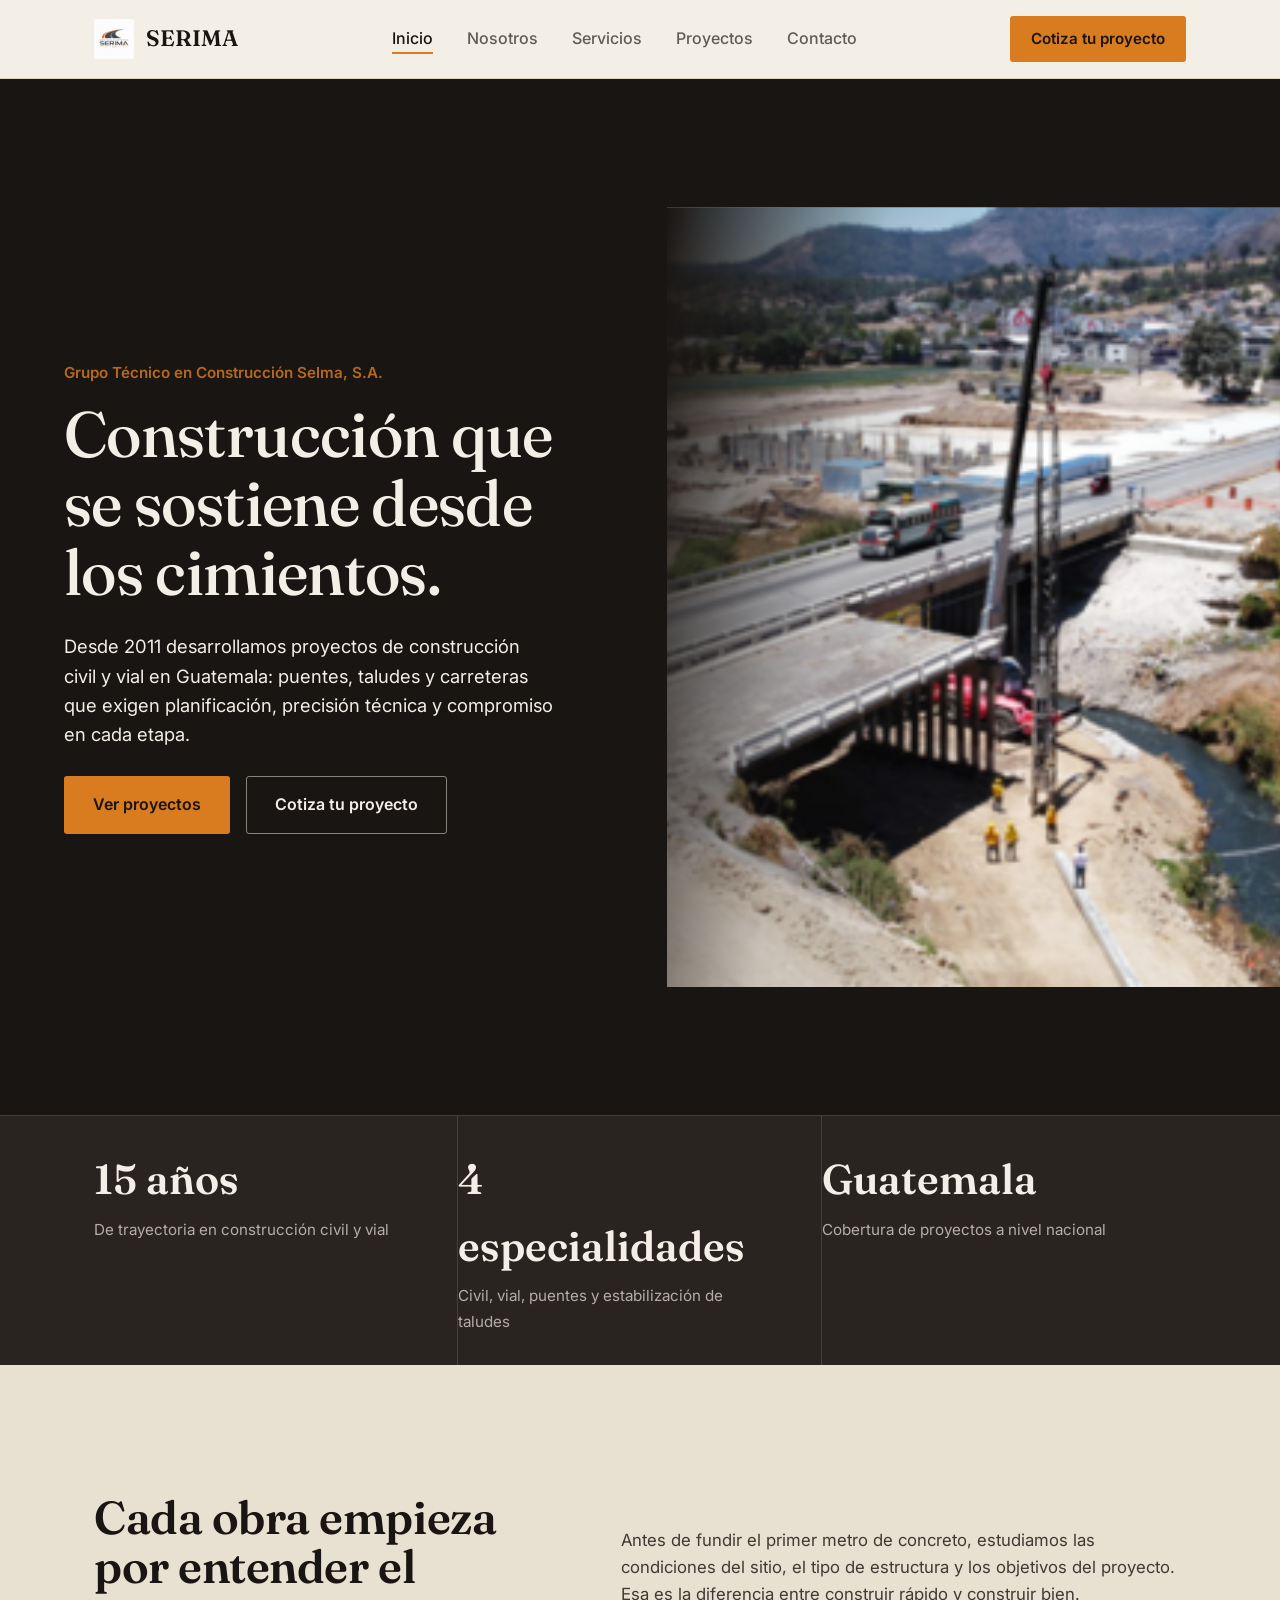
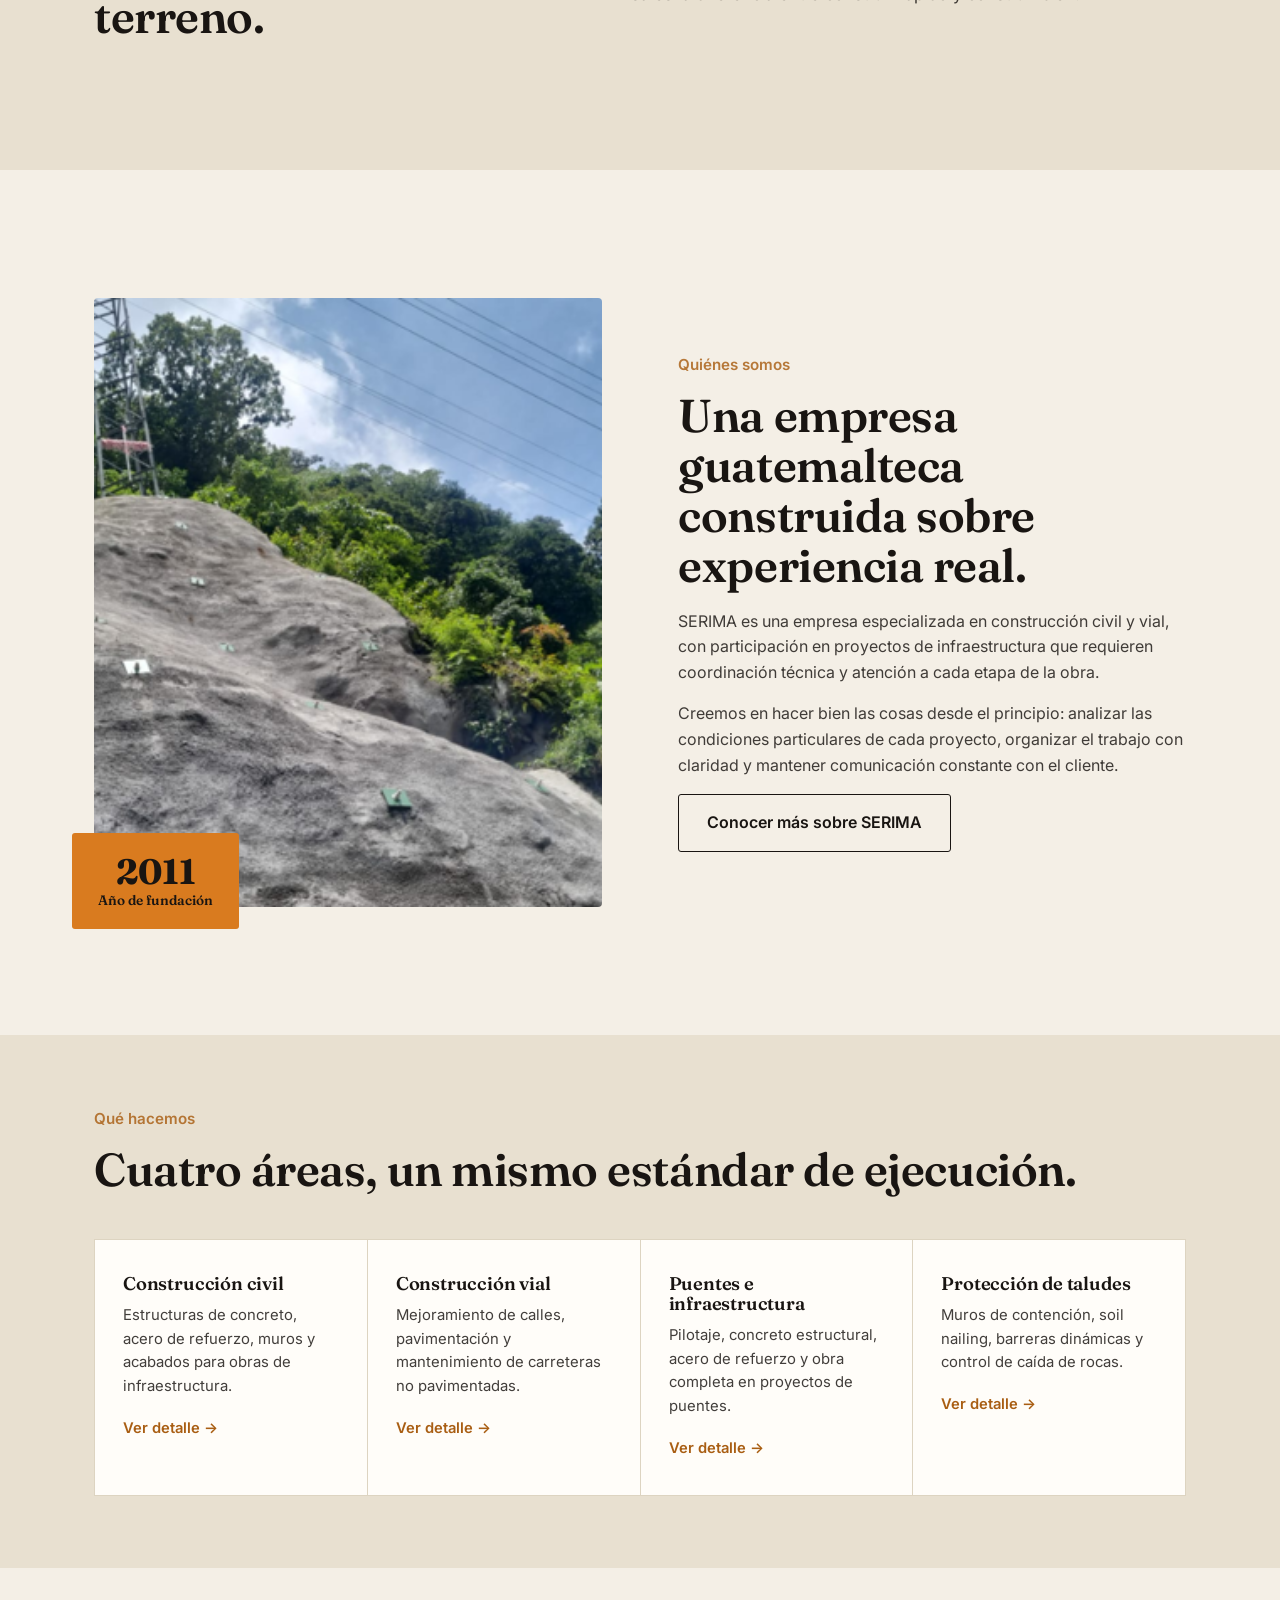
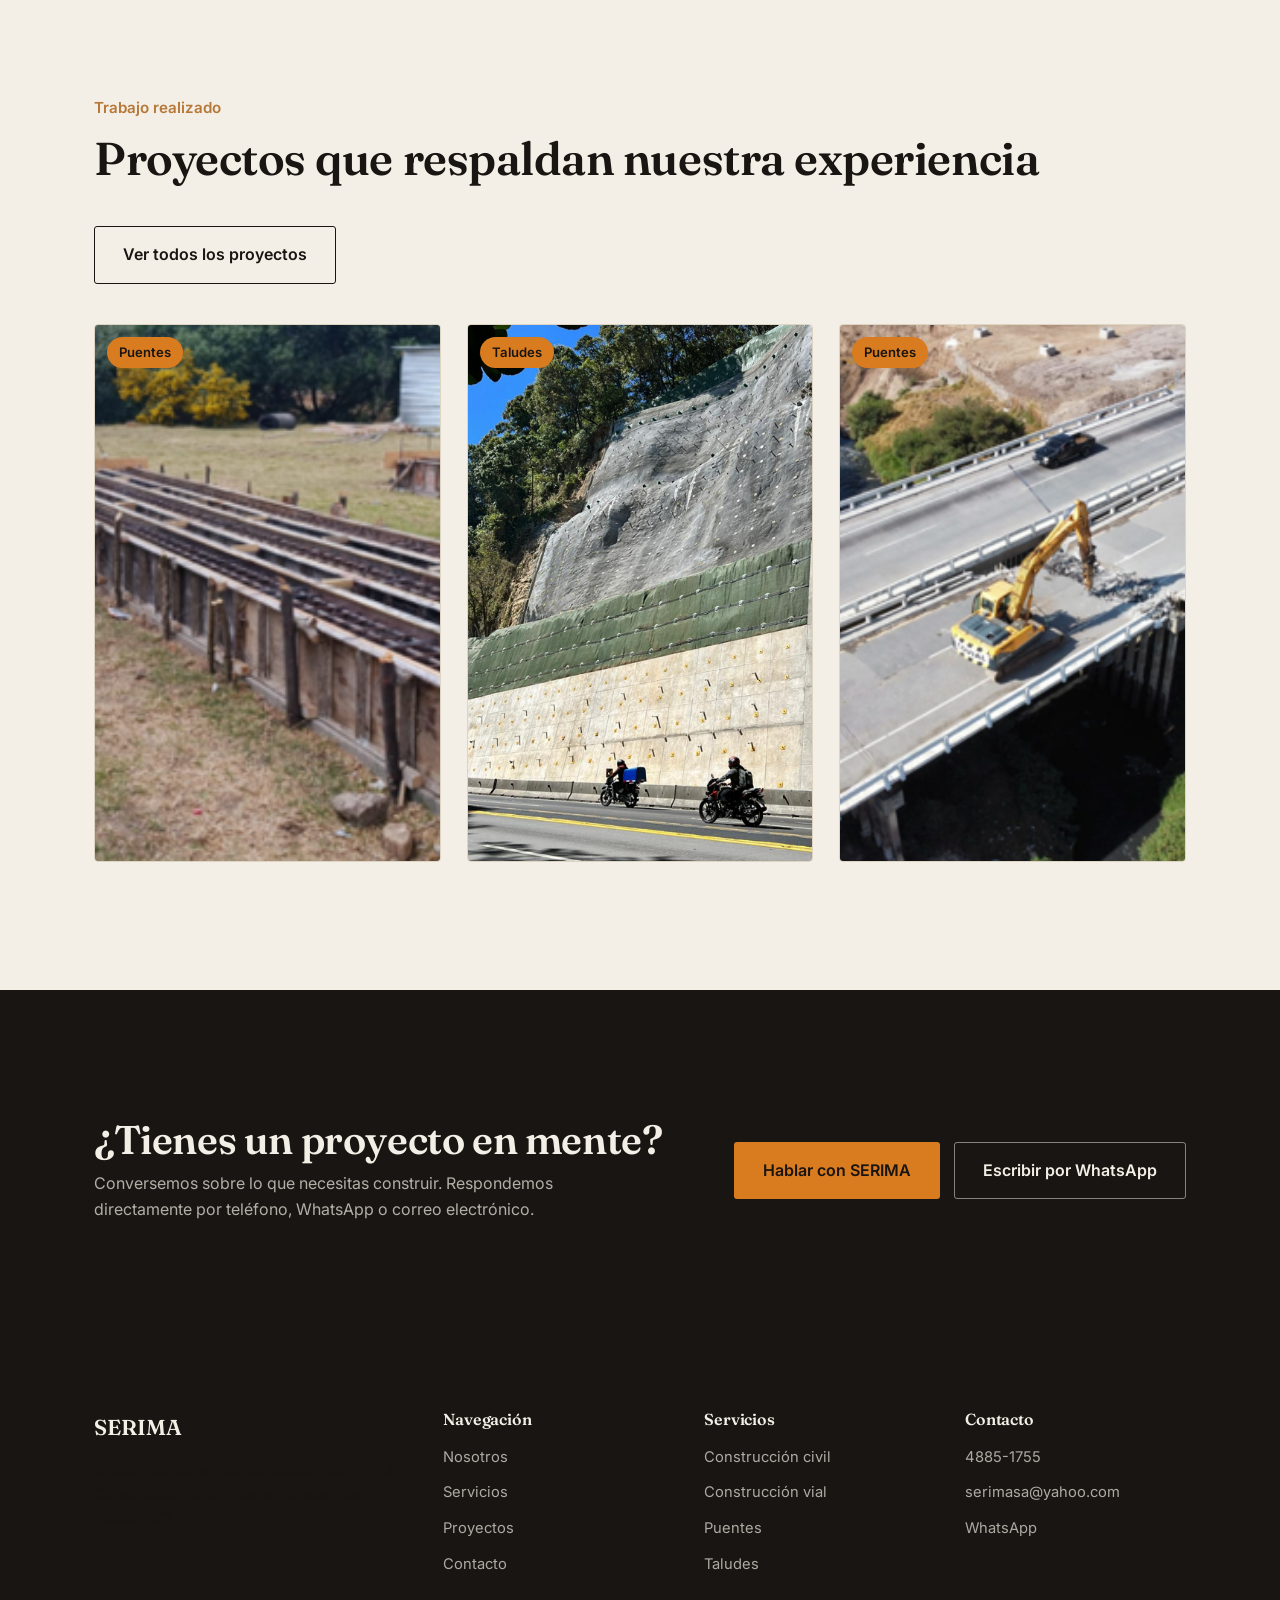
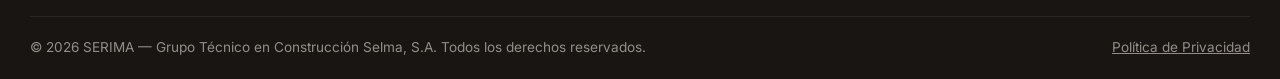
==== commit d4eaa237: "Update index.html" ====
--- a/index.html
+++ b/index.html
@@ -79,28 +79,8 @@
           <a href="contacto.html" class="btn btn-outline-light">Cotiza tu proyecto</a>
         </div>
       </div>
-<div class="hero-media hero-media-graphic">
-  <svg viewBox="0 0 800 900" preserveAspectRatio="xMidYMid slice" aria-hidden="true" focusable="false">
-    <rect x="0" y="0" width="800" height="900" fill="var(--basalt)"></rect>
-    <g fill="none" stroke="var(--clay-soft)" stroke-width="1.4" opacity="0.55">
-      <path d="M -50 620 Q 200 560 400 610 T 850 580"></path>
-      <path d="M -50 670 Q 220 600 420 660 T 850 630"></path>
-      <path d="M -50 720 Q 240 650 440 710 T 850 680"></path>
-      <path d="M -50 770 Q 260 700 460 760 T 850 730"></path>
-      <path d="M -50 820 Q 280 750 480 810 T 850 780"></path>
-    </g>
-    <g fill="none" stroke="var(--stone)" stroke-width="1" opacity="0.16">
-      <path d="M -50 200 Q 180 140 380 190 T 850 160"></path>
-      <path d="M -50 250 Q 200 190 400 240 T 850 210"></path>
-      <path d="M -50 300 Q 220 240 420 290 T 850 260"></path>
-    </g>
-    <path d="M -50 700 Q 250 630 450 690 T 850 660" fill="none" stroke="var(--amber)" stroke-width="2.2"></path>
-    <circle cx="450" cy="686" r="6" fill="var(--amber)"></circle>
-    <circle cx="450" cy="686" r="14" fill="none" stroke="var(--amber)" stroke-width="1.2" opacity="0.6"></circle>
-    <line x1="450" y1="660" x2="450" y2="712" stroke="var(--amber)" stroke-width="1" opacity="0.5"></line>
-    <line x1="424" y1="686" x2="476" y2="686" stroke="var(--amber)" stroke-width="1" opacity="0.5"></line>
-    <text x="450" y="640" text-anchor="middle" font-family="Inter, sans-serif" font-size="13" letter-spacing="2" fill="var(--amber)" opacity="0.85">PUNTO DE REFERENCIA</text>
-  </svg>
+      <div class="hero-media">
+  <img src="recursos/hincado con grua de pilotes.png" alt="Grúa hincando pilotes, proyecto Puente Samalá" loading="eager">
 </div>
     </div>
   </section>
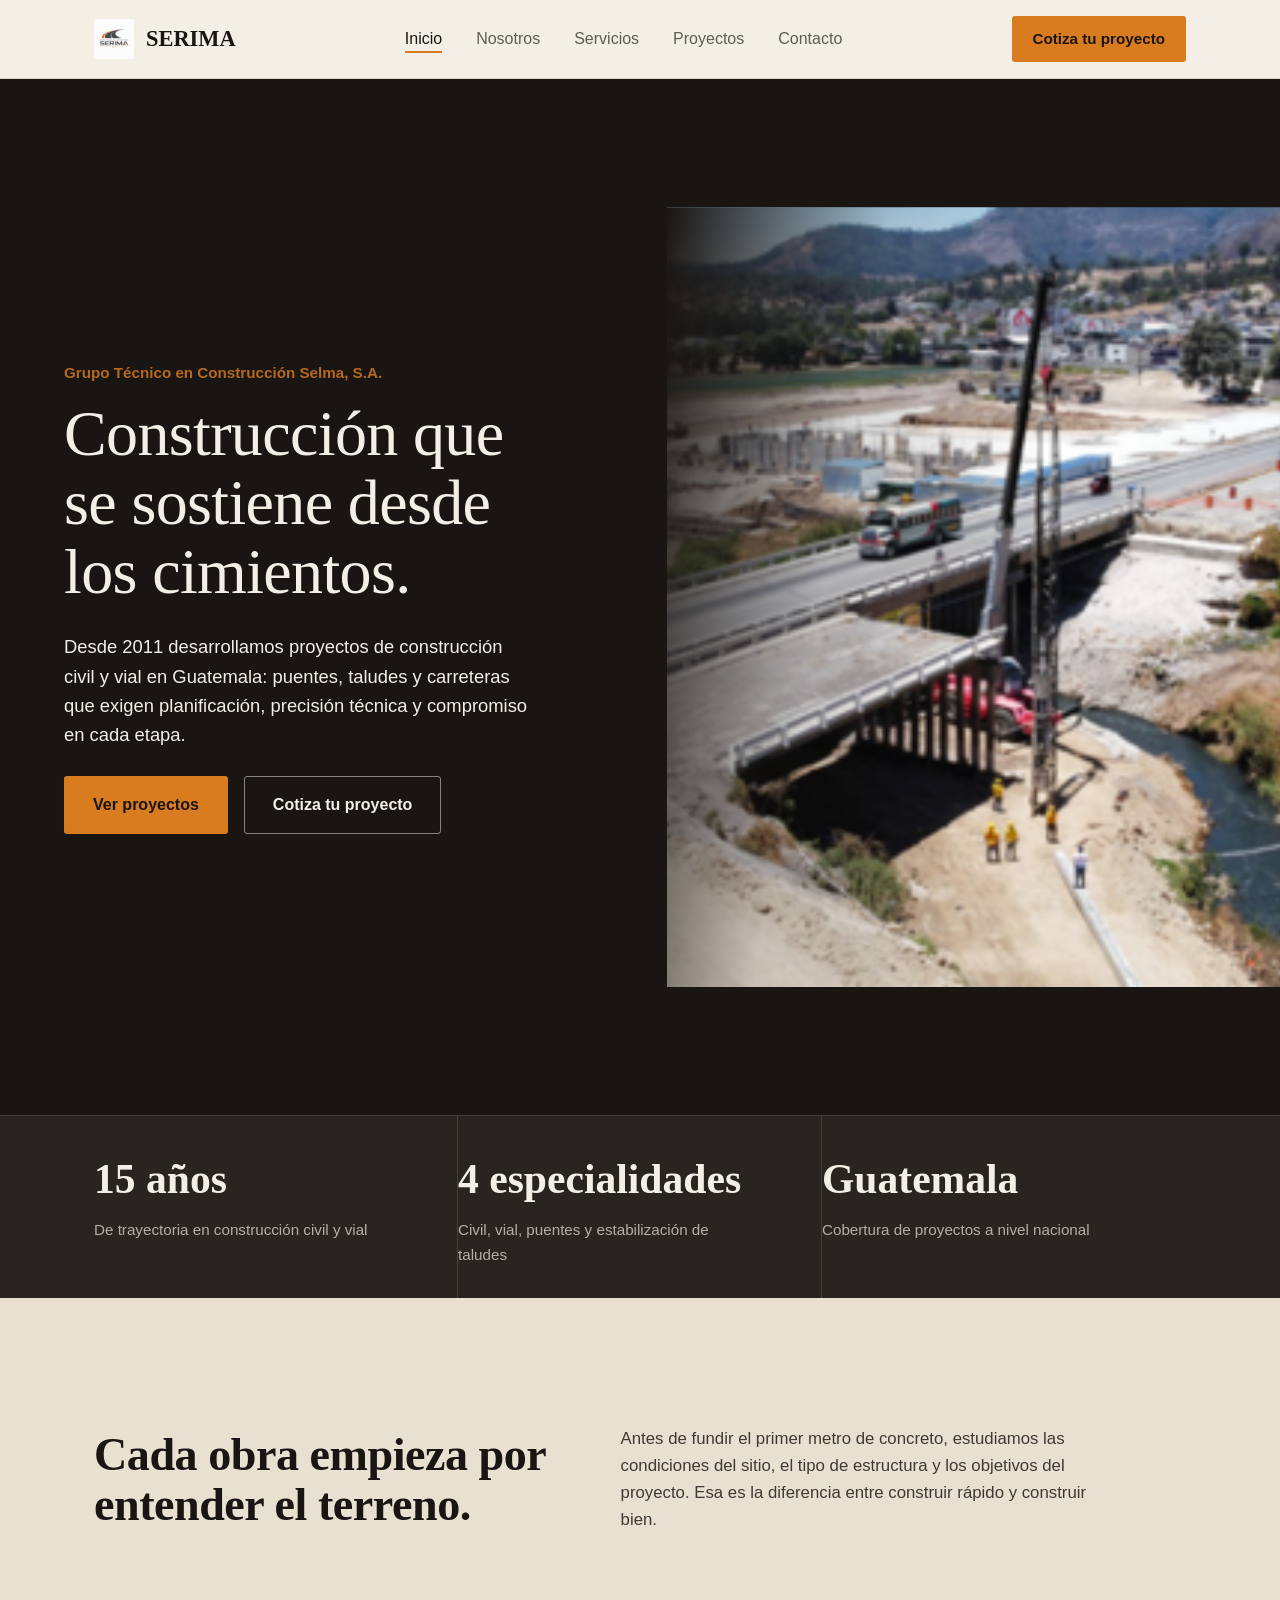
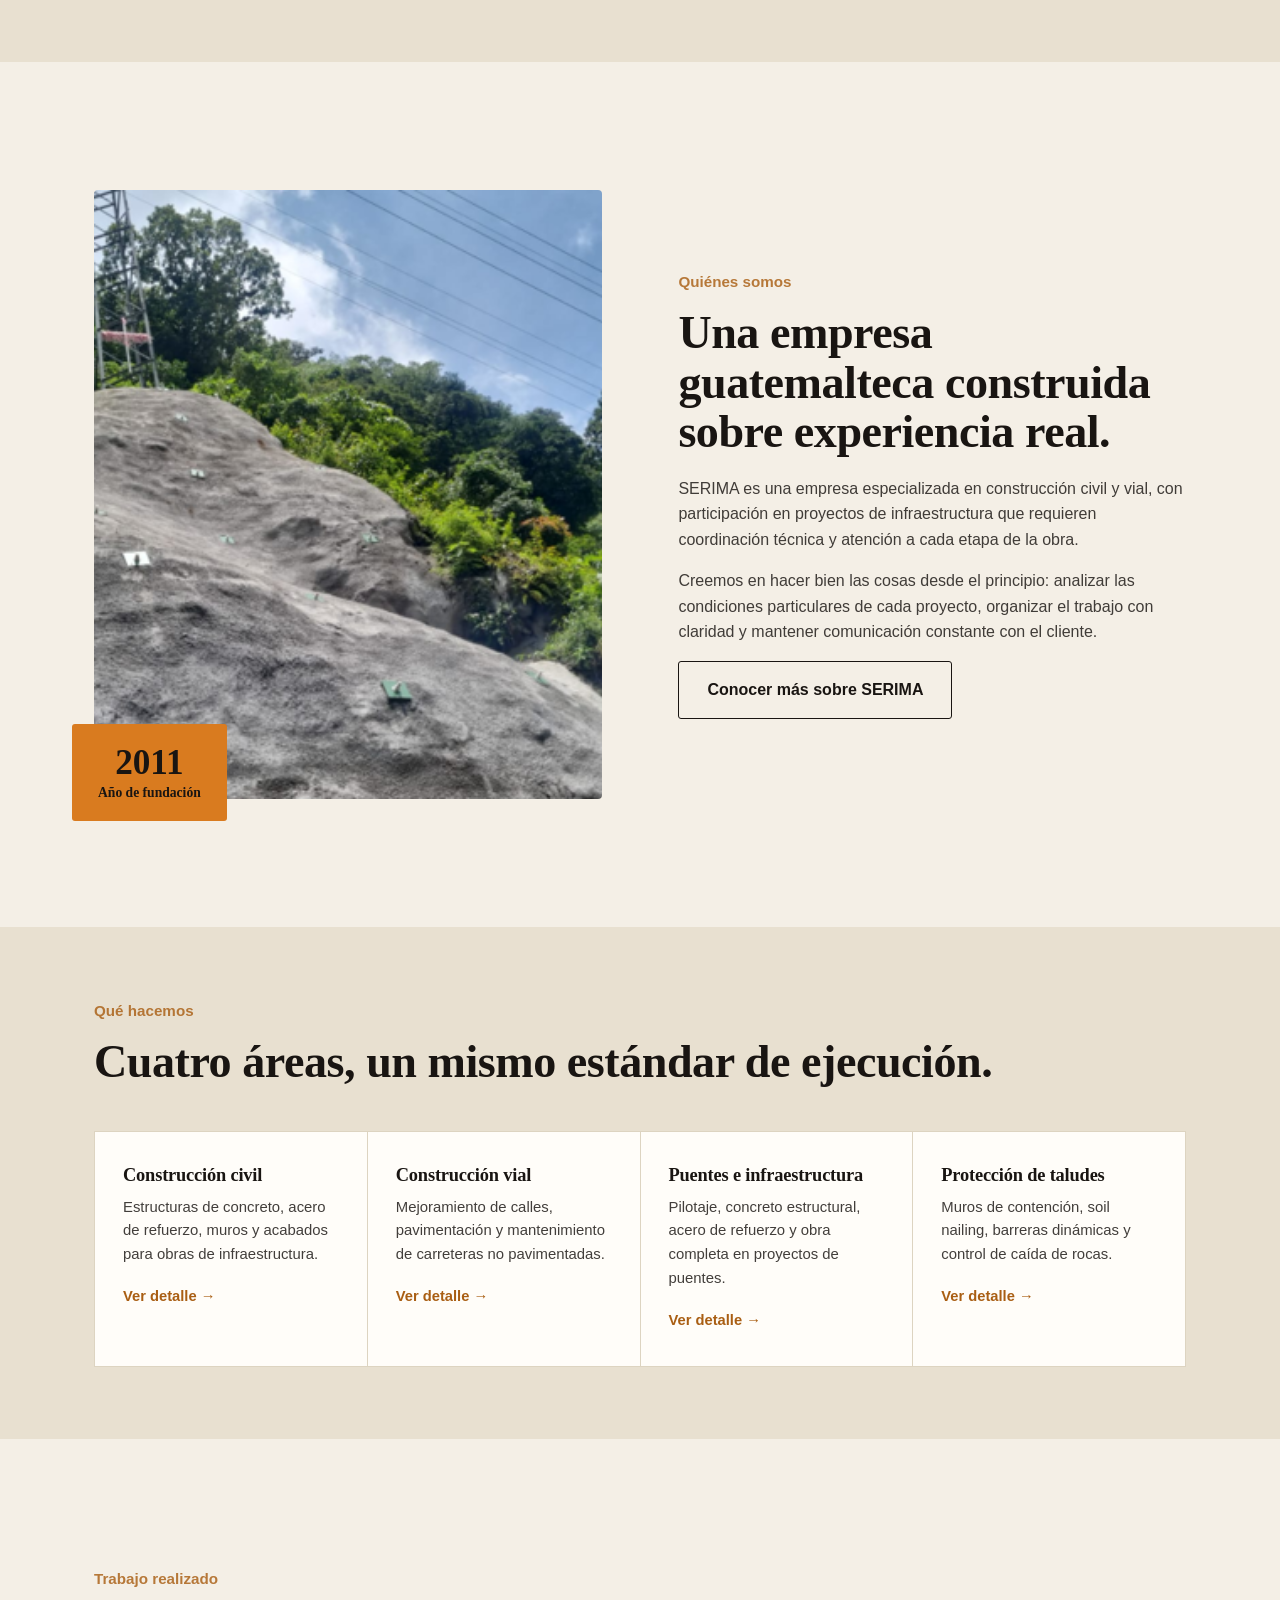
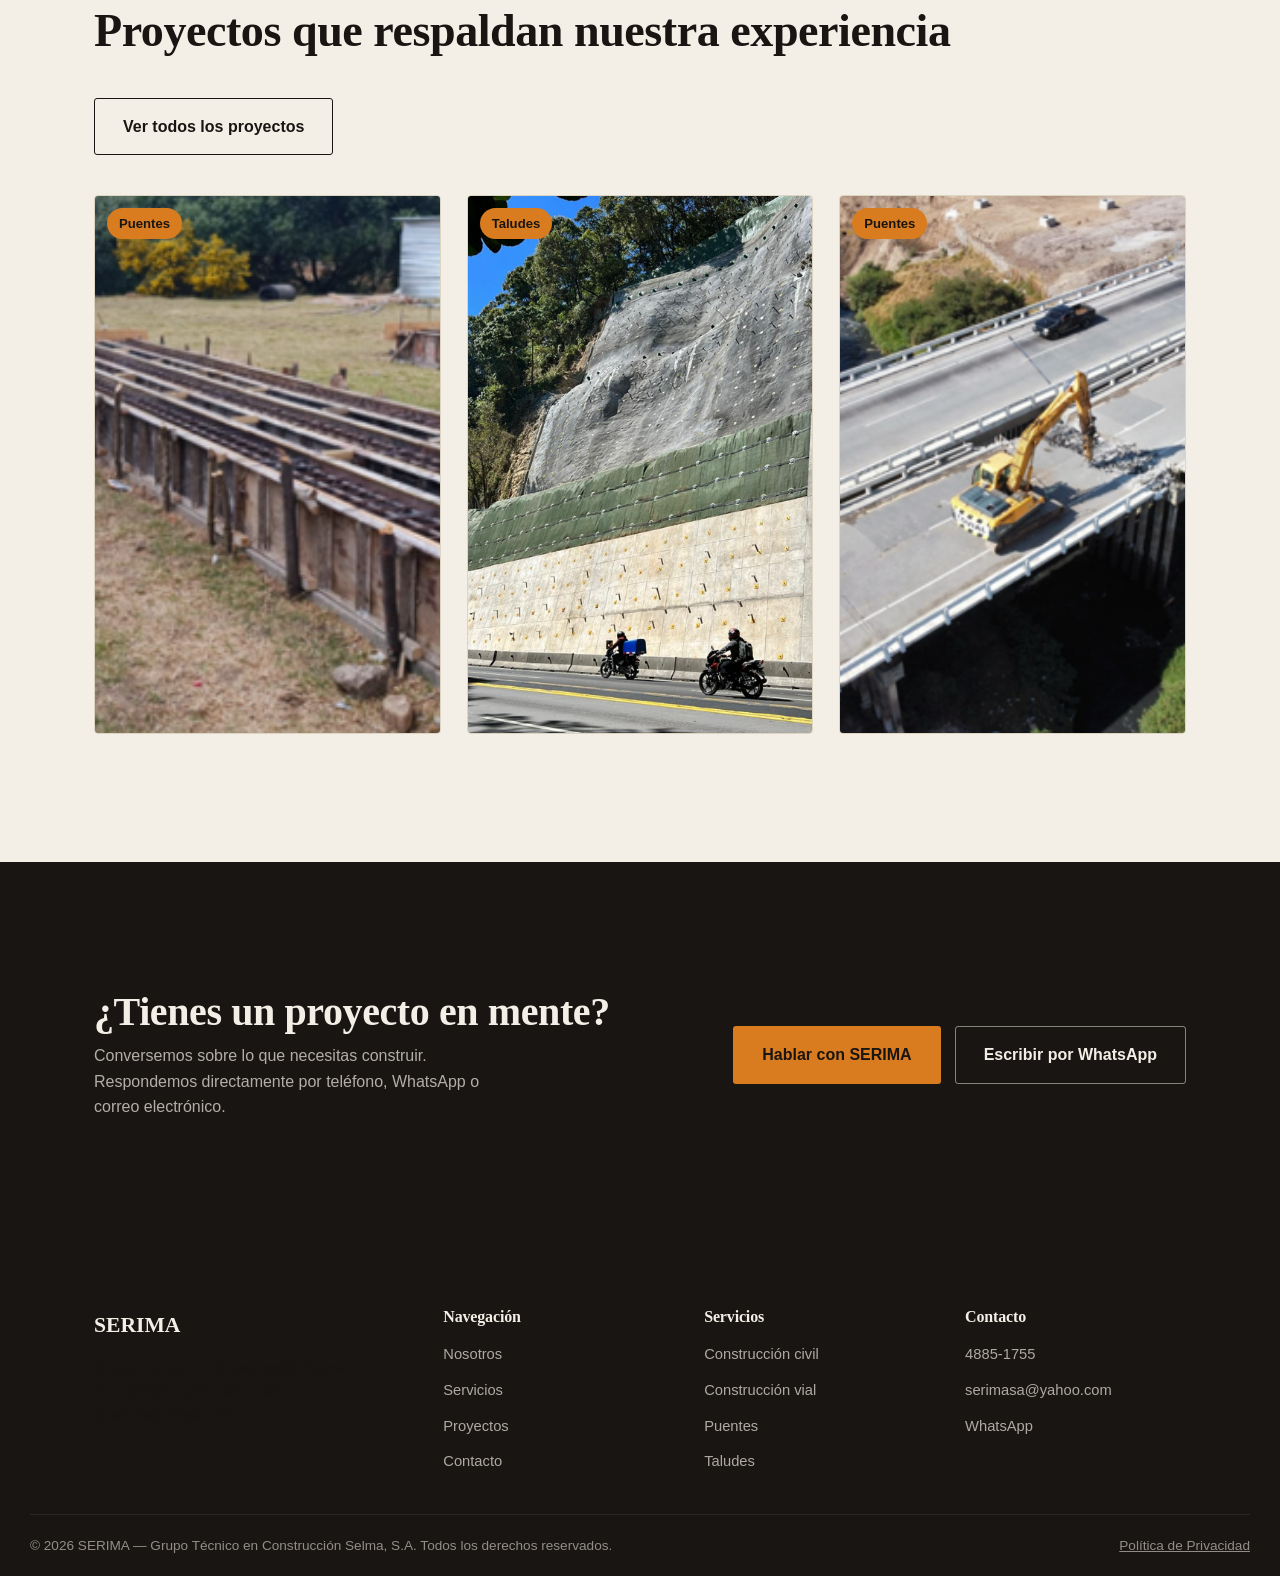
==== commit 870d7d87: "Update index.html" ====
--- a/index.html
+++ b/index.html
@@ -3,6 +3,8 @@
 <head>
 <meta charset="UTF-8">
 <meta name="viewport" content="width=device-width, initial-scale=1.0">
+<meta name="referrer" content="strict-origin-when-cross-origin">
+<meta http-equiv="Content-Security-Policy" content="default-src 'self'; script-src 'self' 'unsafe-inline'; style-src 'self' 'unsafe-inline' https://fonts.googleapis.com; font-src https://fonts.gstatic.com; img-src 'self' data:; frame-src https://www.google.com; connect-src 'self'; base-uri 'self'; form-action 'self'; object-src 'none'; frame-ancestors 'self';">
 <title>SERIMA | Construcción civil y vial en Guatemala desde 2011</title>
 <meta name="description" content="SERIMA — Grupo Técnico en Construcción Selma, S.A. Construcción civil y vial en Guatemala: puentes, estabilización de taludes y obra vial desde 2011.">
 <link rel="canonical" href="https://serimagt.com/">
@@ -30,7 +32,8 @@
   "telephone": "+502-4885-1755",
   "address": {
     "@type": "PostalAddress",
-    "streetAddress": "13 Calle 05-31, Edificio Ascent, Oficina 344, Nivel 3, Zona 9",
+    "streetAddress": "13 Calle 05-31, Edificio Ascend, Oficina 344, Nivel 3, Zona 9",
+  "postalCode": "01009",
     "addressLocality": "Guatemala",
     "addressCountry": "GT"
   },
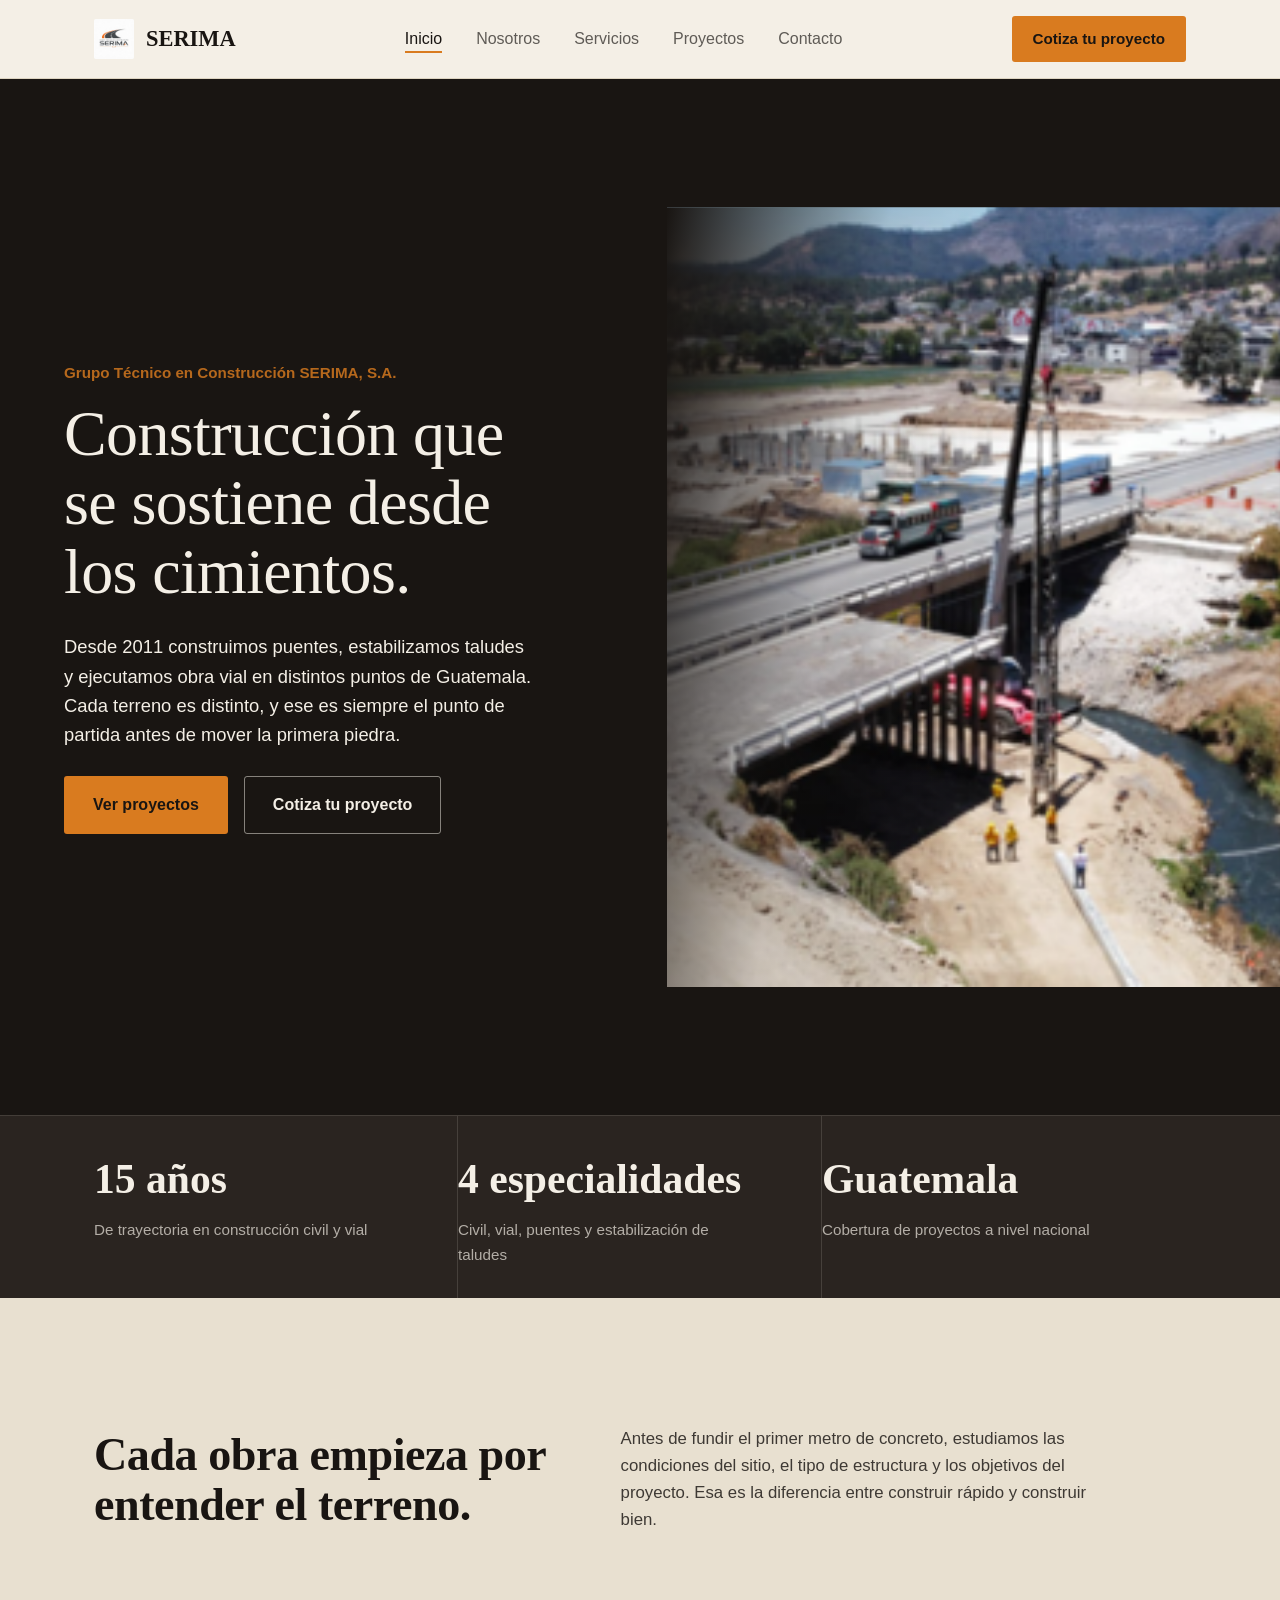
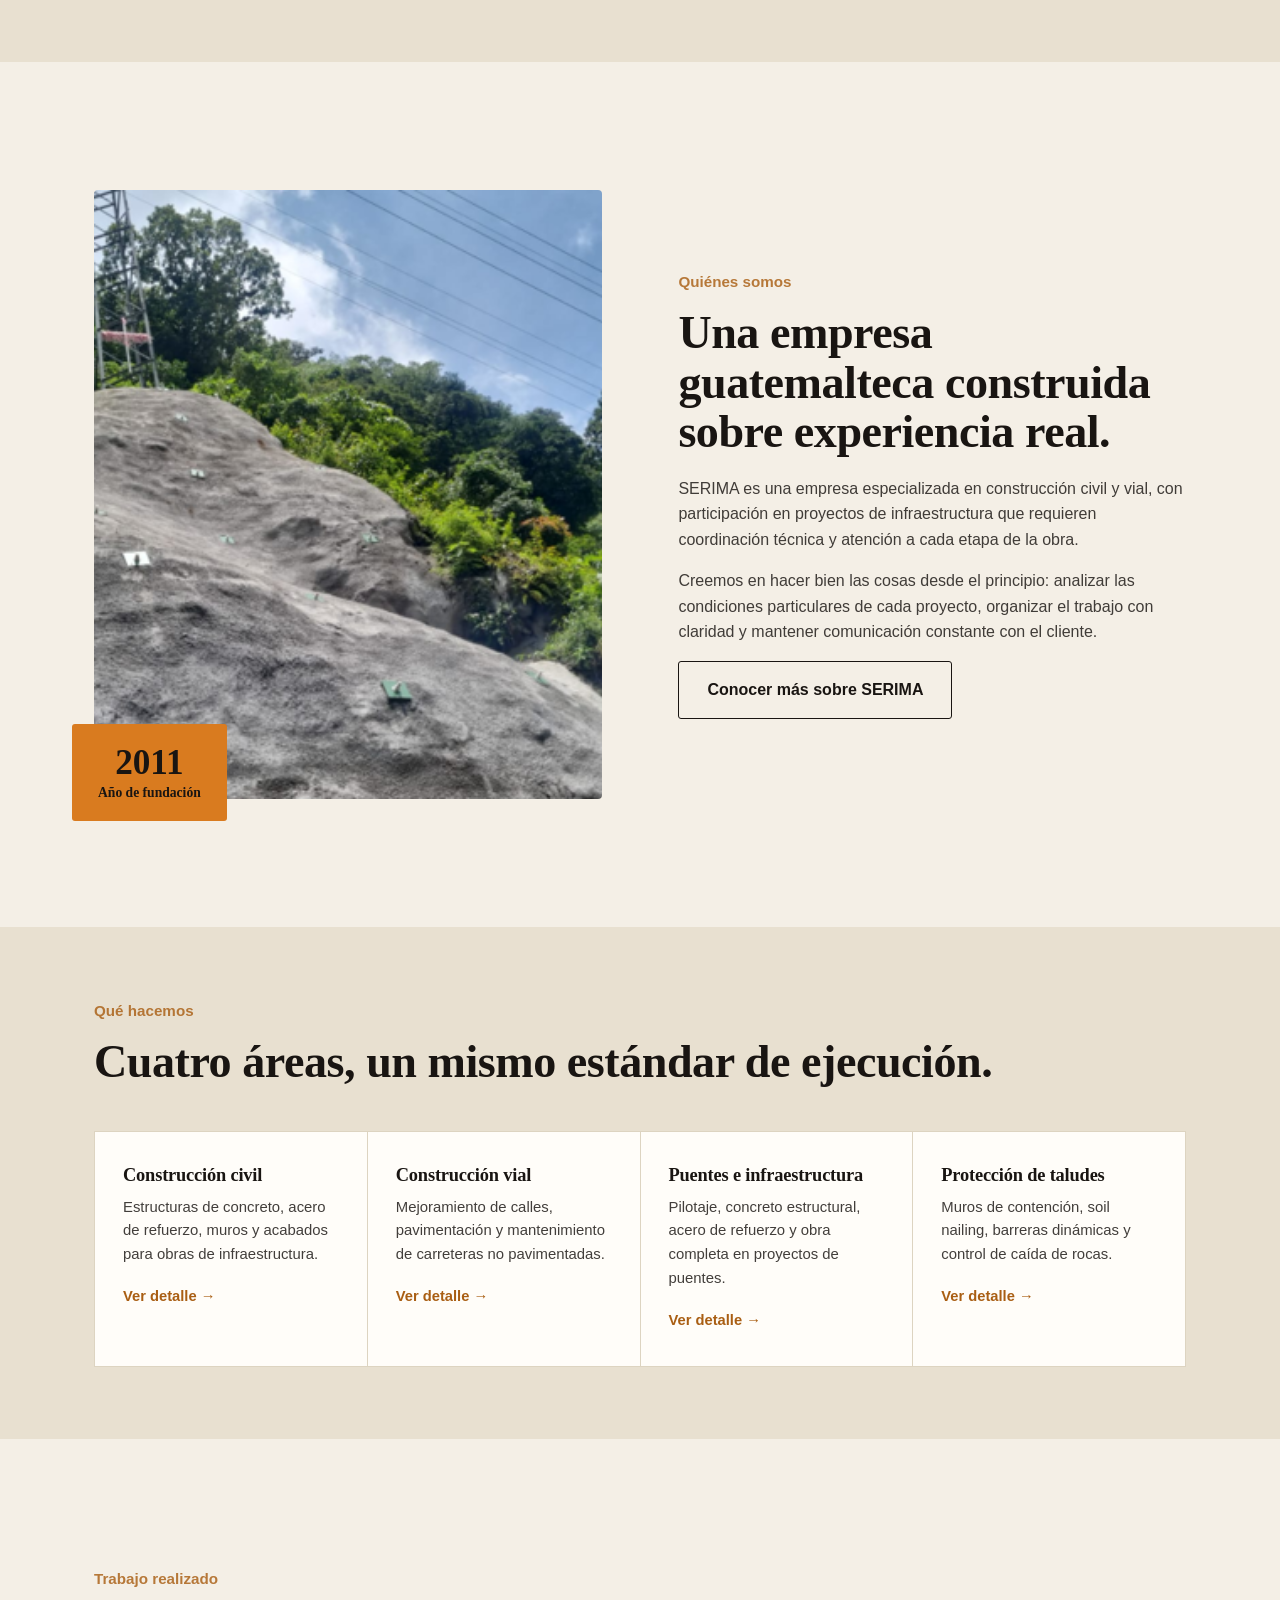
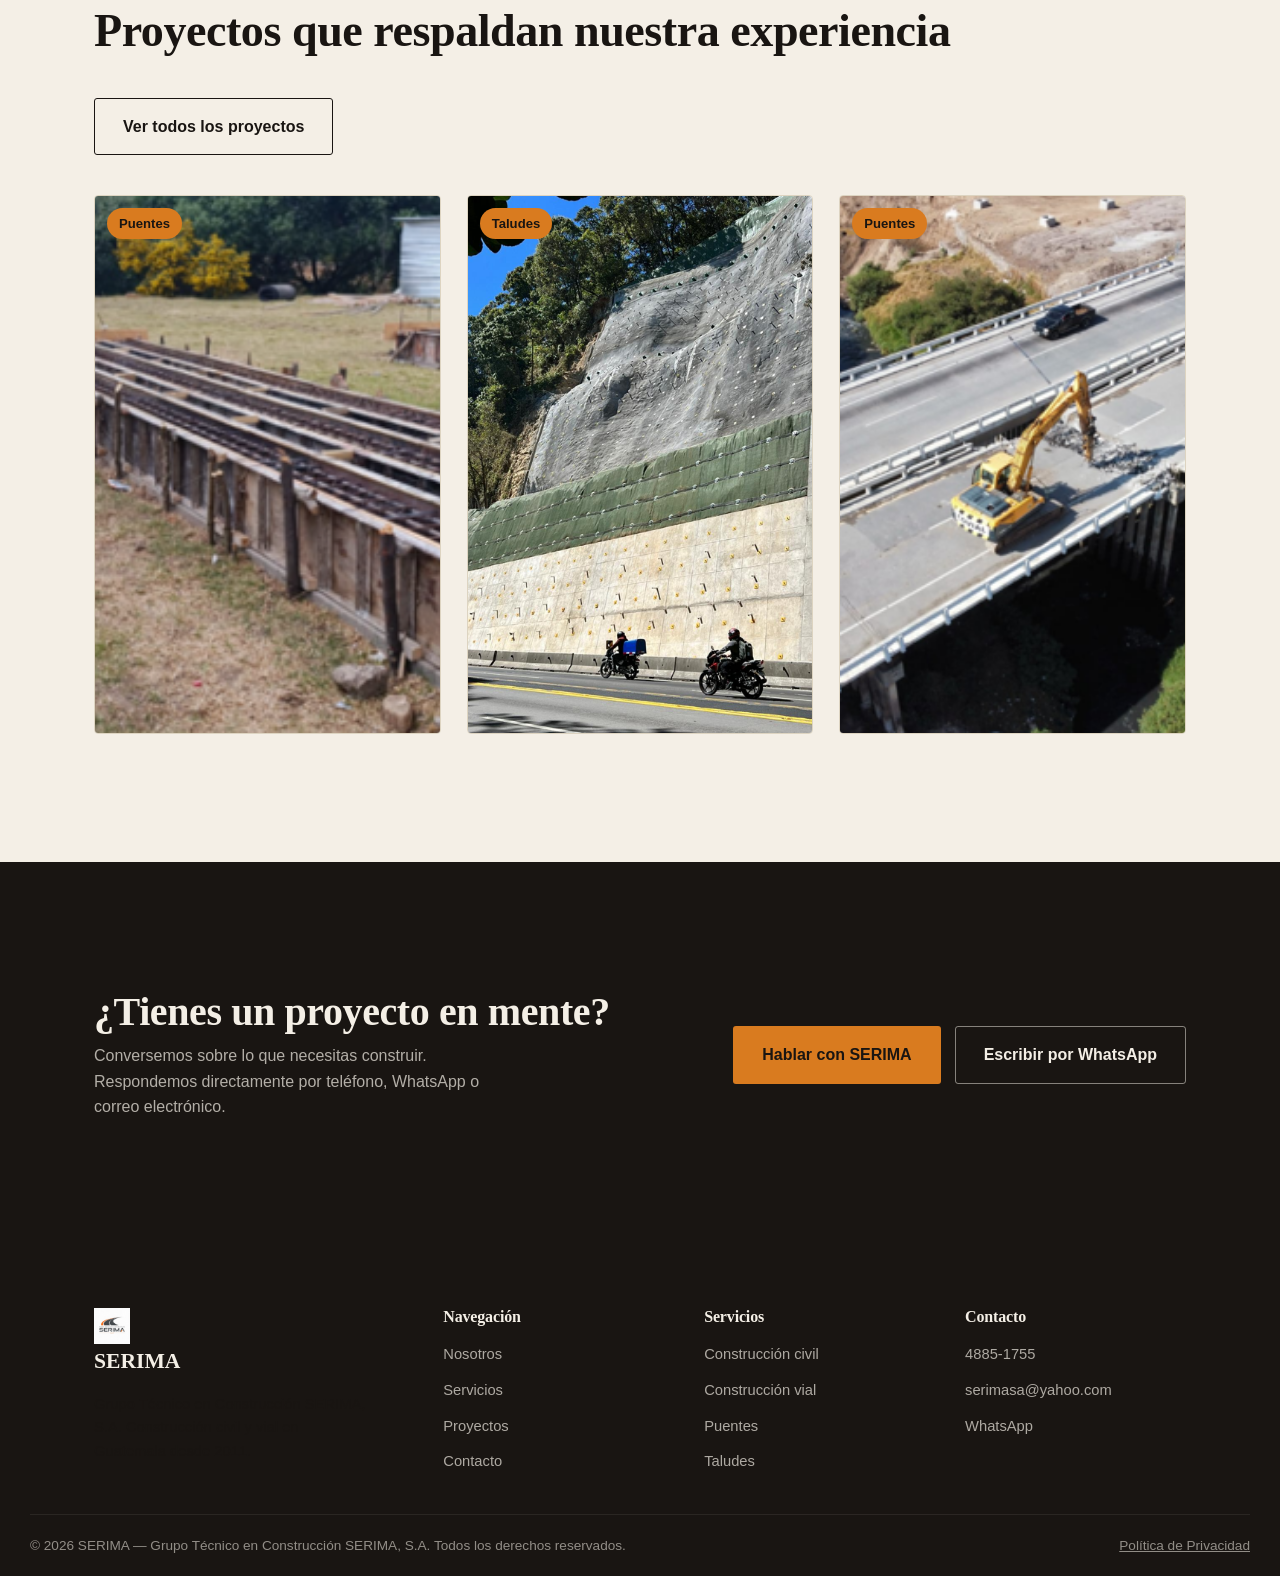
==== commit f028cc19: "Update index.html" ====
--- a/index.html
+++ b/index.html
@@ -6,7 +6,7 @@
 <meta name="referrer" content="strict-origin-when-cross-origin">
 <meta http-equiv="Content-Security-Policy" content="default-src 'self'; script-src 'self' 'unsafe-inline'; style-src 'self' 'unsafe-inline' https://fonts.googleapis.com; font-src https://fonts.gstatic.com; img-src 'self' data:; frame-src https://www.google.com; connect-src 'self'; base-uri 'self'; form-action 'self'; object-src 'none'; frame-ancestors 'self';">
 <title>SERIMA | Construcción civil y vial en Guatemala desde 2011</title>
-<meta name="description" content="SERIMA — Grupo Técnico en Construcción Selma, S.A. Construcción civil y vial en Guatemala: puentes, estabilización de taludes y obra vial desde 2011.">
+<meta name="description" content="SERIMA — Grupo Técnico en Construcción SERIMA, S.A. Construcción civil y vial en Guatemala: puentes, estabilización de taludes y obra vial desde 2011.">
 <link rel="canonical" href="https://serimagt.com/">
 
 <meta property="og:type" content="website">
@@ -26,7 +26,7 @@
   "@context": "https://schema.org",
   "@type": "GeneralContractor",
   "name": "SERIMA",
-  "legalName": "Grupo Técnico en Construcción Selma, S.A.",
+  "legalName": "Grupo Técnico en Construcción SERIMA, S.A.",
   "foundingDate": "2011",
   "email": "serimasa@yahoo.com",
   "telephone": "+502-4885-1755",
@@ -74,9 +74,9 @@
   <section class="hero">
     <div class="hero-grid">
       <div class="hero-copy">
-        <p class="eyebrow">Grupo Técnico en Construcción Selma, S.A.</p>
+        <p class="eyebrow">Grupo Técnico en Construcción SERIMA, S.A.</p>
         <h1>Construcción que se sostiene desde los cimientos.</h1>
-        <p class="lede">Desde 2011 desarrollamos proyectos de construcción civil y vial en Guatemala: puentes, taludes y carreteras que exigen planificación, precisión técnica y compromiso en cada etapa.</p>
+        <p class="lede">Desde 2011 construimos puentes, estabilizamos taludes y ejecutamos obra vial en distintos puntos de Guatemala. Cada terreno es distinto, y ese es siempre el punto de partida antes de mover la primera piedra.</p>
         <div class="hero-actions">
           <a href="proyectos.html" class="btn btn-primary">Ver proyectos</a>
           <a href="contacto.html" class="btn btn-outline-light">Cotiza tu proyecto</a>
@@ -184,8 +184,11 @@
 <footer class="site-footer">
   <div class="container footer-grid">
     <div class="footer-brand">
-      <span class="site-logo-text">SERIMA</span>
-      <p>Grupo Técnico en Construcción Selma, S.A. Construcción civil y vial en Guatemala desde 2011.</p>
+      <div class="footer-logo-row">
+        <span class="footer-logo-mark"><img src="recursos/LOGO SERIMA.jpeg" alt="Logotipo de SERIMA"></span>
+        <span class="site-logo-text">SERIMA</span>
+      </div>
+      <p>Grupo Técnico en Construcción SERIMA, S.A. Construcción civil y vial en Guatemala desde 2011.</p>
     </div>
     <div class="footer-col">
       <h4>Navegación</h4>
@@ -215,7 +218,7 @@
     </div>
   </div>
   <div class="container footer-bottom">
-    <span>&copy; <span id="footer-year">2026</span> SERIMA — Grupo Técnico en Construcción Selma, S.A. Todos los derechos reservados.</span>
+    <span>&copy; <span id="footer-year">2026</span> SERIMA — Grupo Técnico en Construcción SERIMA, S.A. Todos los derechos reservados.</span>
     <a href="privacidad.html">Política de Privacidad</a>
   </div>
 </footer>
--- a/styles.css
+++ b/styles.css
@@ -268,6 +268,9 @@
 .statement-grid { display: grid; grid-template-columns: 0.9fr 1.1fr; gap: clamp(28px, 5vw, 64px); align-items: center; }
 .statement h2 { margin: 0; }
 .statement p { margin: 0; max-width: 54ch; font-size: 1.05rem; }
+.statement-brand-mark { display: flex; align-items: center; justify-content: flex-start; }
+.statement-brand-mark img { width: clamp(96px, 14vw, 140px); height: auto; border-radius: 4px; }
+@media (max-width: 900px) { .statement-brand-mark { order: -1; } }
 
 /* =========================================================
    SPLIT (imagen + texto) — usado en Nosotros / index
@@ -297,7 +300,8 @@
   display: grid; grid-template-columns: repeat(3, 1fr); gap: 1px;
   background: var(--line); border: 1px solid var(--line); margin-top: 40px;
 }
-.value-card { background: var(--card); padding: 32px 30px; }
+.value-card { background: var(--card); padding: 32px 30px; transition: background 0.2s ease; }
+.value-card:hover { background: var(--stone-deep); }
 .value-card h3 { margin-bottom: 8px; font-size: 1.2rem; }
 .value-card p { font-size: 0.95rem; margin-bottom: 0; }
 
@@ -426,6 +430,7 @@
 .cta-band h2 { color: var(--stone); margin-bottom: 10px; font-size: clamp(1.8rem, 3.2vw, 2.5rem); }
 .cta-band p { color: var(--stone); opacity: 0.7; margin-bottom: 0; max-width: 48ch; }
 .cta-band-actions { display: flex; gap: 14px; flex-wrap: wrap; }
+.cta-band-logo { height: 40px; width: auto; border-radius: 3px; margin-bottom: 18px; }
 
 /* =========================================================
    CONTACTO
@@ -446,8 +451,14 @@
 .contact-channel h3 { font-size: 1.05rem; margin-bottom: 4px; }
 .contact-channel span, .contact-channel p { font-size: 0.93rem; margin-bottom: 0; opacity: 0.75; }
 
+.contact-map-col { display: flex; flex-direction: column; gap: 12px; }
 .contact-map { border-radius: 4px; overflow: hidden; border: 1px solid var(--line); min-height: 340px; }
 .contact-map iframe { width: 100%; height: 100%; min-height: 340px; border: 0; display: block; }
+.map-directions-link {
+  align-self: flex-start; font-weight: 600; font-size: 0.92rem; color: var(--amber-deep);
+  text-decoration: none; transition: color 0.2s ease;
+}
+.map-directions-link:hover { color: var(--basalt); text-decoration: underline; }
 
 .hours-card { margin-top: 14px; padding: 22px; border: 1px solid var(--line); background: var(--stone-deep); border-radius: 4px; }
 .hours-card h3 { font-size: 1rem; margin-bottom: 10px; }
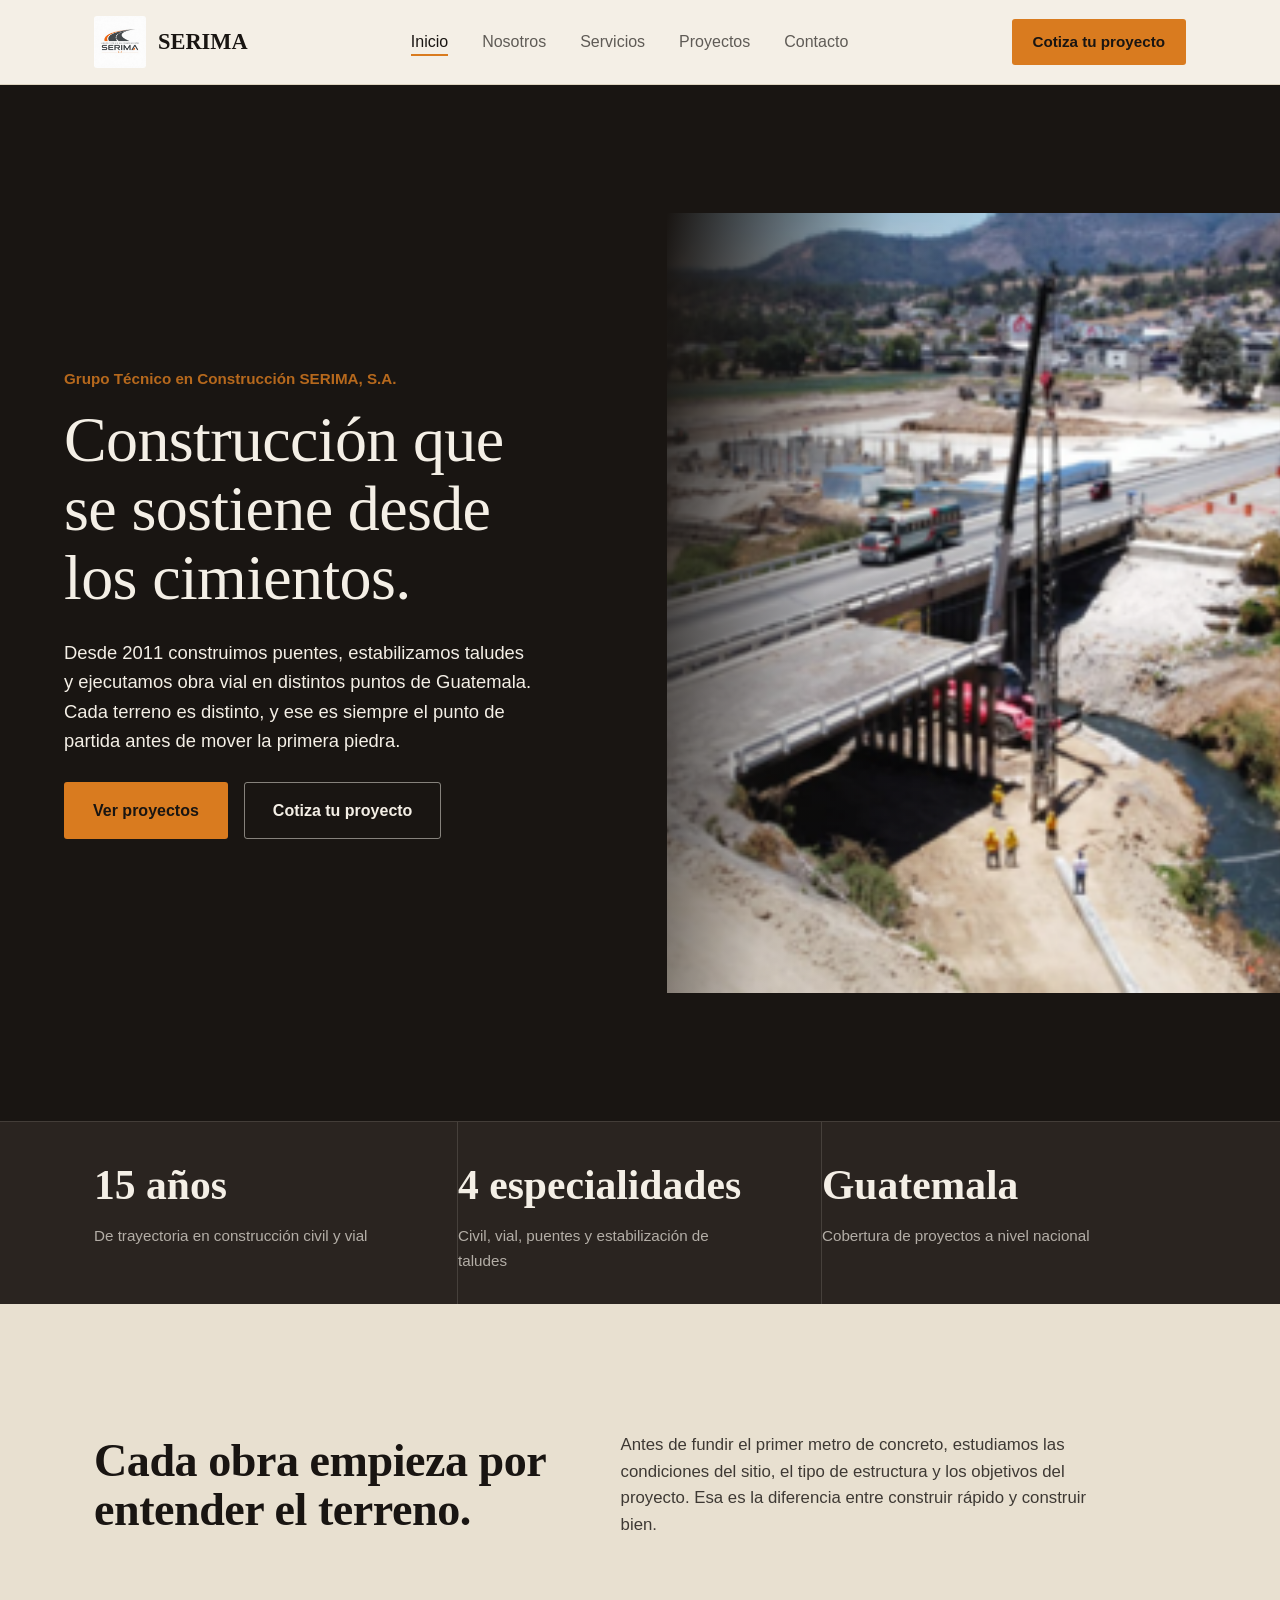
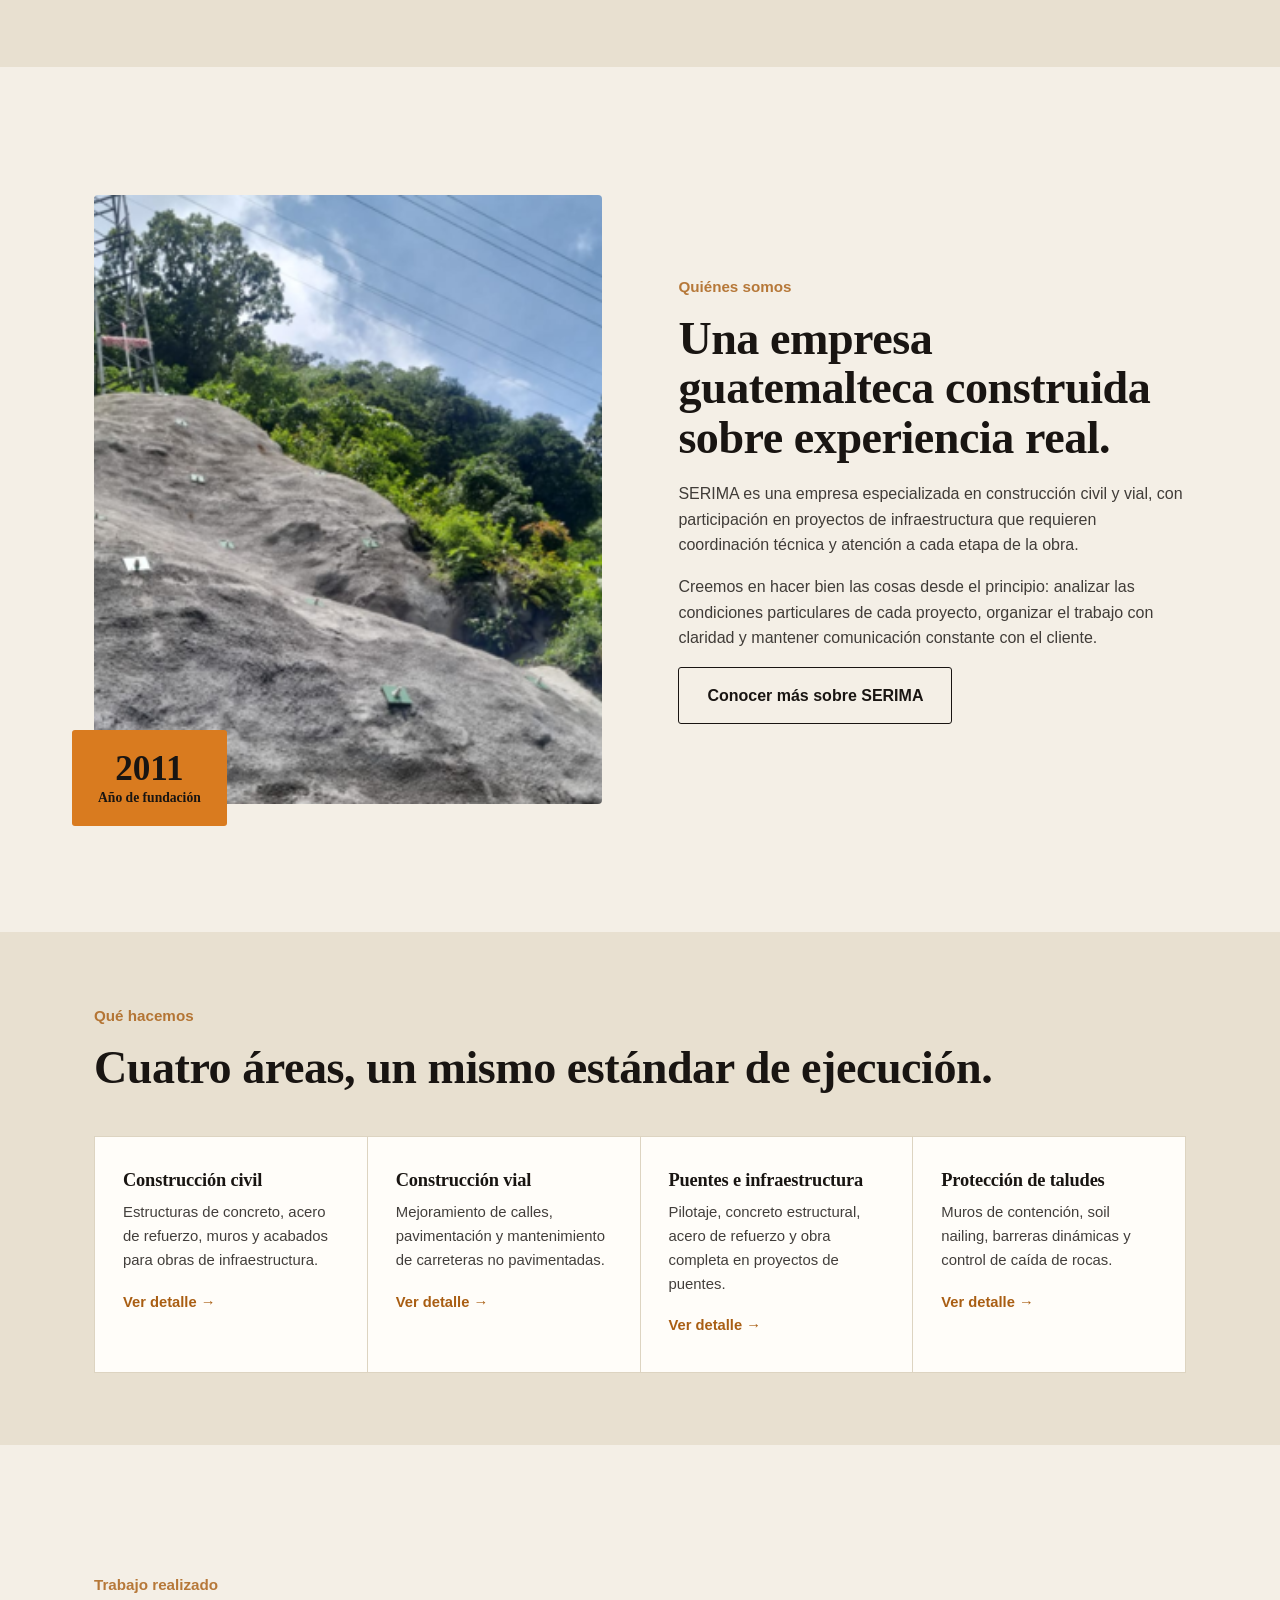
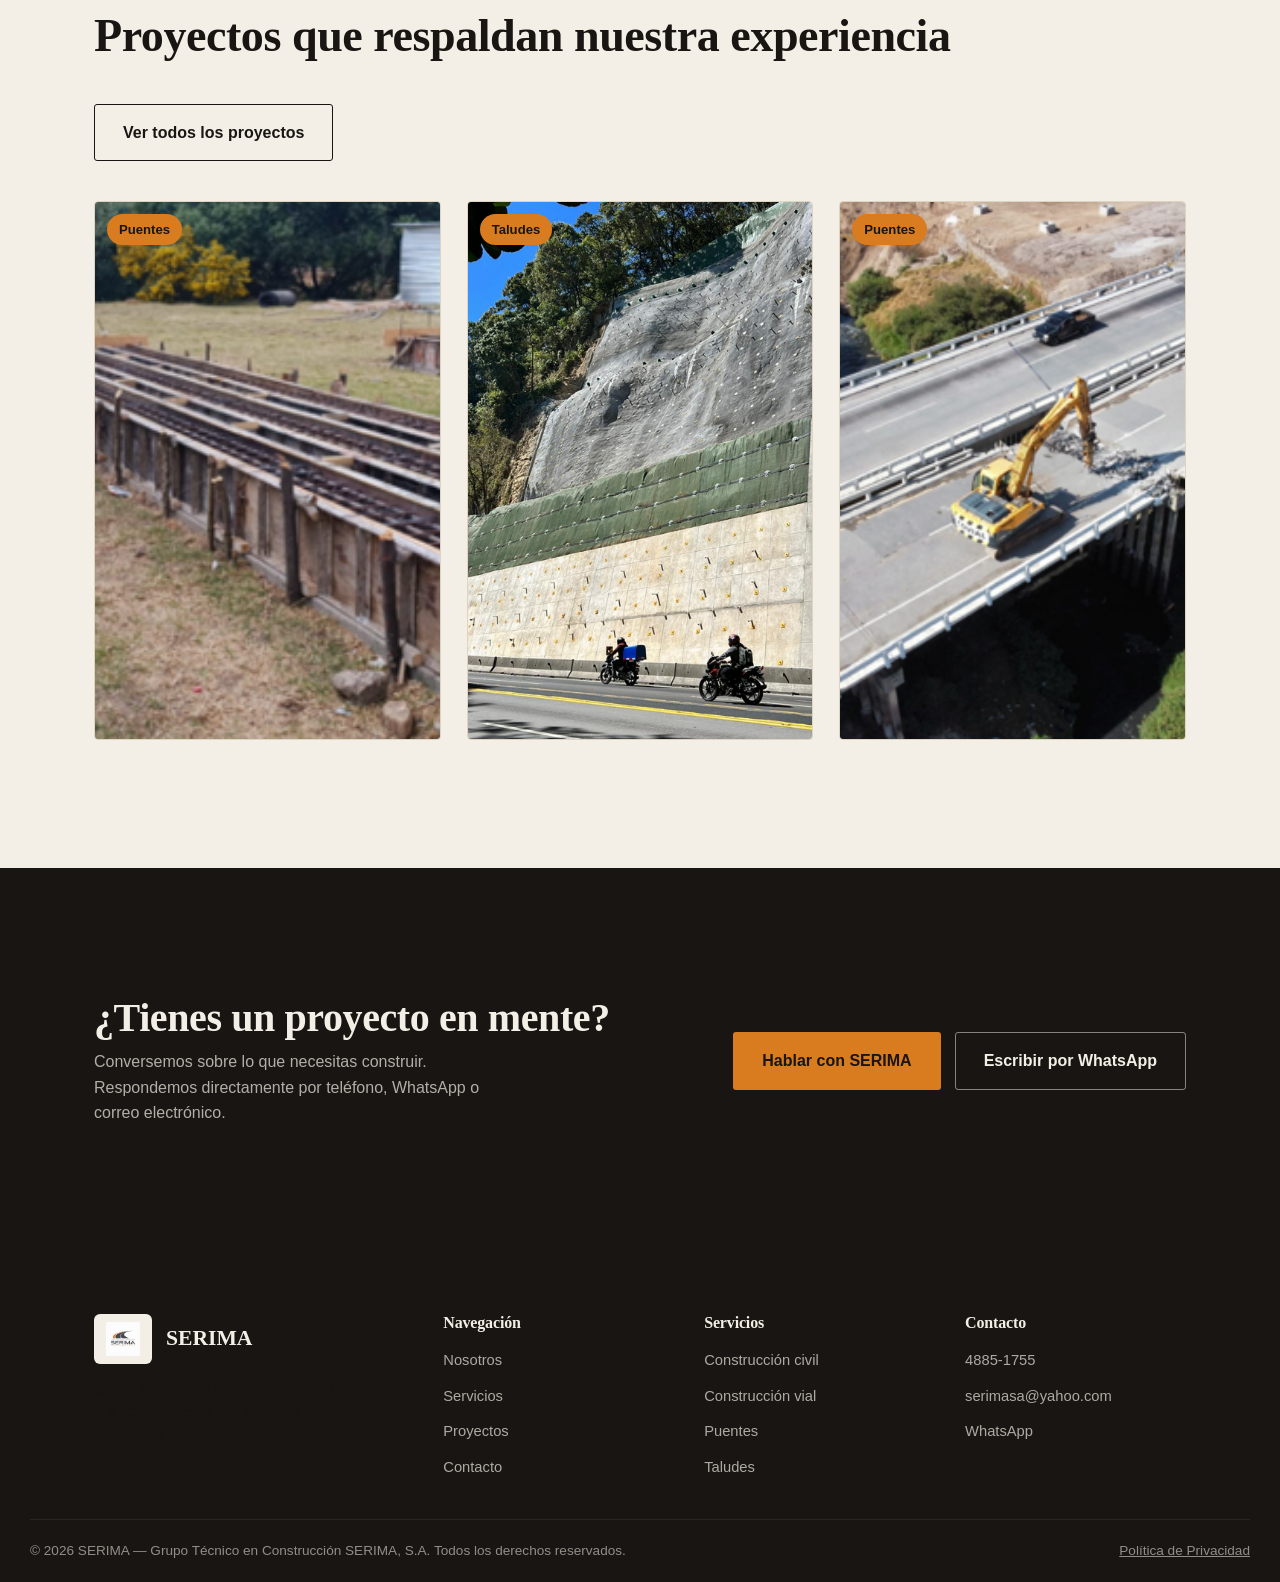
==== commit 3875dc26: "Update index.html" ====
--- a/index.html
+++ b/index.html
@@ -19,6 +19,10 @@
 <meta name="twitter:card" content="summary_large_image">
 
 <link rel="icon" href="recursos/LOGO SERIMA.jpeg">
+<meta name="theme-color" content="#191512">
+<link rel="preconnect" href="https://fonts.googleapis.com">
+<link rel="preconnect" href="https://fonts.gstatic.com" crossorigin>
+<link href="https://fonts.googleapis.com/css2?family=Fraunces:opsz,wght@9..144,400;9..144,500;9..144,600;9..144,700&family=Inter:wght@400;500;600;700&display=swap" rel="stylesheet">
 <link rel="stylesheet" href="styles.css">
 
 <script type="application/ld+json">
--- a/styles.css
+++ b/styles.css
@@ -1,5 +1,5 @@
 /* =========================================================
-   SERIMA — Grupo Técnico en Construcción Selma, S.A.
+   SERIMA — Grupo Técnico en Construcción SERIMA, S.A.
    Sistema visual
 
    Dirección: la empresa construye sobre terreno real —
@@ -141,7 +141,7 @@
   padding-top: 16px; padding-bottom: 16px;
 }
 .site-logo { display: flex; align-items: center; gap: 12px; text-decoration: none; color: var(--basalt); }
-.site-logo img { height: 40px; width: auto; border-radius: 2px; }
+.site-logo img { height: 52px; width: auto; border-radius: 3px; }
 .site-logo-text { font-family: var(--font-display); font-weight: 600; font-size: 1.4rem; }
 
 .main-nav ul { display: flex; gap: 34px; }
@@ -430,7 +430,8 @@
 .cta-band h2 { color: var(--stone); margin-bottom: 10px; font-size: clamp(1.8rem, 3.2vw, 2.5rem); }
 .cta-band p { color: var(--stone); opacity: 0.7; margin-bottom: 0; max-width: 48ch; }
 .cta-band-actions { display: flex; gap: 14px; flex-wrap: wrap; }
-.cta-band-logo { height: 40px; width: auto; border-radius: 3px; margin-bottom: 18px; }
+.cta-band-logo-mark { display: inline-flex; background: var(--stone); padding: 10px 14px; border-radius: 6px; line-height: 0; margin-bottom: 20px; }
+.cta-band-logo { height: 44px; width: auto; display: block; }
 
 /* =========================================================
    CONTACTO
@@ -479,8 +480,10 @@
 .site-footer { background: var(--basalt); color: var(--stone); padding-top: 60px; }
 .footer-grid { display: grid; grid-template-columns: 1.4fr 1fr 1fr 1fr; gap: 40px; padding-bottom: 40px; }
 .footer-brand { display: flex; flex-direction: column; gap: 14px; }
+.footer-logo-row { display: flex; align-items: center; gap: 14px; }
+.footer-logo-mark { display: inline-flex; background: var(--stone); padding: 8px 12px; border-radius: 6px; line-height: 0; }
+.footer-brand img { height: 34px; width: auto; display: block; }
 .footer-brand .site-logo-text { font-size: 1.35rem; color: var(--stone); }
-.footer-brand img { height: 36px; }
 .footer-brand p { font-size: 0.92rem; opacity: 0.62; margin: 0; max-width: 34ch; }
 .footer-col h4 { font-size: 1rem; color: var(--stone); margin-bottom: 16px; }
 .footer-col ul { display: grid; gap: 10px; }
